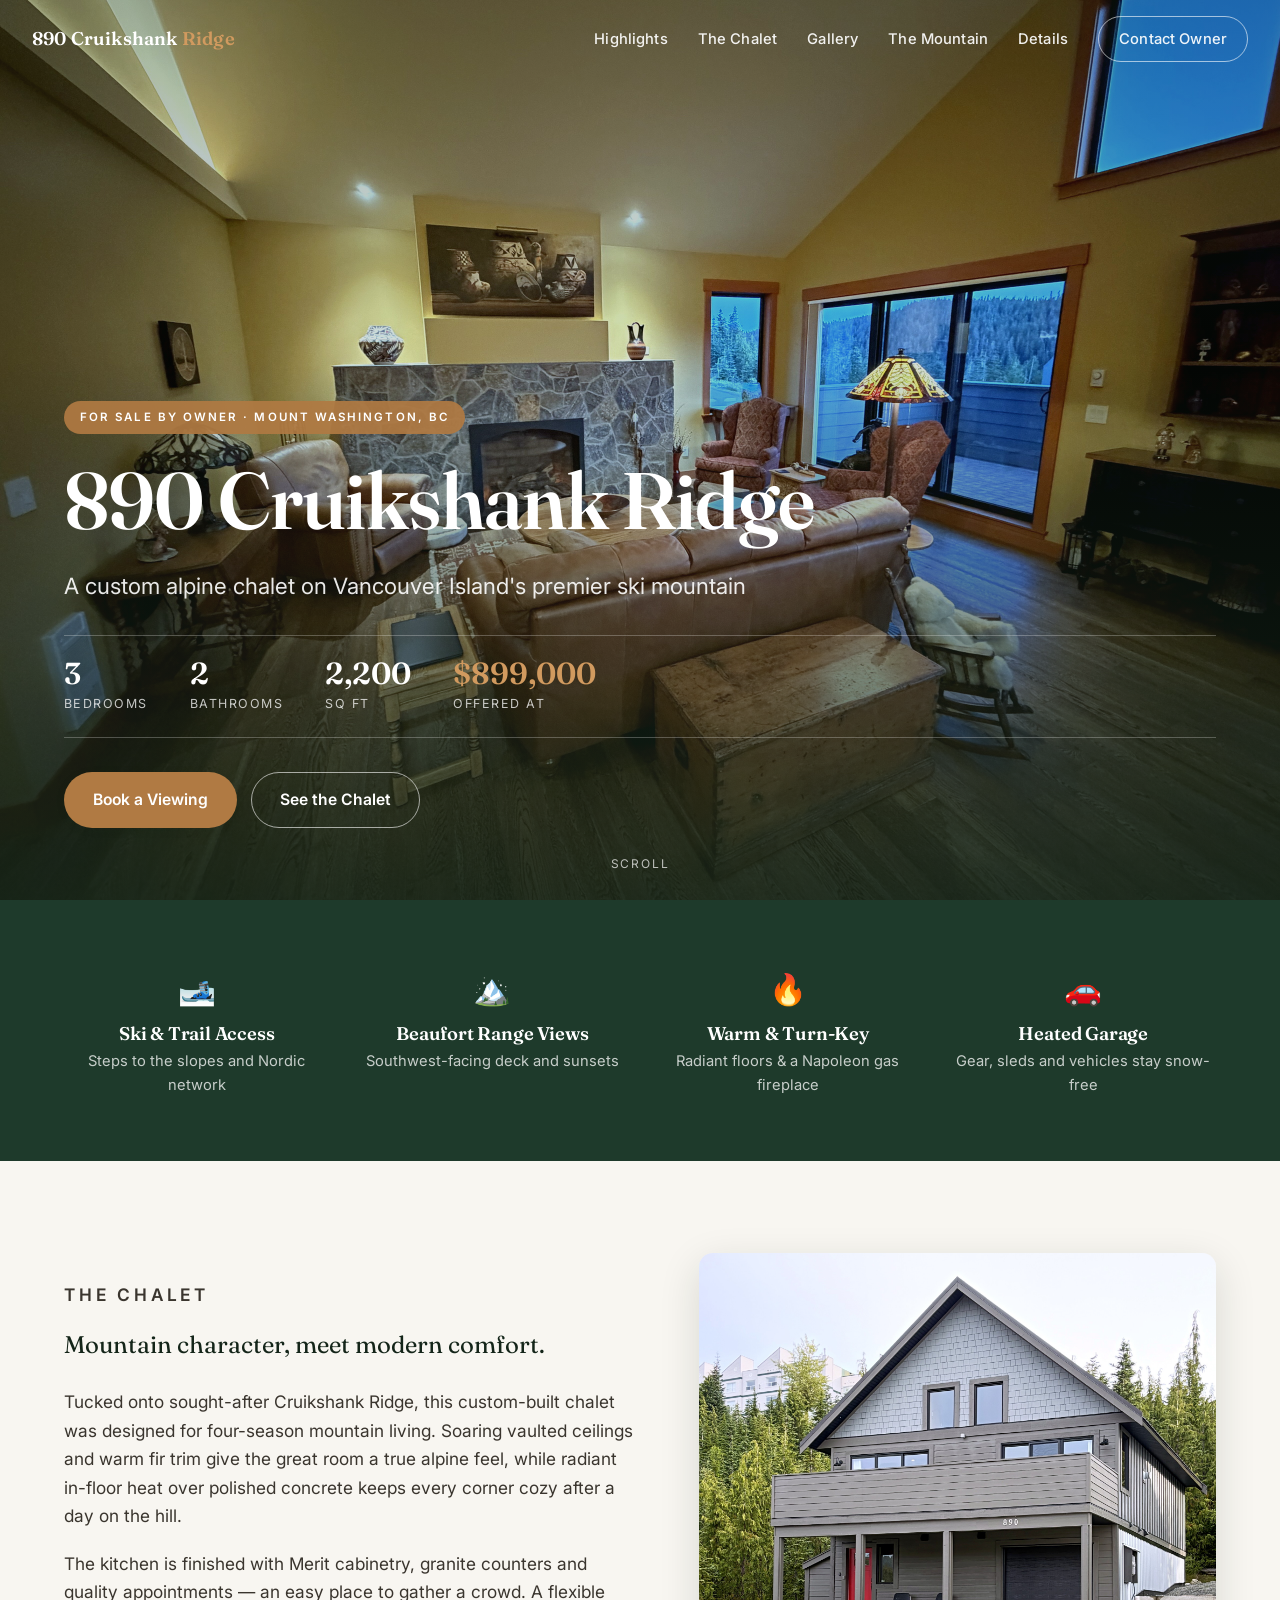
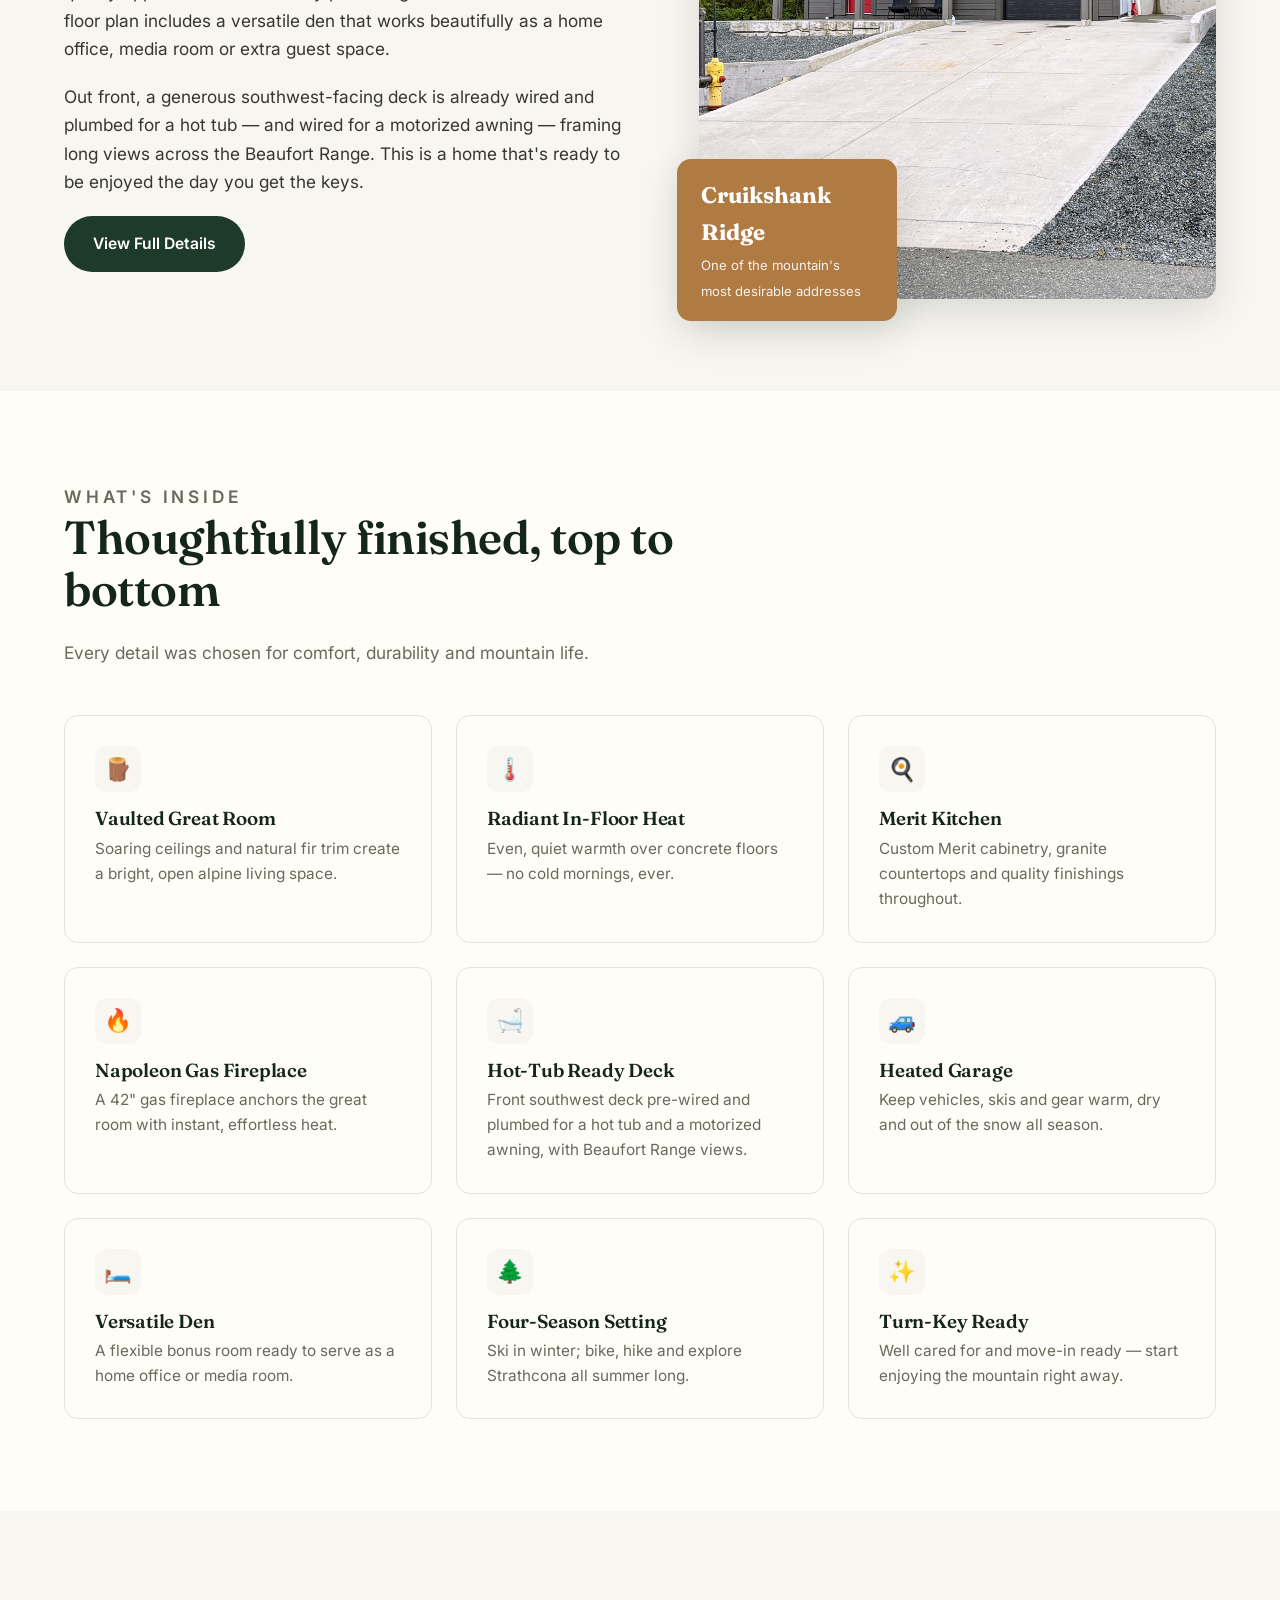
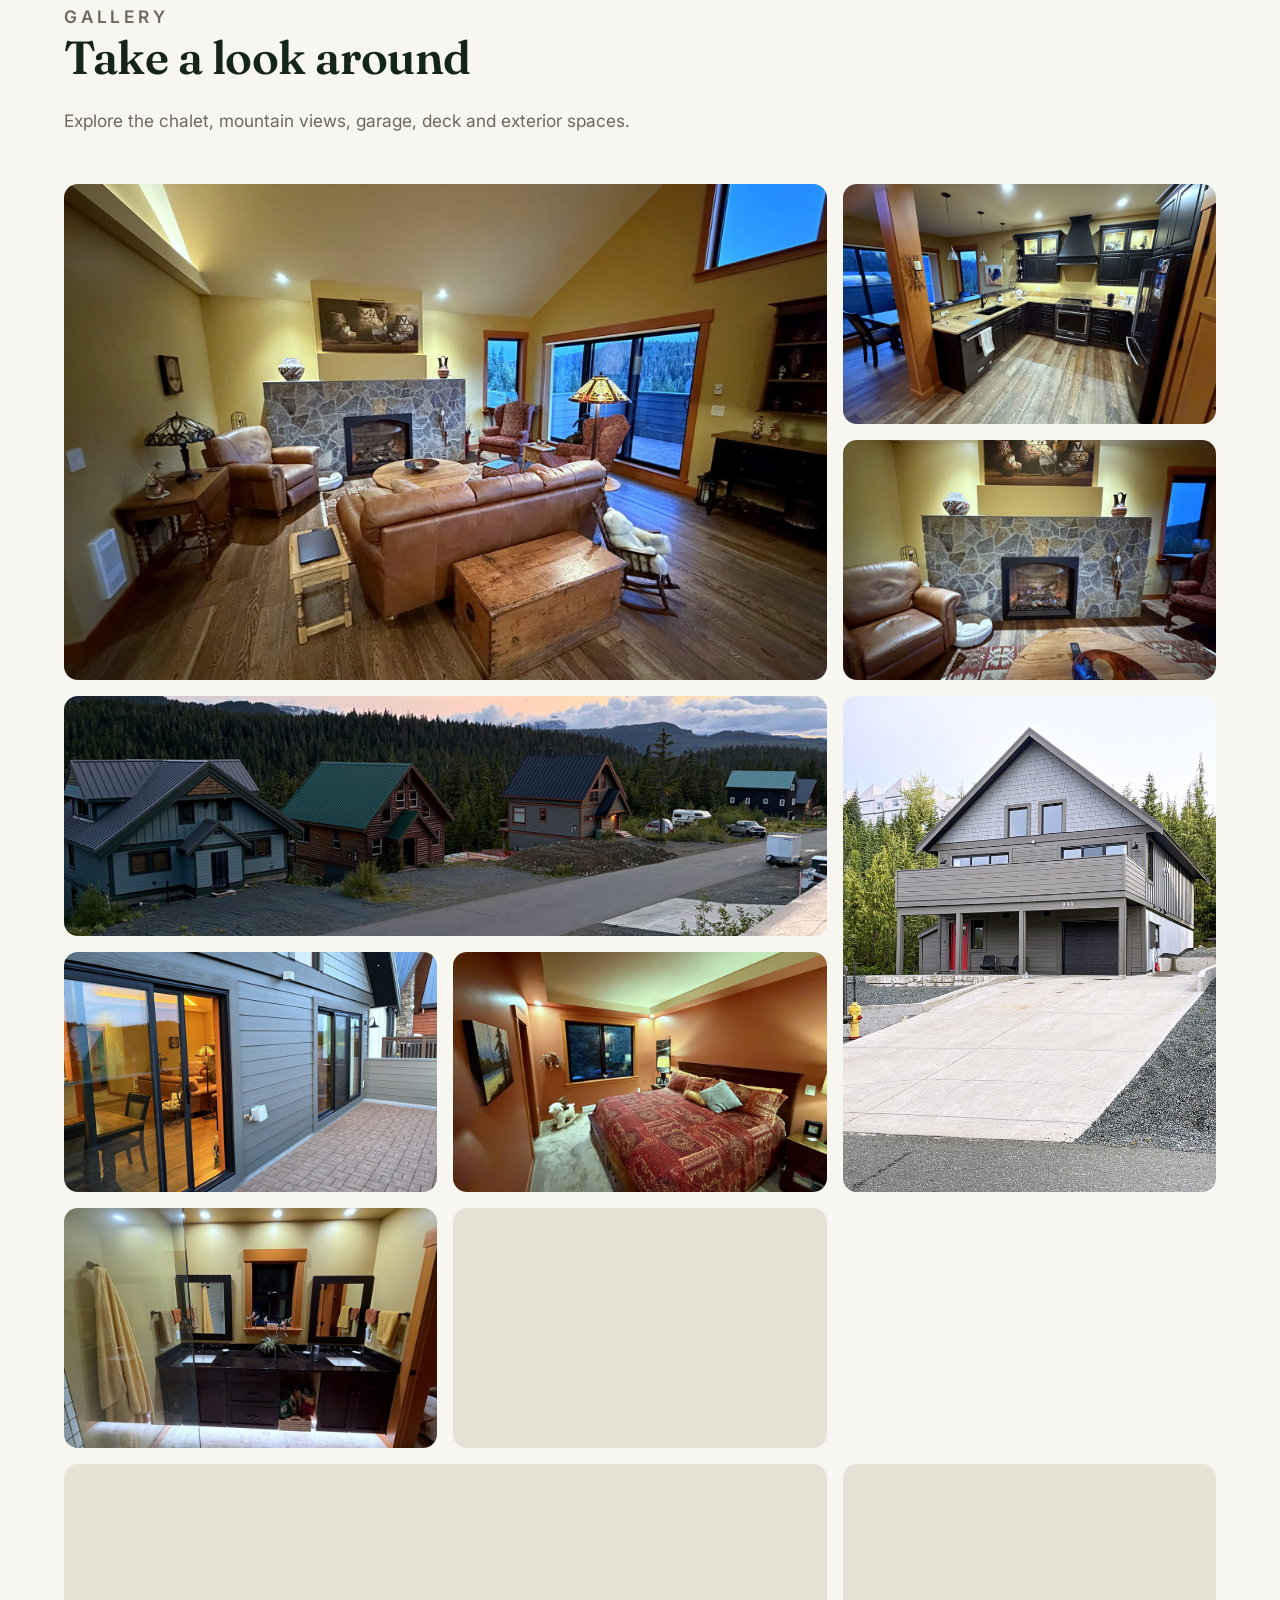
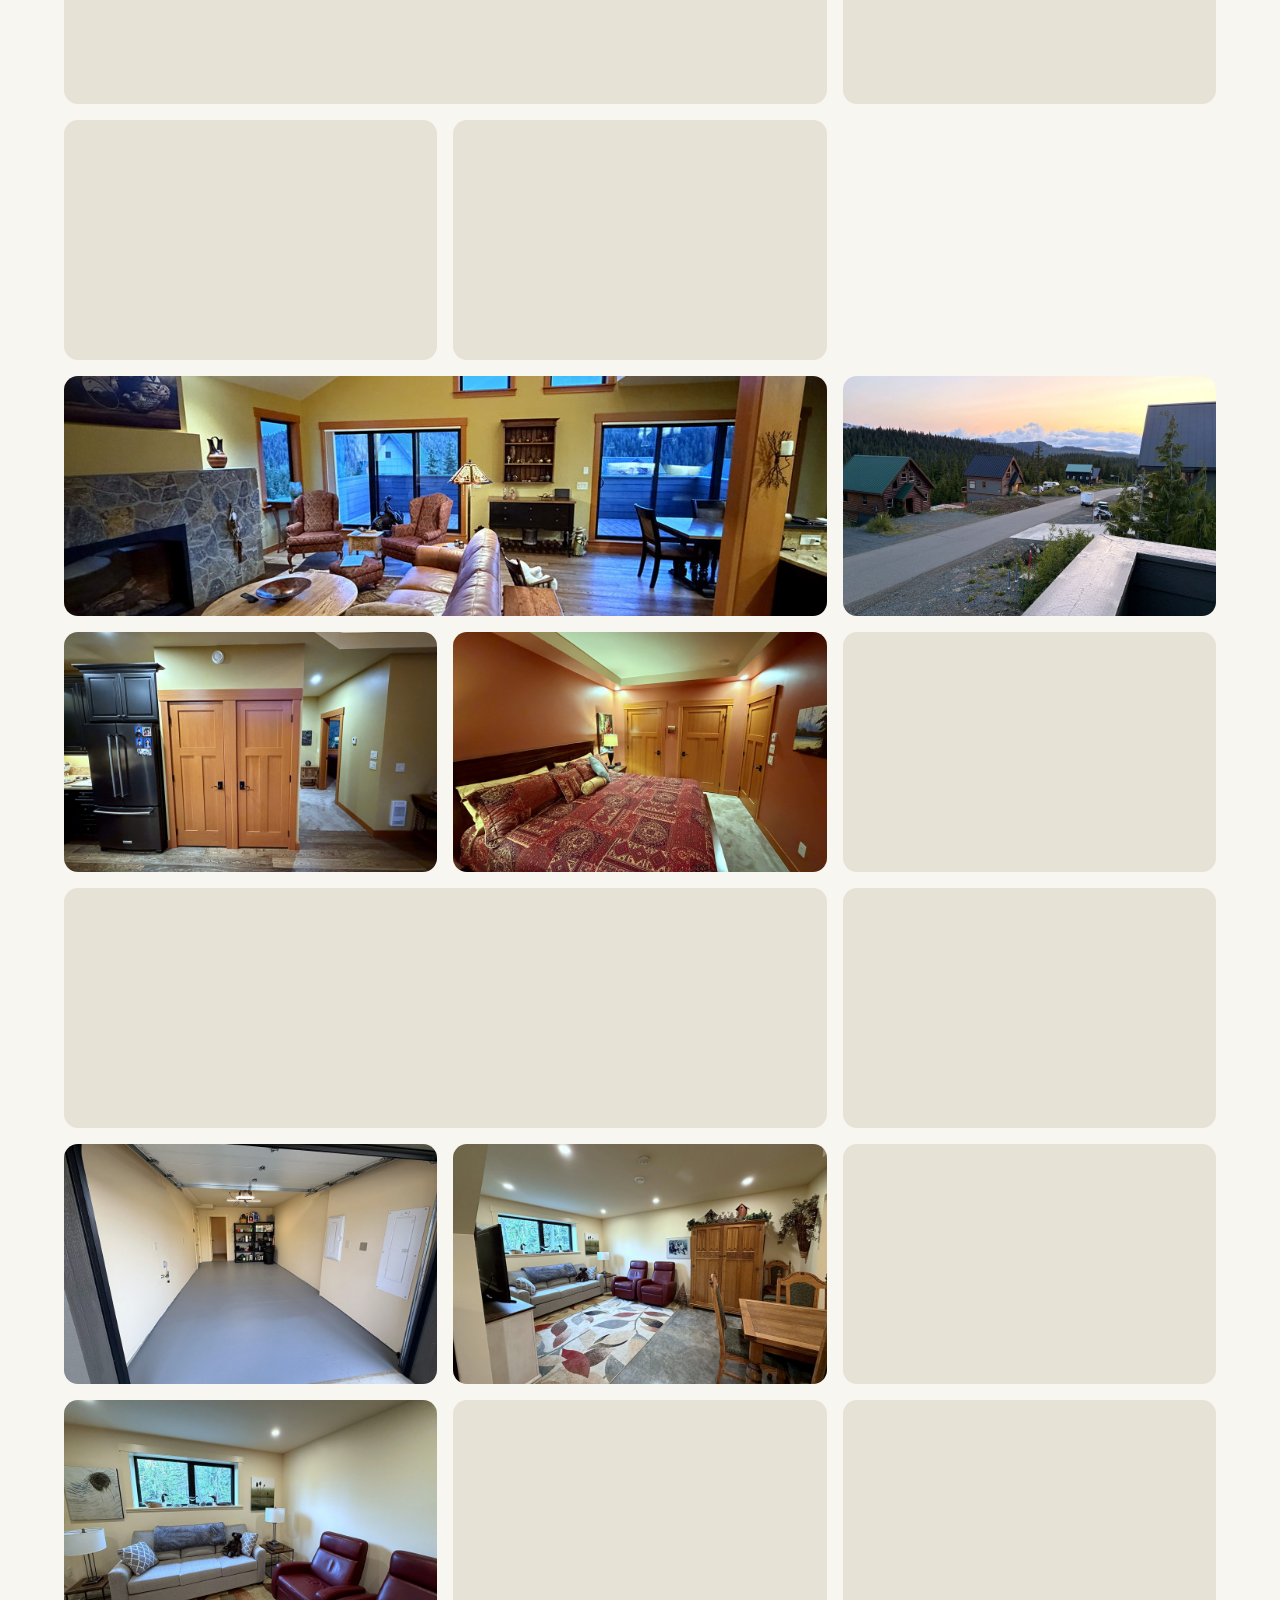
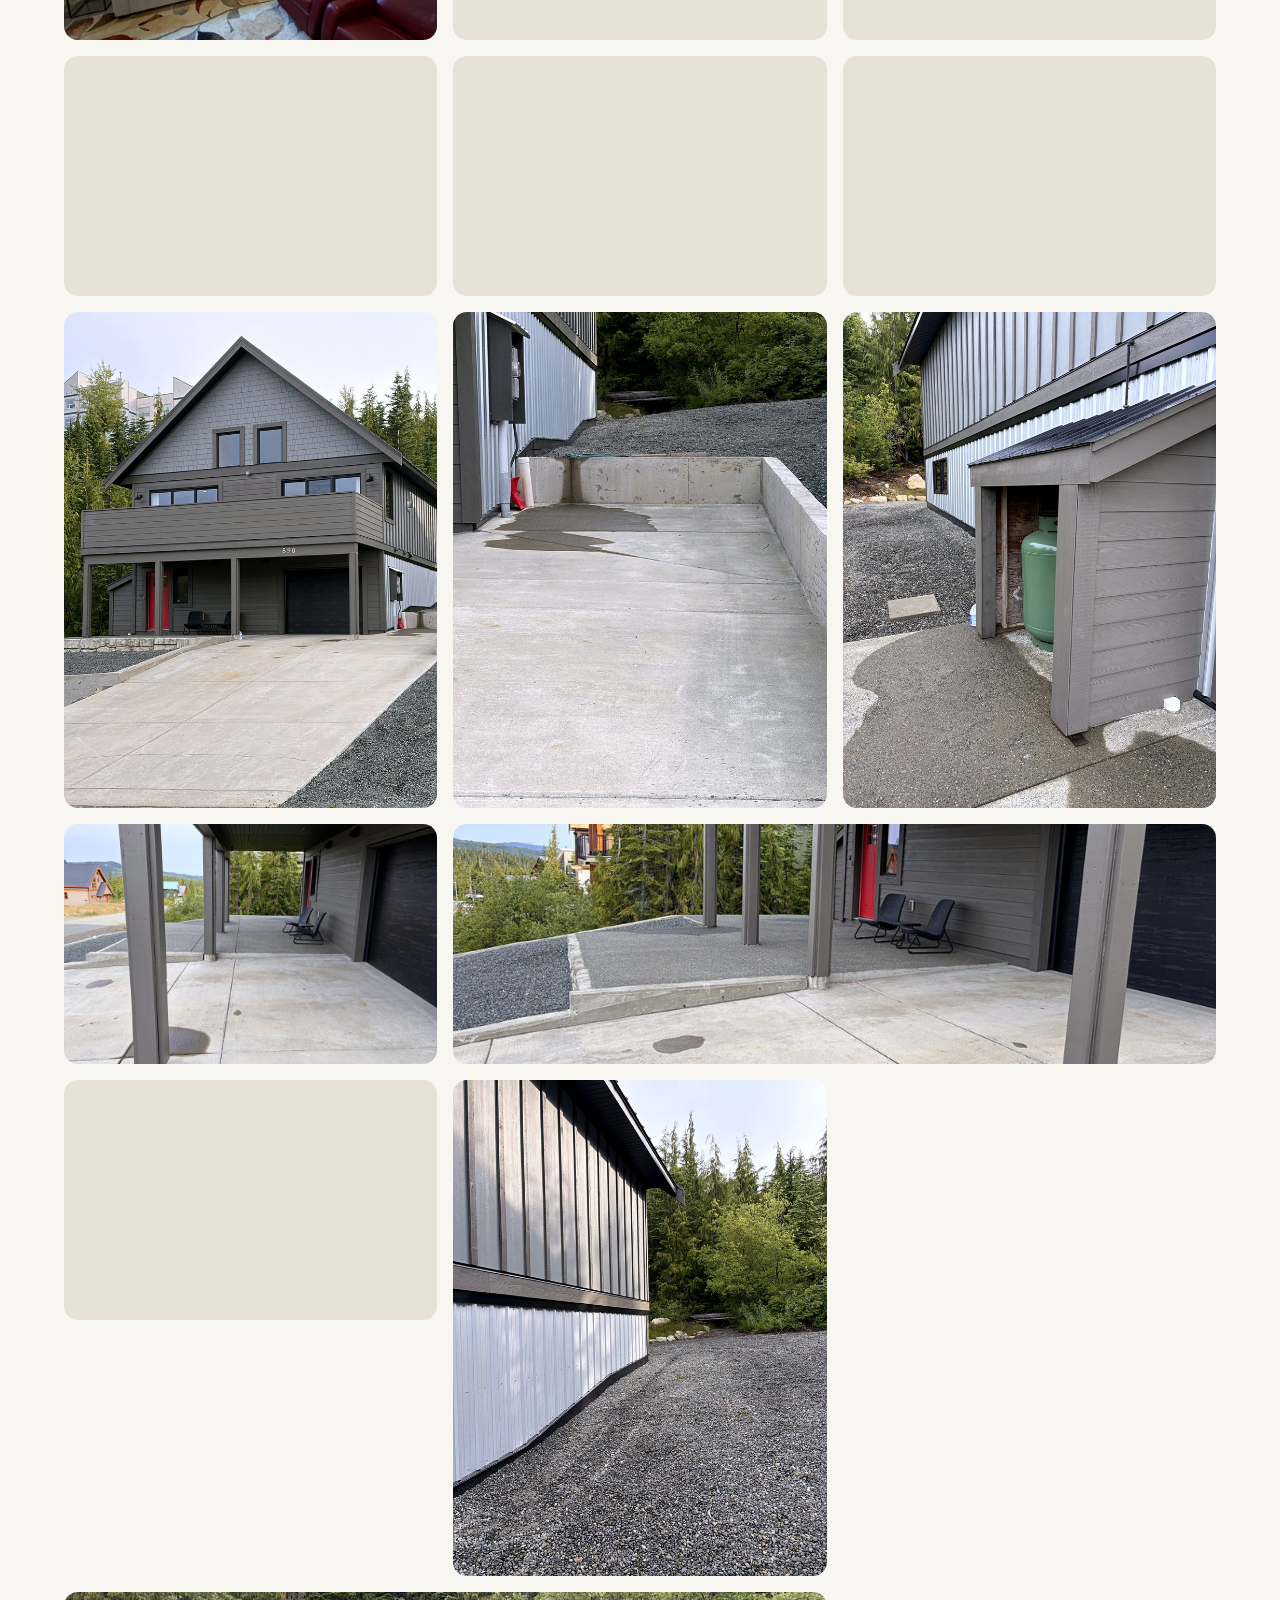
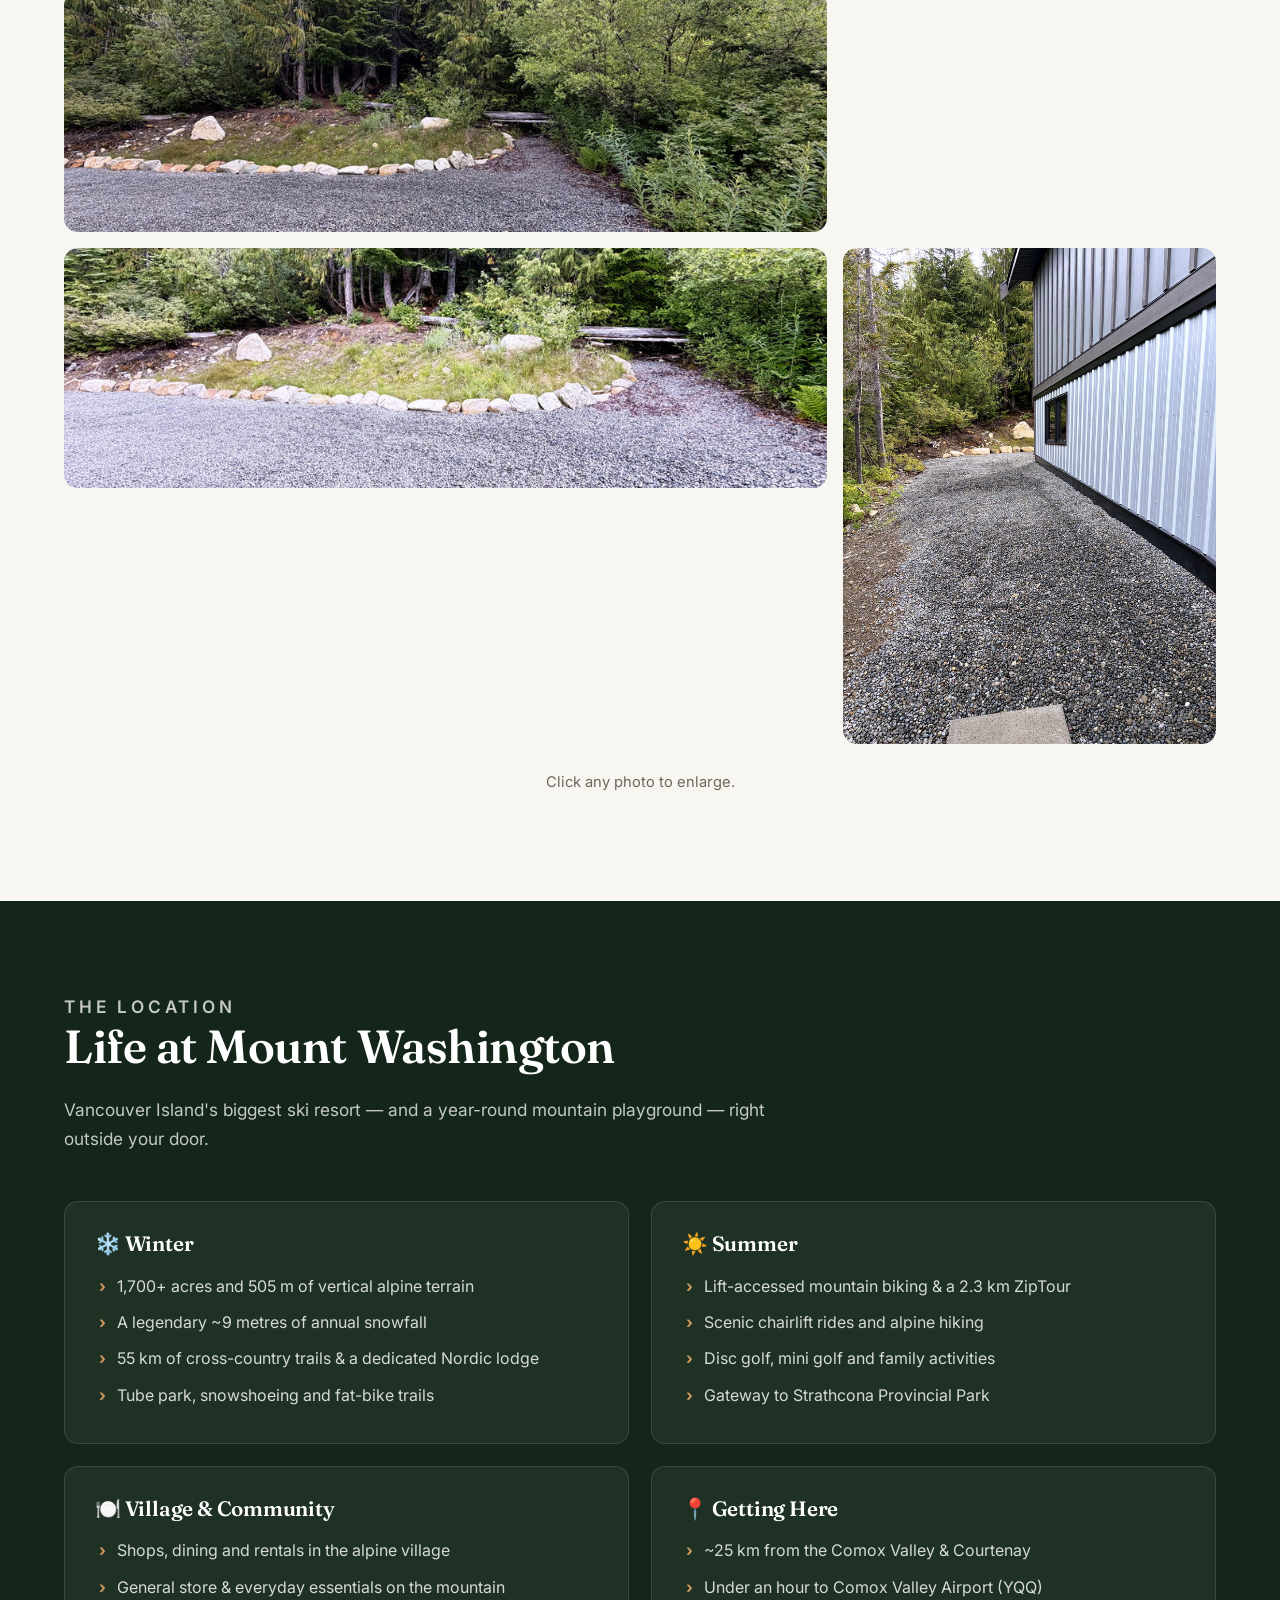
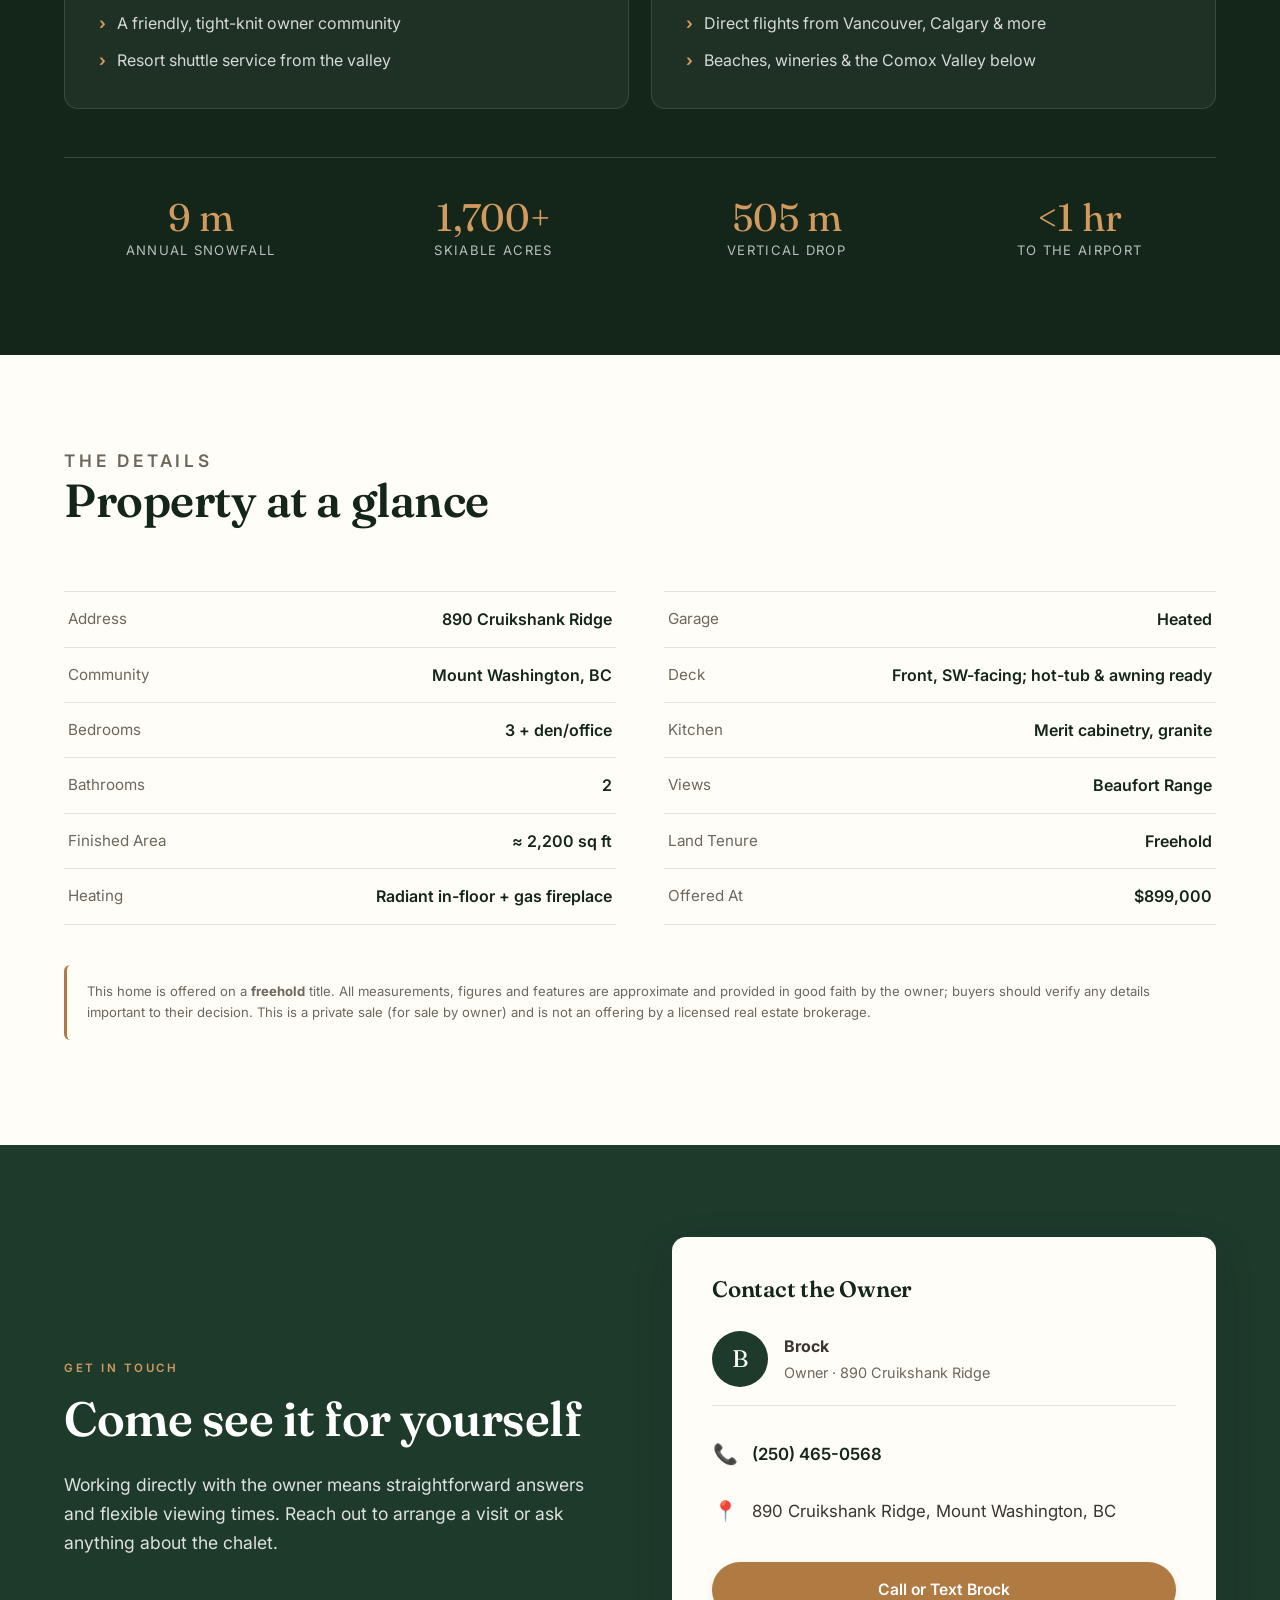
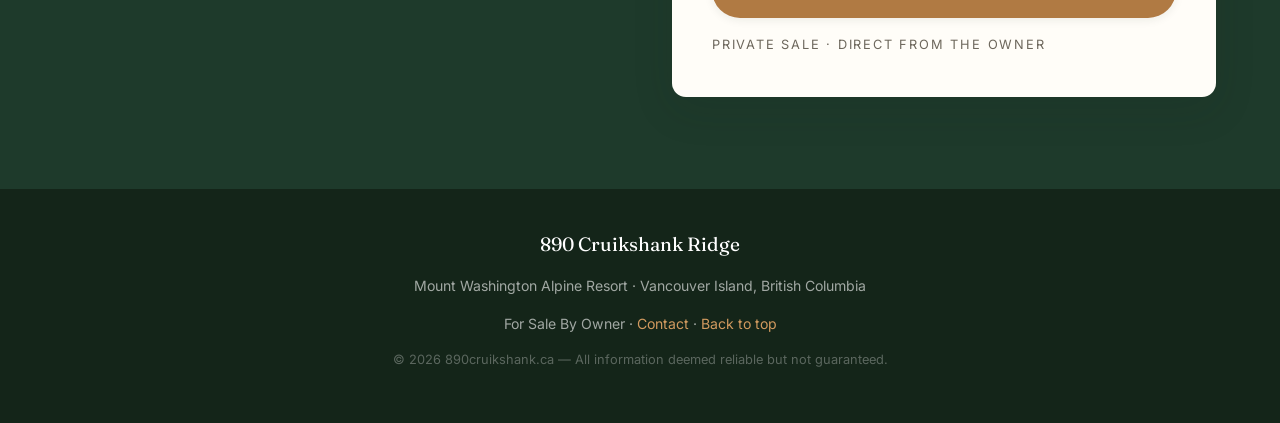
==== index.html @ c4fc0925 "fix: remove photo captions and alt text" ====
<!DOCTYPE html>
<html lang="en">
<head>
  <meta charset="UTF-8" />
  <meta name="viewport" content="width=device-width, initial-scale=1.0" />
  <title>890 Cruikshank Ridge — Ski-Access Chalet at Mount Washington | For Sale By Owner</title>
  <meta name="description" content="A custom 3-bedroom mountain chalet on sought-after Cruikshank Ridge at Mount Washington Alpine Resort, Vancouver Island. Vaulted ceilings, radiant floors, heated garage and southwest views of the Beaufort Range. Offered for sale by owner." />

  <!-- Open Graph / social sharing -->
  <meta property="og:type" content="website" />
  <meta property="og:title" content="890 Cruikshank Ridge — Mountain Chalet at Mount Washington" />
  <meta property="og:description" content="Custom 3-bedroom ski-access chalet on Cruikshank Ridge. Offered for sale by owner at Mount Washington Alpine Resort, BC." />
  <meta property="og:url" content="https://890cruikshank.ca/" />
  <meta property="og:image" content="https://890cruikshank.ca/images/img_5621-real-estate.jpg" />
  <meta name="theme-color" content="#1e3a2b" />

  <link rel="icon" href="images/favicon.svg" type="image/svg+xml" />
  <link rel="preconnect" href="https://fonts.googleapis.com" />
  <link rel="preconnect" href="https://fonts.gstatic.com" crossorigin />
  <link href="https://fonts.googleapis.com/css2?family=Fraunces:opsz,wght@9..144,500;9..144,600&family=Inter:wght@400;500;600&display=swap" rel="stylesheet" />
  <link rel="stylesheet" href="css/styles.css" />
</head>
<body>

  <!-- ================= NAV ================= -->
  <nav class="nav" id="nav">
    <div class="nav__brand">890 Cruikshank <span>Ridge</span></div>
    <button class="nav__toggle" id="navToggle" aria-label="Menu"><span></span><span></span><span></span></button>
    <div class="nav__links" id="navLinks">
      <a href="#highlights">Highlights</a>
      <a href="#story">The Chalet</a>
      <a href="#gallery">Gallery</a>
      <a href="#mountain">The Mountain</a>
      <a href="#details">Details</a>
      <a href="#contact" class="btn btn--ghost">Contact Owner</a>
    </div>
  </nav>

  <!-- ================= HERO ================= -->
  <header class="hero" id="top">
    <div class="hero__bg"></div>
    <div class="hero__inner">
      <span class="hero__badge">For Sale By Owner · Mount Washington, BC</span>
      <h1>890 Cruikshank Ridge</h1>
      <p class="hero__sub">A custom alpine chalet on Vancouver Island's premier ski mountain</p>

      <div class="hero__stats">
        <div class="hero__stat"><span class="num">3</span><span class="lbl">Bedrooms</span></div>
        <div class="hero__stat"><span class="num">2</span><span class="lbl">Bathrooms</span></div>
        <div class="hero__stat"><span class="num">2,200</span><span class="lbl">Sq Ft</span></div>
        <div class="hero__stat hero__price"><span class="num">$899,000</span><span class="lbl">Offered At</span></div>
      </div>

      <div class="hero__cta">
        <a href="#contact" class="btn btn--primary">Book a Viewing</a>
        <a href="#gallery" class="btn btn--ghost">See the Chalet</a>
      </div>
    </div>
    <div class="hero__scroll">Scroll</div>
  </header>

  <!-- ================= HIGHLIGHTS ================= -->
  <section class="highlights" id="highlights">
    <div class="wrap highlights__grid reveal">
      <div class="hl">
        <span class="hl__icon">🎿</span>
        <h3>Ski &amp; Trail Access</h3>
        <p>Steps to the slopes and Nordic network</p>
      </div>
      <div class="hl">
        <span class="hl__icon">🏔️</span>
        <h3>Beaufort Range Views</h3>
        <p>Southwest-facing deck and sunsets</p>
      </div>
      <div class="hl">
        <span class="hl__icon">🔥</span>
        <h3>Warm &amp; Turn-Key</h3>
        <p>Radiant floors &amp; a Napoleon gas fireplace</p>
      </div>
      <div class="hl">
        <span class="hl__icon">🚗</span>
        <h3>Heated Garage</h3>
        <p>Gear, sleds and vehicles stay snow-free</p>
      </div>
    </div>
  </section>

  <!-- ================= STORY ================= -->
  <section class="section" id="story">
    <div class="wrap story__grid">
      <div class="story__body reveal">
        <p class="eyebrow">The Chalet</p>
        <p class="lead">Mountain character, meet modern comfort.</p>
        <p>Tucked onto sought-after Cruikshank Ridge, this custom-built chalet was designed for four-season mountain living. Soaring vaulted ceilings and warm fir trim give the great room a true alpine feel, while radiant in-floor heat over polished concrete keeps every corner cozy after a day on the hill.</p>
        <p>The kitchen is finished with Merit cabinetry, granite counters and quality appointments — an easy place to gather a crowd. A flexible floor plan includes a versatile den that works beautifully as a home office, media room or extra guest space.</p>
        <p>Out front, a generous southwest-facing deck is already wired and plumbed for a hot tub — and wired for a motorized awning — framing long views across the Beaufort Range. This is a home that's ready to be enjoyed the day you get the keys.</p>
        <a href="#details" class="btn btn--dark">View Full Details</a>
      </div>
      <div class="story__media reveal">
        <img src="images/img_5655-real-estate.jpg" alt="" width="1920" height="2560" />
        <div class="story__tag">
          <strong>Cruikshank Ridge</strong>
          <span>One of the mountain's most desirable addresses</span>
        </div>
      </div>
    </div>
  </section>

  <!-- ================= FEATURES ================= -->
  <section class="section section--tint" id="features">
    <div class="wrap">
      <div class="section-head reveal">
        <p class="eyebrow">What's Inside</p>
        <h2>Thoughtfully finished, top to bottom</h2>
        <p>Every detail was chosen for comfort, durability and mountain life.</p>
      </div>
      <div class="features__grid">
        <div class="feature reveal"><div class="feature__icon">🪵</div><h3>Vaulted Great Room</h3><p>Soaring ceilings and natural fir trim create a bright, open alpine living space.</p></div>
        <div class="feature reveal"><div class="feature__icon">🌡️</div><h3>Radiant In-Floor Heat</h3><p>Even, quiet warmth over concrete floors — no cold mornings, ever.</p></div>
        <div class="feature reveal"><div class="feature__icon">🍳</div><h3>Merit Kitchen</h3><p>Custom Merit cabinetry, granite countertops and quality finishings throughout.</p></div>
        <div class="feature reveal"><div class="feature__icon">🔥</div><h3>Napoleon Gas Fireplace</h3><p>A 42" gas fireplace anchors the great room with instant, effortless heat.</p></div>
        <div class="feature reveal"><div class="feature__icon">🛁</div><h3>Hot-Tub Ready Deck</h3><p>Front southwest deck pre-wired and plumbed for a hot tub and a motorized awning, with Beaufort Range views.</p></div>
        <div class="feature reveal"><div class="feature__icon">🚙</div><h3>Heated Garage</h3><p>Keep vehicles, skis and gear warm, dry and out of the snow all season.</p></div>
        <div class="feature reveal"><div class="feature__icon">🛏️</div><h3>Versatile Den</h3><p>A flexible bonus room ready to serve as a home office or media room.</p></div>
        <div class="feature reveal"><div class="feature__icon">🌲</div><h3>Four-Season Setting</h3><p>Ski in winter; bike, hike and explore Strathcona all summer long.</p></div>
        <div class="feature reveal"><div class="feature__icon">✨</div><h3>Turn-Key Ready</h3><p>Well cared for and move-in ready — start enjoying the mountain right away.</p></div>
      </div>
    </div>
  </section>

  <!-- ================= GALLERY ================= -->
  <section class="section" id="gallery">
    <div class="wrap">
      <div class="section-head reveal">
        <p class="eyebrow">Gallery</p>
        <h2>Take a look around</h2>
        <p>Explore the chalet, mountain views, garage, deck and exterior spaces.</p>
      </div>
      <div class="gallery__grid" id="gallery-grid">
        <div class="gitem gitem--wide gitem--tall reveal"><img src="images/thumbs/img_5621-real-estate-thumb.jpg" data-full="images/img_5621-real-estate.jpg" alt="" width="960" height="720" /></div>
        <div class="gitem reveal"><img src="images/thumbs/img_5625-real-estate-thumb.jpg" data-full="images/img_5625-real-estate.jpg" alt="" width="960" height="720" loading="lazy" decoding="async" /></div>
        <div class="gitem reveal"><img src="images/thumbs/img_5641-real-estate-thumb.jpg" data-full="images/img_5641-real-estate.jpg" alt="" width="960" height="720" loading="lazy" decoding="async" /></div>
        <div class="gitem gitem--wide reveal"><img src="images/thumbs/img_5630-real-estate-thumb.jpg" data-full="images/img_5630-real-estate.jpg" alt="" width="960" height="720" loading="lazy" decoding="async" /></div>
        <div class="gitem gitem--tall reveal"><img src="images/thumbs/img_5655-real-estate-thumb.jpg" data-full="images/img_5655-real-estate.jpg" alt="" width="720" height="960" loading="lazy" decoding="async" /></div>
        <div class="gitem reveal"><img src="images/thumbs/img_5632-real-estate-thumb.jpg" data-full="images/img_5632-real-estate.jpg" alt="" width="960" height="720" loading="lazy" decoding="async" /></div>
        <div class="gitem reveal"><img src="images/thumbs/img_5635-real-estate-thumb.jpg" data-full="images/img_5635-real-estate.jpg" alt="" width="960" height="720" loading="lazy" decoding="async" /></div>
        <div class="gitem reveal"><img src="images/thumbs/img_5638-real-estate-thumb.jpg" data-full="images/img_5638-real-estate.jpg" alt="" width="960" height="720" loading="lazy" decoding="async" /></div>
        <div class="gitem reveal"><img src="images/thumbs/img_5622-real-estate-thumb.jpg" data-full="images/img_5622-real-estate.jpg" alt="" width="960" height="720" loading="lazy" decoding="async" /></div>
        <div class="gitem gitem--wide reveal"><img src="images/thumbs/img_5623-real-estate-thumb.jpg" data-full="images/img_5623-real-estate.jpg" alt="" width="960" height="720" loading="lazy" decoding="async" /></div>
        <div class="gitem reveal"><img src="images/thumbs/img_5624-real-estate-thumb.jpg" data-full="images/img_5624-real-estate.jpg" alt="" width="960" height="720" loading="lazy" decoding="async" /></div>
        <div class="gitem reveal"><img src="images/thumbs/img_5626-real-estate-thumb.jpg" data-full="images/img_5626-real-estate.jpg" alt="" width="960" height="720" loading="lazy" decoding="async" /></div>
        <div class="gitem reveal"><img src="images/thumbs/img_5627-real-estate-thumb.jpg" data-full="images/img_5627-real-estate.jpg" alt="" width="960" height="720" loading="lazy" decoding="async" /></div>
        <div class="gitem gitem--wide reveal"><img src="images/thumbs/img_5628-real-estate-thumb.jpg" data-full="images/img_5628-real-estate.jpg" alt="" width="960" height="720" loading="lazy" decoding="async" /></div>
        <div class="gitem reveal"><img src="images/thumbs/img_5631-real-estate-thumb.jpg" data-full="images/img_5631-real-estate.jpg" alt="" width="960" height="720" loading="lazy" decoding="async" /></div>
        <div class="gitem reveal"><img src="images/thumbs/img_5634-real-estate-thumb.jpg" data-full="images/img_5634-real-estate.jpg" alt="" width="960" height="720" loading="lazy" decoding="async" /></div>
        <div class="gitem reveal"><img src="images/thumbs/img_5636-real-estate-thumb.jpg" data-full="images/img_5636-real-estate.jpg" alt="" width="960" height="720" loading="lazy" decoding="async" /></div>
        <div class="gitem reveal"><img src="images/thumbs/img_5637-real-estate-thumb.jpg" data-full="images/img_5637-real-estate.jpg" alt="" width="960" height="720" loading="lazy" decoding="async" /></div>
        <div class="gitem gitem--wide reveal"><img src="images/thumbs/img_5640-real-estate-thumb.jpg" data-full="images/img_5640-real-estate.jpg" alt="" width="960" height="720" loading="lazy" decoding="async" /></div>
        <div class="gitem reveal"><img src="images/thumbs/img_5643-real-estate-thumb.jpg" data-full="images/img_5643-real-estate.jpg" alt="" width="960" height="720" loading="lazy" decoding="async" /></div>
        <div class="gitem reveal"><img src="images/thumbs/img_5644-real-estate-thumb.jpg" data-full="images/img_5644-real-estate.jpg" alt="" width="960" height="720" loading="lazy" decoding="async" /></div>
        <div class="gitem reveal"><img src="images/thumbs/img_5645-real-estate-thumb.jpg" data-full="images/img_5645-real-estate.jpg" alt="" width="960" height="720" loading="lazy" decoding="async" /></div>
        <div class="gitem reveal"><img src="images/thumbs/img_5646-real-estate-thumb.jpg" data-full="images/img_5646-real-estate.jpg" alt="" width="960" height="720" loading="lazy" decoding="async" /></div>
        <div class="gitem reveal"><img src="images/thumbs/img_5648-real-estate-thumb.jpg" data-full="images/img_5648-real-estate.jpg" alt="" width="960" height="720" loading="lazy" decoding="async" /></div>
        <div class="gitem reveal"><img src="images/thumbs/img_5649-real-estate-thumb.jpg" data-full="images/img_5649-real-estate.jpg" alt="" width="960" height="720" loading="lazy" decoding="async" /></div>
        <div class="gitem reveal"><img src="images/thumbs/img_5650-real-estate-thumb.jpg" data-full="images/img_5650-real-estate.jpg" alt="" width="960" height="720" loading="lazy" decoding="async" /></div>
        <div class="gitem reveal"><img src="images/thumbs/img_5651-real-estate-thumb.jpg" data-full="images/img_5651-real-estate.jpg" alt="" width="960" height="720" loading="lazy" decoding="async" /></div>
        <div class="gitem reveal"><img src="images/thumbs/img_5652-real-estate-thumb.jpg" data-full="images/img_5652-real-estate.jpg" alt="" width="960" height="720" loading="lazy" decoding="async" /></div>
        <div class="gitem reveal"><img src="images/thumbs/img_5653-real-estate-thumb.jpg" data-full="images/img_5653-real-estate.jpg" alt="" width="960" height="720" loading="lazy" decoding="async" /></div>
        <div class="gitem gitem--tall reveal"><img src="images/thumbs/img_5656-real-estate-thumb.jpg" data-full="images/img_5656-real-estate.jpg" alt="" width="720" height="960" loading="lazy" decoding="async" /></div>
        <div class="gitem gitem--tall reveal"><img src="images/thumbs/img_5657-real-estate-thumb.jpg" data-full="images/img_5657-real-estate.jpg" alt="" width="720" height="960" loading="lazy" decoding="async" /></div>
        <div class="gitem gitem--tall reveal"><img src="images/thumbs/img_5658-real-estate-thumb.jpg" data-full="images/img_5658-real-estate.jpg" alt="" width="720" height="960" loading="lazy" decoding="async" /></div>
        <div class="gitem reveal"><img src="images/thumbs/img_5659-real-estate-thumb.jpg" data-full="images/img_5659-real-estate.jpg" alt="" width="960" height="720" loading="lazy" decoding="async" /></div>
        <div class="gitem gitem--wide reveal"><img src="images/thumbs/img_5660-real-estate-thumb.jpg" data-full="images/img_5660-real-estate.jpg" alt="" width="960" height="720" loading="lazy" decoding="async" /></div>
        <div class="gitem reveal"><img src="images/thumbs/img_5661-real-estate-thumb.jpg" data-full="images/img_5661-real-estate.jpg" alt="" width="960" height="720" loading="lazy" decoding="async" /></div>
        <div class="gitem gitem--tall reveal"><img src="images/thumbs/img_5662-real-estate-thumb.jpg" data-full="images/img_5662-real-estate.jpg" alt="" width="720" height="960" loading="lazy" decoding="async" /></div>
        <div class="gitem gitem--wide reveal"><img src="images/thumbs/img_5663-real-estate-thumb.jpg" data-full="images/img_5663-real-estate.jpg" alt="" width="960" height="720" loading="lazy" decoding="async" /></div>
        <div class="gitem gitem--wide reveal"><img src="images/thumbs/img_5664-real-estate-thumb.jpg" data-full="images/img_5664-real-estate.jpg" alt="" width="960" height="720" loading="lazy" decoding="async" /></div>
        <div class="gitem gitem--tall reveal"><img src="images/thumbs/img_5665-real-estate-thumb.jpg" data-full="images/img_5665-real-estate.jpg" alt="" width="720" height="960" loading="lazy" decoding="async" /></div>
      </div>
      <p class="gallery__note">Click any photo to enlarge.</p>
    </div>
  </section>

  <!-- ================= THE MOUNTAIN ================= -->
  <section class="section mountain" id="mountain">
    <div class="wrap">
      <div class="section-head reveal">
        <p class="eyebrow">The Location</p>
        <h2>Life at Mount Washington</h2>
        <p>Vancouver Island's biggest ski resort — and a year-round mountain playground — right outside your door.</p>
      </div>

      <div class="mtn__grid">
        <div class="mtn__card reveal">
          <h3>❄️ Winter</h3>
          <ul>
            <li>1,700+ acres and 505 m of vertical alpine terrain</li>
            <li>A legendary ~9 metres of annual snowfall</li>
            <li>55 km of cross-country trails &amp; a dedicated Nordic lodge</li>
            <li>Tube park, snowshoeing and fat-bike trails</li>
          </ul>
        </div>
        <div class="mtn__card reveal">
          <h3>☀️ Summer</h3>
          <ul>
            <li>Lift-accessed mountain biking &amp; a 2.3 km ZipTour</li>
            <li>Scenic chairlift rides and alpine hiking</li>
            <li>Disc golf, mini golf and family activities</li>
            <li>Gateway to Strathcona Provincial Park</li>
          </ul>
        </div>
        <div class="mtn__card reveal">
          <h3>🍽️ Village &amp; Community</h3>
          <ul>
            <li>Shops, dining and rentals in the alpine village</li>
            <li>General store &amp; everyday essentials on the mountain</li>
            <li>A friendly, tight-knit owner community</li>
            <li>Resort shuttle service from the valley</li>
          </ul>
        </div>
        <div class="mtn__card reveal">
          <h3>📍 Getting Here</h3>
          <ul>
            <li>~25 km from the Comox Valley &amp; Courtenay</li>
            <li>Under an hour to Comox Valley Airport (YQQ)</li>
            <li>Direct flights from Vancouver, Calgary &amp; more</li>
            <li>Beaches, wineries &amp; the Comox Valley below</li>
          </ul>
        </div>
      </div>

      <div class="mtn__stats reveal">
        <div class="mtn__stat"><span class="num">9 m</span><span class="lbl">Annual Snowfall</span></div>
        <div class="mtn__stat"><span class="num">1,700+</span><span class="lbl">Skiable Acres</span></div>
        <div class="mtn__stat"><span class="num">505 m</span><span class="lbl">Vertical Drop</span></div>
        <div class="mtn__stat"><span class="num">&lt;1 hr</span><span class="lbl">To the Airport</span></div>
      </div>
    </div>
  </section>

  <!-- ================= DETAILS ================= -->
  <section class="section section--tint" id="details">
    <div class="wrap">
      <div class="section-head reveal">
        <p class="eyebrow">The Details</p>
        <h2>Property at a glance</h2>
      </div>
      <div class="details__grid">
        <dl class="spec reveal">
          <div class="spec__row"><dt>Address</dt><dd>890 Cruikshank Ridge</dd></div>
          <div class="spec__row"><dt>Community</dt><dd>Mount Washington, BC</dd></div>
          <div class="spec__row"><dt>Bedrooms</dt><dd>3 + den/office</dd></div>
          <div class="spec__row"><dt>Bathrooms</dt><dd>2</dd></div>
          <div class="spec__row"><dt>Finished Area</dt><dd>≈ 2,200 sq ft</dd></div>
          <div class="spec__row"><dt>Heating</dt><dd>Radiant in-floor + gas fireplace</dd></div>
        </dl>
        <dl class="spec reveal">
          <div class="spec__row"><dt>Garage</dt><dd>Heated</dd></div>
          <div class="spec__row"><dt>Deck</dt><dd>Front, SW-facing; hot-tub &amp; awning ready</dd></div>
          <div class="spec__row"><dt>Kitchen</dt><dd>Merit cabinetry, granite</dd></div>
          <div class="spec__row"><dt>Views</dt><dd>Beaufort Range</dd></div>
          <div class="spec__row"><dt>Land Tenure</dt><dd>Freehold</dd></div>
          <div class="spec__row"><dt>Offered At</dt><dd>$899,000</dd></div>
        </dl>
      </div>
      <p class="disclaimer">
        This home is offered on a <strong>freehold</strong> title.
        All measurements, figures and features are approximate and provided in good faith by the owner; buyers should verify any details important to their decision. This is a private sale (for sale by owner) and is not an offering by a licensed real estate brokerage.
      </p>
    </div>
  </section>

  <!-- ================= CONTACT ================= -->
  <section class="section contact" id="contact">
    <div class="wrap contact__grid">
      <div class="reveal">
        <p class="eyebrow">Get In Touch</p>
        <h2>Come see it for yourself</h2>
        <p class="lead">Working directly with the owner means straightforward answers and flexible viewing times. Reach out to arrange a visit or ask anything about the chalet.</p>
      </div>
      <div class="contact__card reveal">
        <h3>Contact the Owner</h3>
        <div class="contact__person">
          <div class="contact__avatar">B</div>
          <div>
            <strong>Brock</strong><br />
            <span style="color:var(--muted); font-size:0.9rem;">Owner · 890 Cruikshank Ridge</span>
          </div>
        </div>
        <div class="contact__method"><span class="ic">📞</span><a href="tel:+12504650568">(250) 465-0568</a></div>
        <div class="contact__method"><span class="ic">📍</span><span>890 Cruikshank Ridge, Mount Washington, BC</span></div>
        <a href="tel:+12504650568" class="btn btn--primary">Call or Text Brock</a>
        <span class="contact__fsbo">Private Sale · Direct From the Owner</span>
      </div>
    </div>
  </section>

  <!-- ================= FOOTER ================= -->
  <footer class="footer">
    <div class="wrap">
      <div class="footer__brand">890 Cruikshank Ridge</div>
      <p>Mount Washington Alpine Resort · Vancouver Island, British Columbia</p>
      <p>For Sale By Owner · <a href="#contact">Contact</a> · <a href="#top">Back to top</a></p>
      <p style="margin-top:14px; opacity:0.5; font-size:0.8rem;">© <span id="year"></span> 890cruikshank.ca — All information deemed reliable but not guaranteed.</p>
    </div>
  </footer>

  <!-- ================= LIGHTBOX ================= -->
  <div class="lightbox" id="lightbox">
    <button class="lightbox__close" id="lbClose" aria-label="Close">&times;</button>
    <button class="lightbox__nav lightbox__nav--prev" id="lbPrev" aria-label="Previous">&#8249;</button>
    <img src="" alt="" id="lbImg" />
    <button class="lightbox__nav lightbox__nav--next" id="lbNext" aria-label="Next">&#8250;</button>
  </div>

  <script src="js/main.js"></script>
</body>
</html>
---- css/styles.css ----
/* ============================================================
   890 Cruikshank Ridge — For Sale By Owner
   Mount Washington, BC
   ============================================================ */

:root {
  --forest:        #1e3a2b;
  --forest-deep:   #142519;
  --forest-soft:   #2f5540;
  --moss:          #6f8f6a;
  --wood:          #b07a43;
  --wood-light:    #d19a5f;
  --snow:          #f8f6f1;
  --paper:         #fffdf8;
  --stone:         #e7e2d6;
  --charcoal:      #241f1a;
  --ink:           #3a352e;
  --muted:         #6d675c;

  --maxw: 1200px;
  --radius: 14px;
  --shadow-sm: 0 2px 10px rgba(20, 37, 25, 0.08);
  --shadow-md: 0 12px 40px rgba(20, 37, 25, 0.14);

  --serif: "Fraunces", Georgia, "Times New Roman", serif;
  --sans: "Inter", -apple-system, BlinkMacSystemFont, "Segoe UI", Roboto, sans-serif;
}

* { box-sizing: border-box; }

html { scroll-behavior: smooth; }

body {
  margin: 0;
  font-family: var(--sans);
  color: var(--ink);
  background: var(--snow);
  line-height: 1.65;
  -webkit-font-smoothing: antialiased;
}

img { max-width: 100%; height: auto; display: block; }

h1, h2, h3 {
  font-family: var(--serif);
  font-weight: 600;
  color: var(--forest-deep);
  line-height: 1.12;
  letter-spacing: -0.01em;
  margin: 0 0 0.5em;
}

a { color: var(--forest-soft); text-decoration: none; }
a:hover { color: var(--wood); }

.wrap { max-width: var(--maxw); margin: 0 auto; padding: 0 24px; }

.eyebrow {
  text-transform: uppercase;
  letter-spacing: 0.22em;
  font-size: 0.72rem;
  font-weight: 600;
  color: var(--wood);
  margin: 0 0 0.9rem;
}

.section { padding: 92px 0; }
.section--tint { background: var(--paper); }
.section-head { max-width: 720px; margin-bottom: 48px; }
.section-head h2 { font-size: clamp(1.9rem, 4vw, 2.9rem); }
.section-head p { font-size: 1.08rem; color: var(--muted); margin: 0; }

/* ---------- Buttons ---------- */
.btn {
  display: inline-flex;
  align-items: center;
  gap: 0.5em;
  padding: 14px 28px;
  border-radius: 999px;
  font-weight: 600;
  font-size: 0.98rem;
  cursor: pointer;
  border: 1.5px solid transparent;
  transition: transform 0.15s ease, box-shadow 0.2s ease, background 0.2s ease;
}
.btn--primary { background: var(--wood); color: #fff; box-shadow: var(--shadow-sm); }
.btn--primary:hover { background: var(--wood-light); color: #fff; transform: translateY(-2px); box-shadow: var(--shadow-md); }
.btn--ghost { border-color: rgba(255,255,255,0.6); color: #fff; }
.btn--ghost:hover { background: rgba(255,255,255,0.12); color: #fff; }
.btn--dark { background: var(--forest); color: #fff; }
.btn--dark:hover { background: var(--forest-soft); color: #fff; transform: translateY(-2px); }

/* ============================================================
   Navigation
   ============================================================ */
.nav {
  position: fixed;
  top: 0; left: 0; right: 0;
  z-index: 50;
  display: flex;
  align-items: center;
  justify-content: space-between;
  padding: 16px 32px;
  transition: background 0.3s ease, box-shadow 0.3s ease, padding 0.3s ease;
}
.nav.scrolled {
  background: rgba(248, 246, 241, 0.94);
  backdrop-filter: blur(10px);
  box-shadow: var(--shadow-sm);
  padding: 12px 32px;
}
.nav__brand {
  font-family: var(--serif);
  font-weight: 600;
  font-size: 1.15rem;
  color: #fff;
  letter-spacing: 0.01em;
}
.nav.scrolled .nav__brand { color: var(--forest-deep); }
.nav__brand span { color: var(--wood-light); }
.nav.scrolled .nav__brand span { color: var(--wood); }

.nav__links { display: flex; align-items: center; gap: 30px; }
.nav__links a {
  color: rgba(255,255,255,0.92);
  font-size: 0.92rem;
  font-weight: 500;
  letter-spacing: 0.01em;
}
.nav.scrolled .nav__links a { color: var(--ink); }
.nav__links a:hover { color: var(--wood-light); }
.nav.scrolled .nav__links a:hover { color: var(--wood); }
.nav__links .btn { padding: 10px 20px; }
.nav.scrolled .nav__links .btn--ghost { border-color: var(--forest); color: var(--forest); }
.nav.scrolled .nav__links .btn--ghost:hover { background: var(--forest); color: #fff; }

.nav__toggle { display: none; background: none; border: 0; cursor: pointer; padding: 8px; }
.nav__toggle span { display: block; width: 24px; height: 2px; background: #fff; margin: 5px 0; transition: 0.3s; }
.nav.scrolled .nav__toggle span { background: var(--forest-deep); }

/* ============================================================
   Hero
   ============================================================ */
.hero {
  position: relative;
  min-height: 100vh;
  display: flex;
  align-items: flex-end;
  color: #fff;
  overflow: hidden;
}
.hero__bg {
  position: absolute; inset: 0;
  background: var(--forest-deep) center/cover no-repeat;
  background-image:
    linear-gradient(180deg, rgba(20,37,25,0.35) 0%, rgba(20,37,25,0.15) 40%, rgba(20,37,25,0.85) 100%),
    url("../images/img_5621-real-estate.jpg");
}
.hero__inner {
  position: relative;
  z-index: 2;
  width: 100%;
  max-width: var(--maxw);
  margin: 0 auto;
  padding: 0 24px 72px;
}
.hero__badge {
  display: inline-block;
  background: rgba(176, 122, 67, 0.92);
  color: #fff;
  font-size: 0.72rem;
  letter-spacing: 0.18em;
  text-transform: uppercase;
  font-weight: 600;
  padding: 7px 16px;
  border-radius: 999px;
  margin-bottom: 22px;
}
.hero h1 {
  color: #fff;
  font-size: clamp(2.6rem, 6.5vw, 5rem);
  margin-bottom: 0.15em;
}
.hero__sub {
  font-size: clamp(1.05rem, 2.2vw, 1.4rem);
  color: rgba(255,255,255,0.9);
  font-weight: 400;
  margin-bottom: 30px;
}
.hero__stats {
  display: flex;
  flex-wrap: wrap;
  gap: 14px 42px;
  align-items: center;
  margin-bottom: 34px;
  padding: 22px 0;
  border-top: 1px solid rgba(255,255,255,0.25);
  border-bottom: 1px solid rgba(255,255,255,0.25);
}
.hero__stat .num {
  font-family: var(--serif);
  font-size: 1.9rem;
  font-weight: 600;
  color: #fff;
  display: block;
  line-height: 1;
}
.hero__stat .lbl {
  font-size: 0.78rem;
  text-transform: uppercase;
  letter-spacing: 0.12em;
  color: rgba(255,255,255,0.75);
}
.hero__price .num { color: var(--wood-light); }
.hero__cta { display: flex; flex-wrap: wrap; gap: 14px; }
.hero__scroll {
  position: absolute;
  bottom: 26px; left: 50%;
  transform: translateX(-50%);
  z-index: 2;
  color: rgba(255,255,255,0.7);
  font-size: 0.75rem;
  letter-spacing: 0.15em;
  text-transform: uppercase;
  animation: bob 2.4s ease-in-out infinite;
}
@keyframes bob { 0%,100%{transform:translate(-50%,0);} 50%{transform:translate(-50%,8px);} }

/* ============================================================
   Highlights
   ============================================================ */
.highlights { background: var(--forest); color: #fff; padding: 64px 0; }
.highlights__grid {
  display: grid;
  grid-template-columns: repeat(4, 1fr);
  gap: 30px;
}
.hl { text-align: center; }
.hl__icon { font-size: 1.9rem; margin-bottom: 10px; display: block; }
.hl h3 { color: #fff; font-size: 1.15rem; margin-bottom: 4px; }
.hl p { color: rgba(255,255,255,0.75); font-size: 0.92rem; margin: 0; }

/* ============================================================
   Story / About
   ============================================================ */
.story__grid {
  display: grid;
  grid-template-columns: 1.05fr 0.95fr;
  gap: 64px;
  align-items: center;
}
.story__body p { font-size: 1.08rem; color: var(--ink); margin: 0 0 1.1em; }
.story__body p.lead {
  font-family: var(--serif);
  font-size: 1.5rem;
  line-height: 1.4;
  color: var(--forest-deep);
}
.story__media { position: relative; }
.story__media img {
  width: 100%;
  aspect-ratio: 4 / 5;
  object-fit: cover;
  object-position: center;
  border-radius: var(--radius);
  box-shadow: var(--shadow-md);
}
.story__tag {
  position: absolute;
  bottom: -22px; left: -22px;
  background: var(--wood);
  color: #fff;
  padding: 18px 24px;
  border-radius: var(--radius);
  box-shadow: var(--shadow-md);
  max-width: 220px;
}
.story__tag strong { font-family: var(--serif); font-size: 1.4rem; display: block; }
.story__tag span { font-size: 0.82rem; opacity: 0.9; }

/* ============================================================
   Features grid
   ============================================================ */
.features__grid {
  display: grid;
  grid-template-columns: repeat(3, 1fr);
  gap: 24px;
}
.feature {
  background: var(--paper);
  border: 1px solid var(--stone);
  border-radius: var(--radius);
  padding: 30px;
  transition: transform 0.2s ease, box-shadow 0.2s ease, border-color 0.2s ease;
}
.feature:hover { transform: translateY(-4px); box-shadow: var(--shadow-md); border-color: var(--wood-light); }
.feature__icon {
  width: 46px; height: 46px;
  display: grid; place-items: center;
  background: var(--snow);
  border-radius: 12px;
  font-size: 1.4rem;
  margin-bottom: 16px;
}
.feature h3 { font-size: 1.18rem; margin-bottom: 6px; }
.feature p { margin: 0; color: var(--muted); font-size: 0.96rem; }

/* ============================================================
   Gallery
   ============================================================ */
.gallery__grid {
  display: grid;
  grid-template-columns: repeat(3, 1fr);
  grid-auto-rows: 240px;
  gap: 16px;
}
.gitem {
  position: relative;
  overflow: hidden;
  border-radius: var(--radius);
  cursor: pointer;
  background: var(--stone);
}
.gitem img { width: 100%; height: 100%; object-fit: cover; transition: transform 0.5s ease; }
.gitem:hover img { transform: scale(1.06); }
.gitem--wide { grid-column: span 2; }
.gitem--tall { grid-row: span 2; }
.gallery__note {
  text-align: center;
  margin-top: 26px;
  color: var(--muted);
  font-size: 0.92rem;
}

/* Lightbox */
.lightbox {
  position: fixed; inset: 0; z-index: 100;
  background: rgba(15, 25, 18, 0.94);
  display: none;
  align-items: center;
  justify-content: center;
  padding: 32px;
}
.lightbox.open { display: flex; }
.lightbox img { max-width: 92vw; max-height: 86vh; border-radius: 8px; box-shadow: var(--shadow-md); }
.lightbox__close {
  position: absolute; top: 24px; right: 30px;
  background: none; border: 0; color: #fff; font-size: 2.4rem;
  cursor: pointer; line-height: 1;
}
.lightbox__nav {
  position: absolute; top: 50%; transform: translateY(-50%);
  background: rgba(255,255,255,0.12); border: 0; color: #fff;
  font-size: 2rem; width: 54px; height: 54px; border-radius: 50%;
  cursor: pointer; transition: background 0.2s;
}
.lightbox__nav:hover { background: rgba(255,255,255,0.25); }
.lightbox__nav--prev { left: 24px; }
.lightbox__nav--next { right: 24px; }

/* ============================================================
   The Mountain / Location
   ============================================================ */
.mountain { background: var(--forest-deep); color: #fff; position: relative; overflow: hidden; }
.mountain .section-head h2 { color: #fff; }
.mountain .section-head p { color: rgba(255,255,255,0.75); }
.mountain .eyebrow { color: var(--wood-light); }
.mtn__grid {
  display: grid;
  grid-template-columns: repeat(2, 1fr);
  gap: 22px;
  margin-bottom: 48px;
}
.mtn__card {
  background: rgba(255,255,255,0.05);
  border: 1px solid rgba(255,255,255,0.12);
  border-radius: var(--radius);
  padding: 30px;
}
.mtn__card h3 { color: #fff; font-size: 1.3rem; display: flex; align-items: center; gap: 10px; }
.mtn__card ul { margin: 12px 0 0; padding-left: 0; list-style: none; }
.mtn__card li { color: rgba(255,255,255,0.82); padding: 5px 0 5px 22px; position: relative; }
.mtn__card li::before { content: "›"; position: absolute; left: 4px; color: var(--wood-light); font-weight: 700; }
.mtn__stats {
  display: grid;
  grid-template-columns: repeat(4, 1fr);
  gap: 20px;
  text-align: center;
  padding-top: 40px;
  border-top: 1px solid rgba(255,255,255,0.15);
}
.mtn__stat .num { font-family: var(--serif); font-size: 2.4rem; color: var(--wood-light); display: block; line-height: 1; }
.mtn__stat .lbl { font-size: 0.82rem; color: rgba(255,255,255,0.7); text-transform: uppercase; letter-spacing: 0.1em; }

/* ============================================================
   Details / spec table
   ============================================================ */
.details__grid { display: grid; grid-template-columns: 1fr 1fr; gap: 48px; }
.spec { border-top: 1px solid var(--stone); }
.spec__row {
  display: flex;
  justify-content: space-between;
  gap: 20px;
  padding: 14px 4px;
  border-bottom: 1px solid var(--stone);
}
.spec__row dt { color: var(--muted); font-size: 0.95rem; }
.spec__row dd { margin: 0; font-weight: 600; color: var(--forest-deep); text-align: right; }
.disclaimer {
  font-size: 0.82rem;
  color: var(--muted);
  margin-top: 24px;
  padding: 16px 20px;
  background: var(--paper);
  border-left: 3px solid var(--wood);
  border-radius: 6px;
}

/* ============================================================
   Contact / CTA
   ============================================================ */
.contact { background: var(--forest); color: #fff; }
.contact__grid { display: grid; grid-template-columns: 1fr 1fr; gap: 64px; align-items: center; }
.contact .eyebrow { color: var(--wood-light); }
.contact h2 { color: #fff; font-size: clamp(2rem, 4vw, 3rem); }
.contact p.lead { color: rgba(255,255,255,0.85); font-size: 1.1rem; }
.contact__card {
  background: var(--paper);
  color: var(--ink);
  border-radius: var(--radius);
  padding: 40px;
  box-shadow: var(--shadow-md);
}
.contact__card h3 { font-size: 1.4rem; }
.contact__person {
  display: flex; align-items: center; gap: 16px;
  padding: 18px 0;
  border-bottom: 1px solid var(--stone);
  margin-bottom: 20px;
}
.contact__avatar {
  width: 56px; height: 56px; border-radius: 50%;
  background: var(--forest); color: #fff;
  display: grid; place-items: center;
  font-family: var(--serif); font-size: 1.5rem;
}
.contact__method {
  display: flex; align-items: center; gap: 14px;
  padding: 12px 0;
  font-size: 1.05rem;
}
.contact__method .ic { font-size: 1.25rem; width: 26px; text-align: center; }
.contact__method a { color: var(--forest-deep); font-weight: 600; }
.contact__card .btn { width: 100%; justify-content: center; margin-top: 22px; }
.contact__fsbo {
  display: inline-block;
  margin-top: 16px;
  font-size: 0.8rem;
  letter-spacing: 0.14em;
  text-transform: uppercase;
  color: var(--muted);
}

/* ============================================================
   Footer
   ============================================================ */
.footer { background: var(--forest-deep); color: rgba(255,255,255,0.6); padding: 40px 0; text-align: center; font-size: 0.88rem; }
.footer__brand { font-family: var(--serif); color: #fff; font-size: 1.2rem; margin-bottom: 8px; }
.footer a { color: var(--wood-light); }

/* ============================================================
   Reveal on scroll
   ============================================================ */
.reveal { opacity: 0; transform: translateY(26px); transition: opacity 0.7s ease, transform 0.7s ease; }
.reveal.in { opacity: 1; transform: none; }

/* ============================================================
   Responsive
   ============================================================ */
@media (max-width: 960px) {
  .highlights__grid { grid-template-columns: repeat(2, 1fr); gap: 28px; }
  .story__grid, .details__grid, .contact__grid { grid-template-columns: 1fr; gap: 40px; }
  .features__grid { grid-template-columns: repeat(2, 1fr); }
  .mtn__grid { grid-template-columns: 1fr; }
  .story__tag { position: static; margin-top: 18px; max-width: none; }
}

@media (max-width: 680px) {
  .section { padding: 64px 0; }
  .nav__links { display: none; }
  .nav__toggle { display: block; }
  .nav__links.open {
    display: flex; flex-direction: column;
    position: absolute; top: 100%; right: 16px; left: 16px;
    background: var(--paper); padding: 20px; border-radius: var(--radius);
    box-shadow: var(--shadow-md); gap: 16px;
  }
  .nav__links.open a { color: var(--ink); }
  .features__grid { grid-template-columns: 1fr; }
  .gallery__grid { grid-template-columns: repeat(2, 1fr); grid-auto-rows: 180px; }
  .gitem--wide { grid-column: span 2; }
  .gitem--tall { grid-row: span 1; }
  .mtn__stats { grid-template-columns: repeat(2, 1fr); gap: 28px; }
  .hero__inner { padding-bottom: 54px; }
  .hero__stats { gap: 12px 28px; }
}
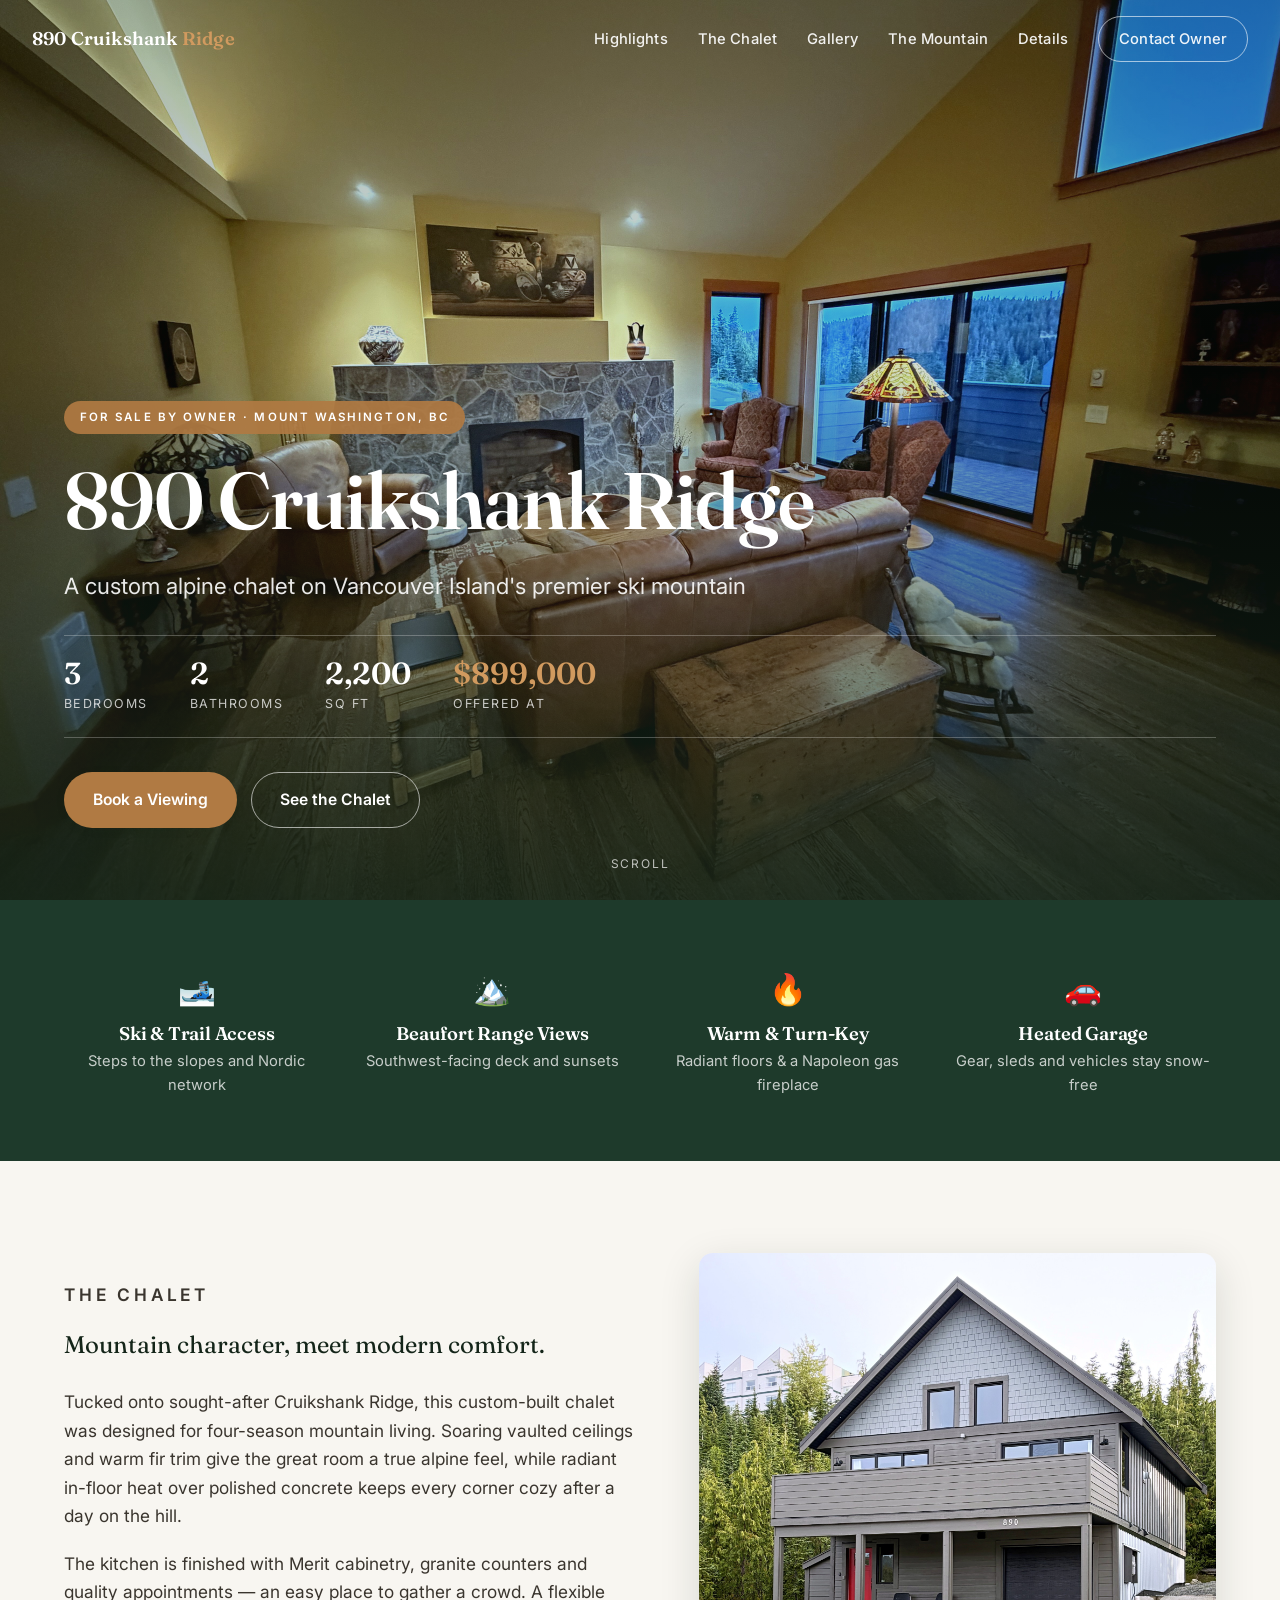
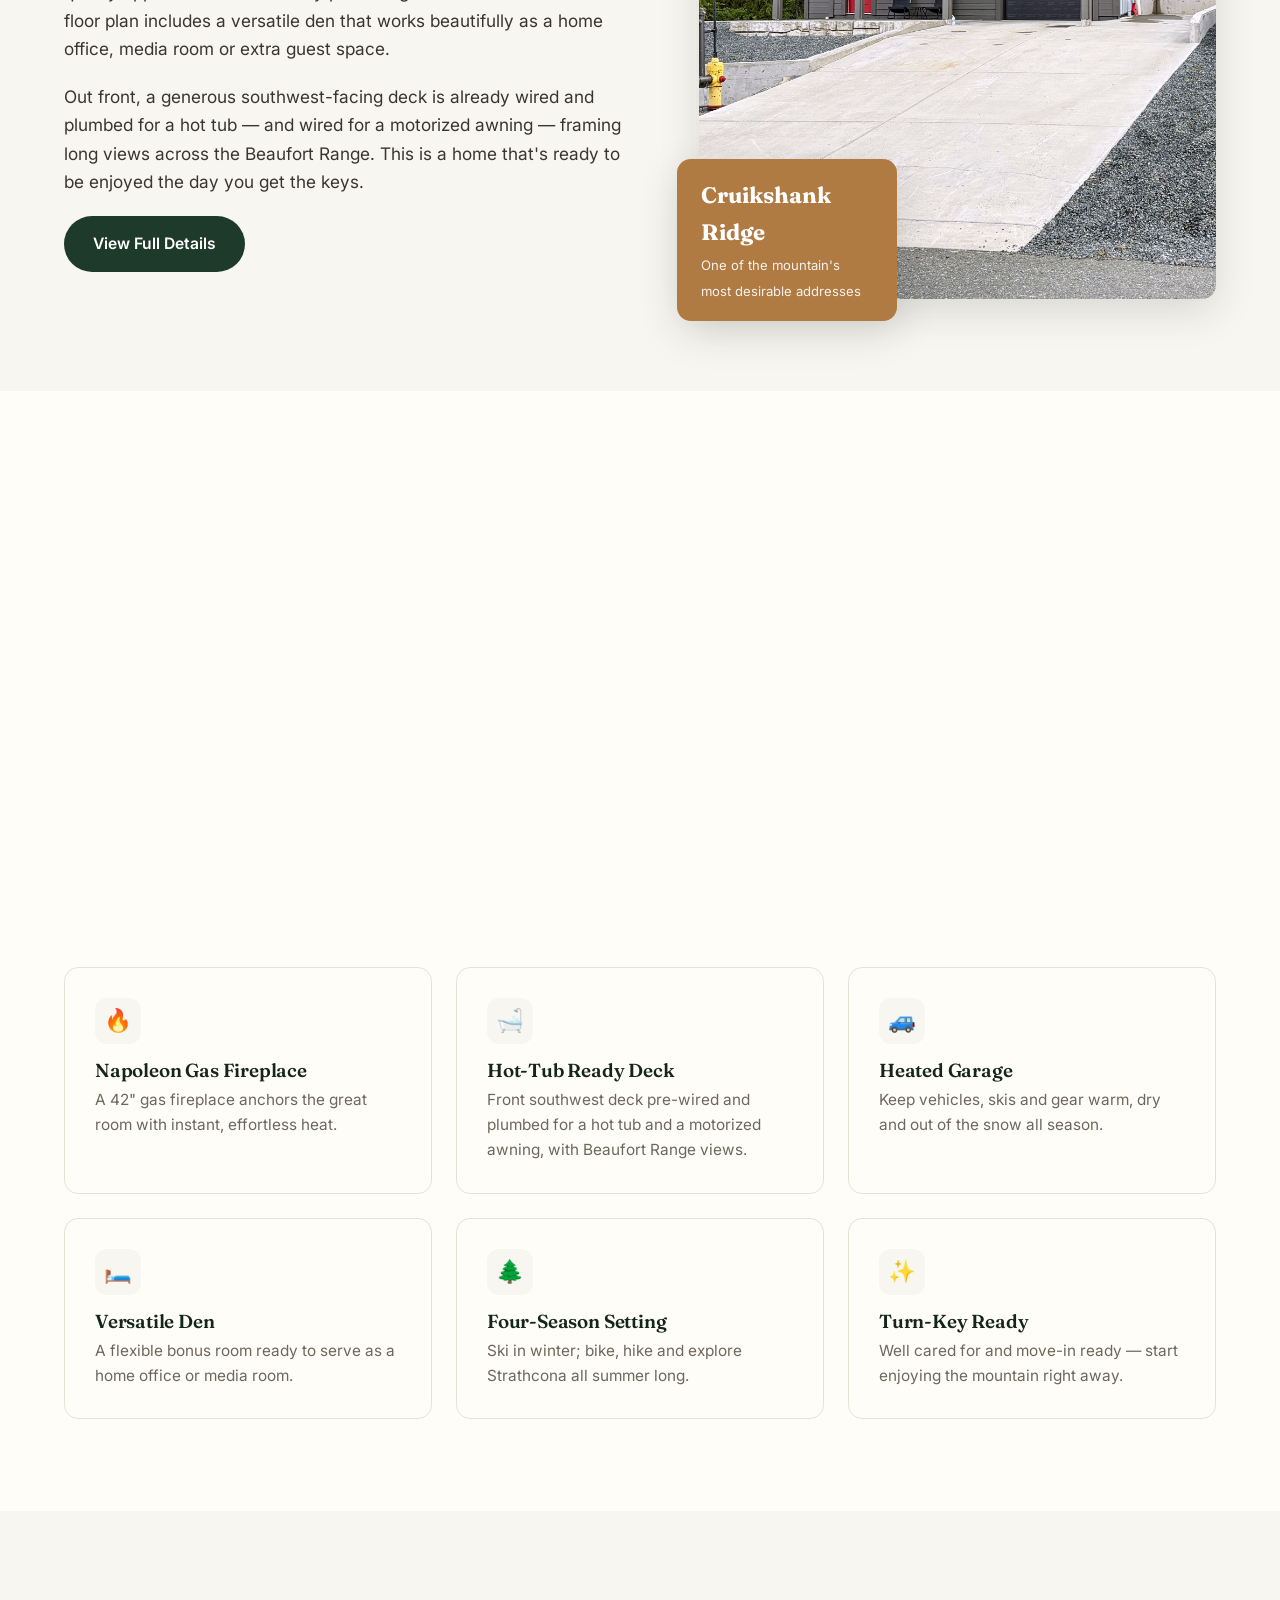
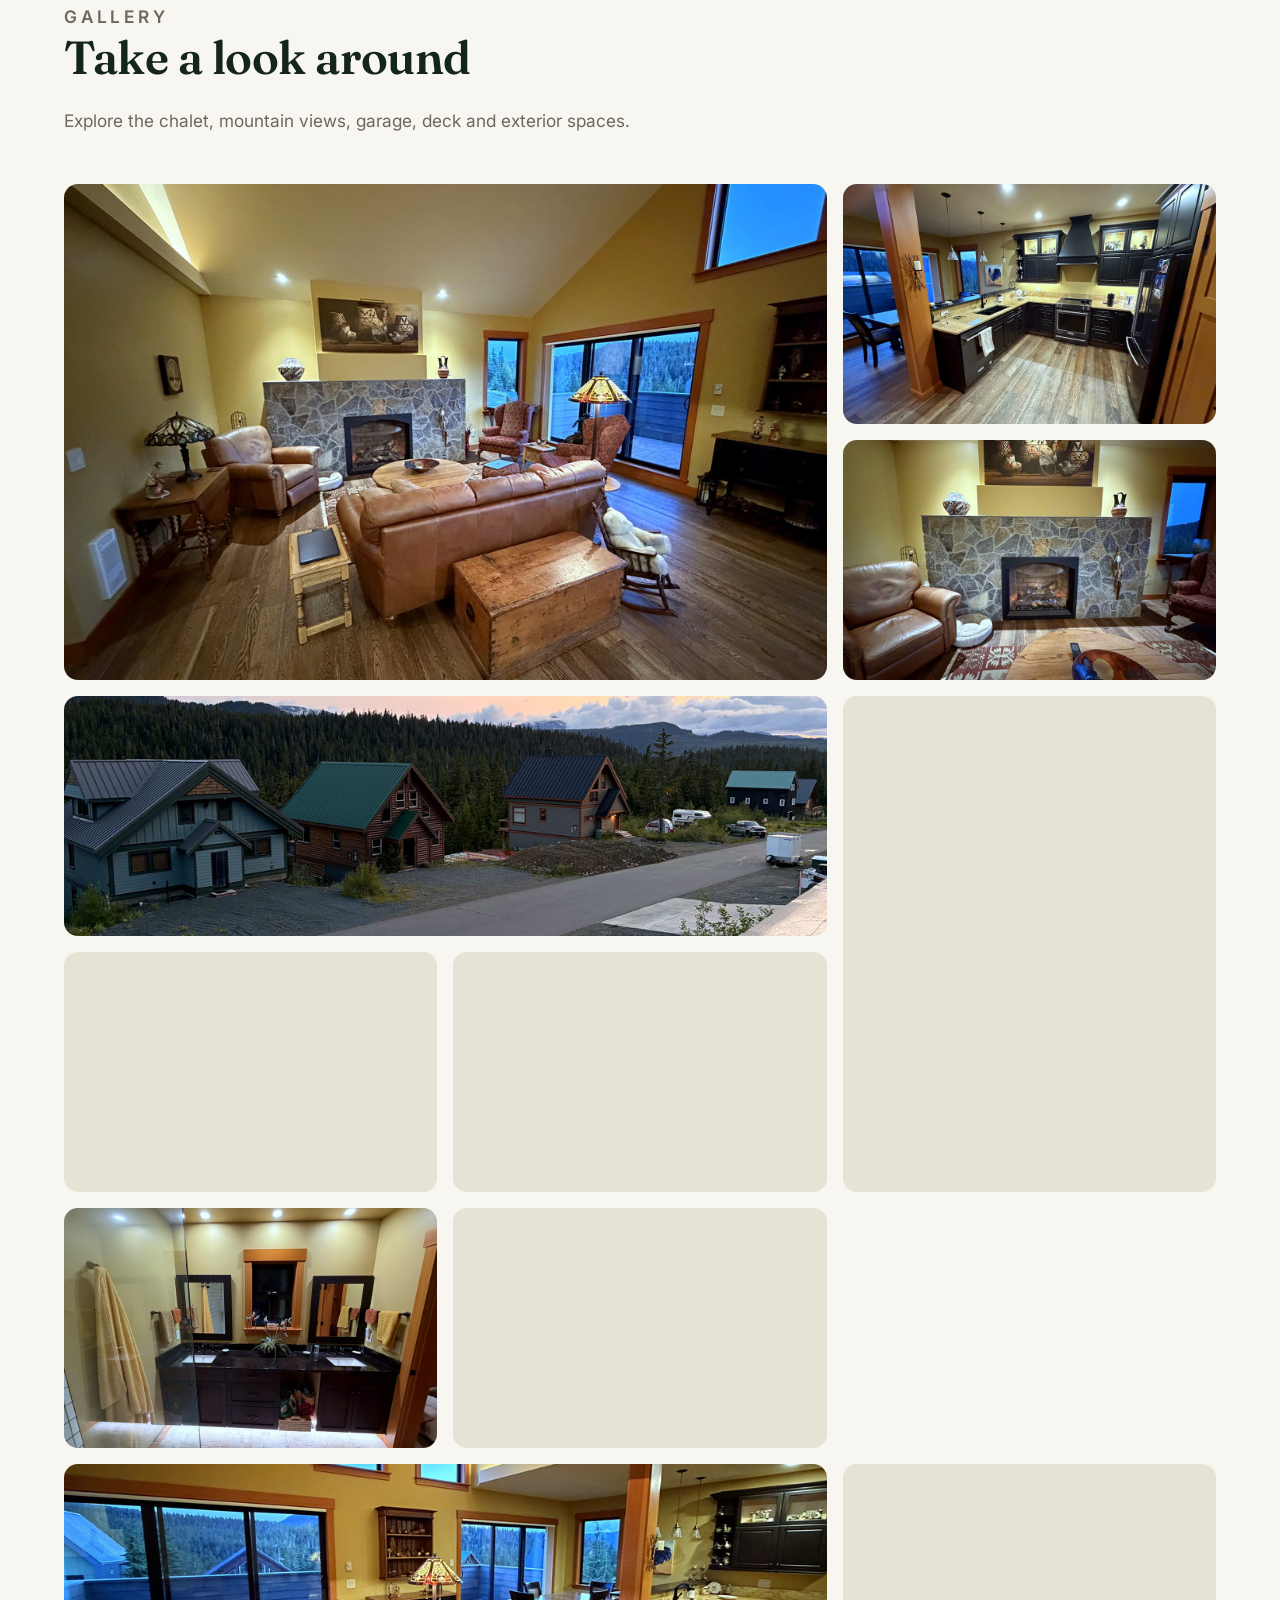
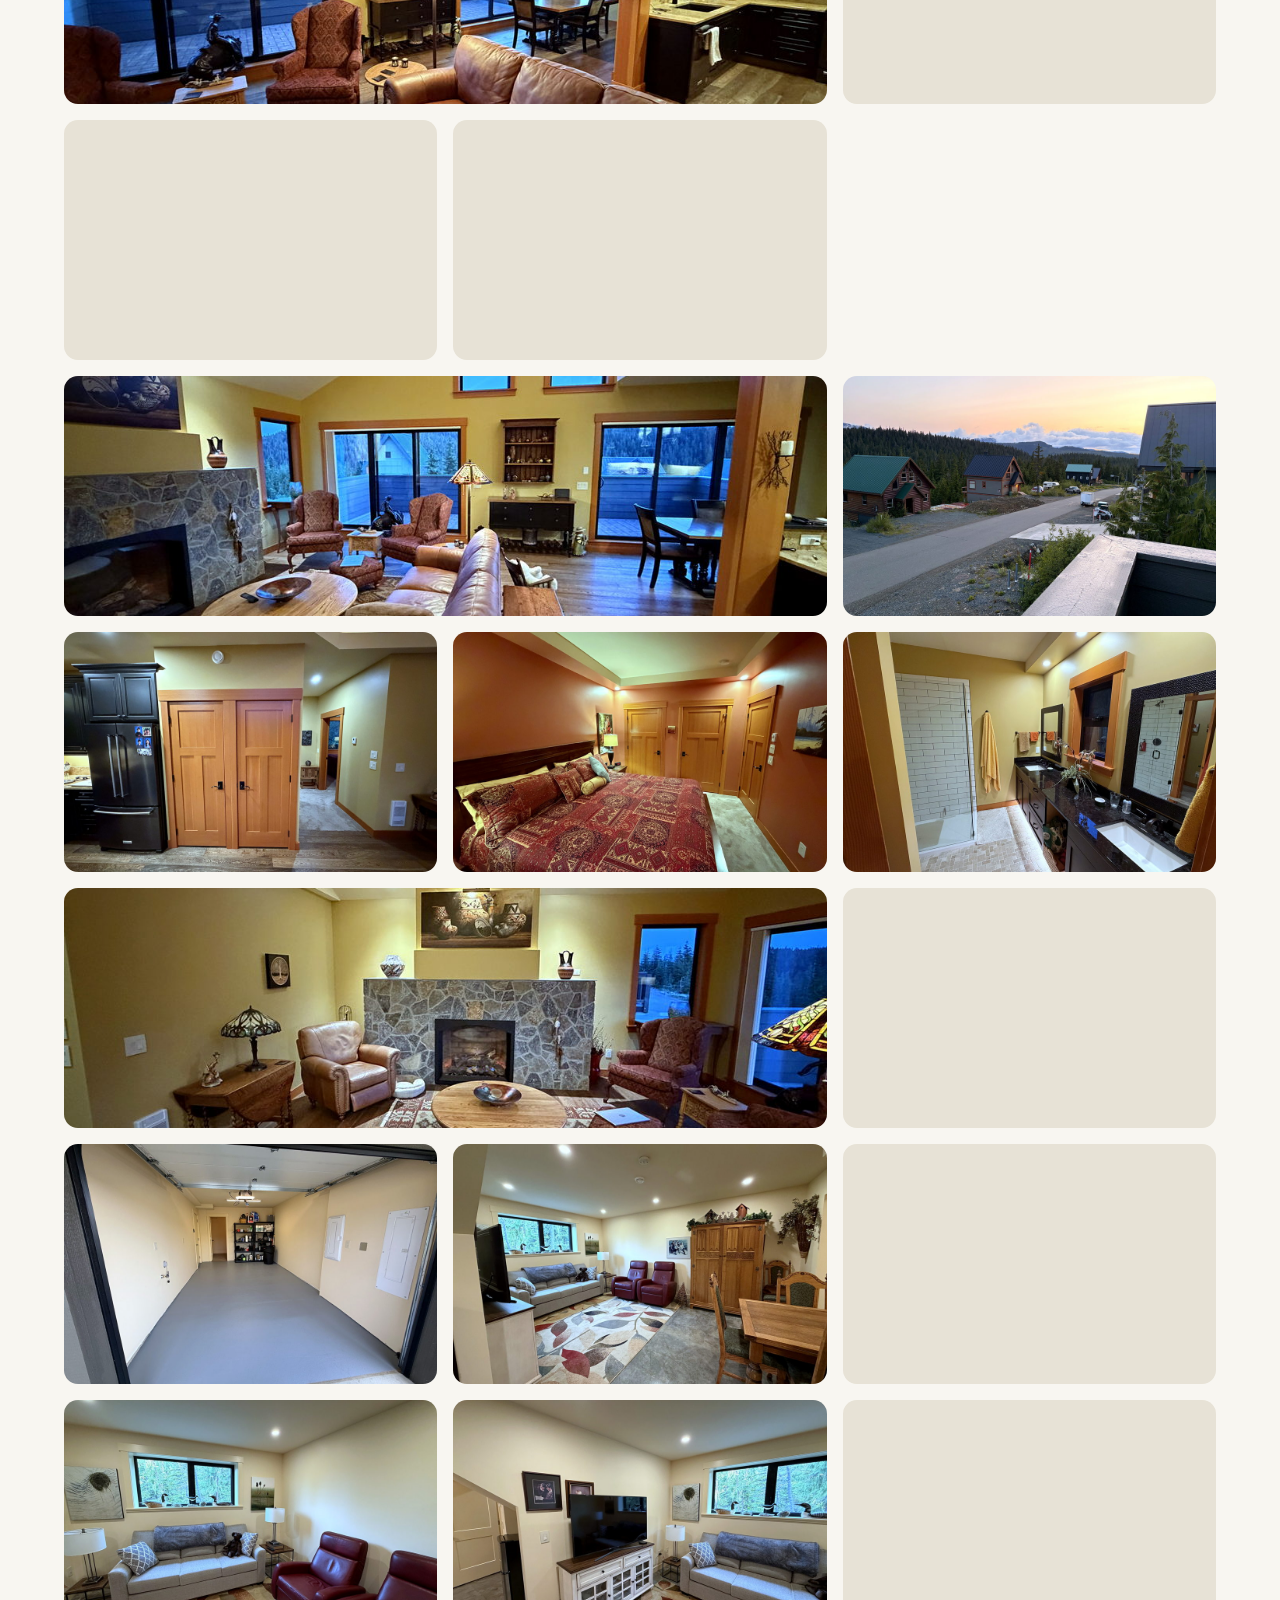
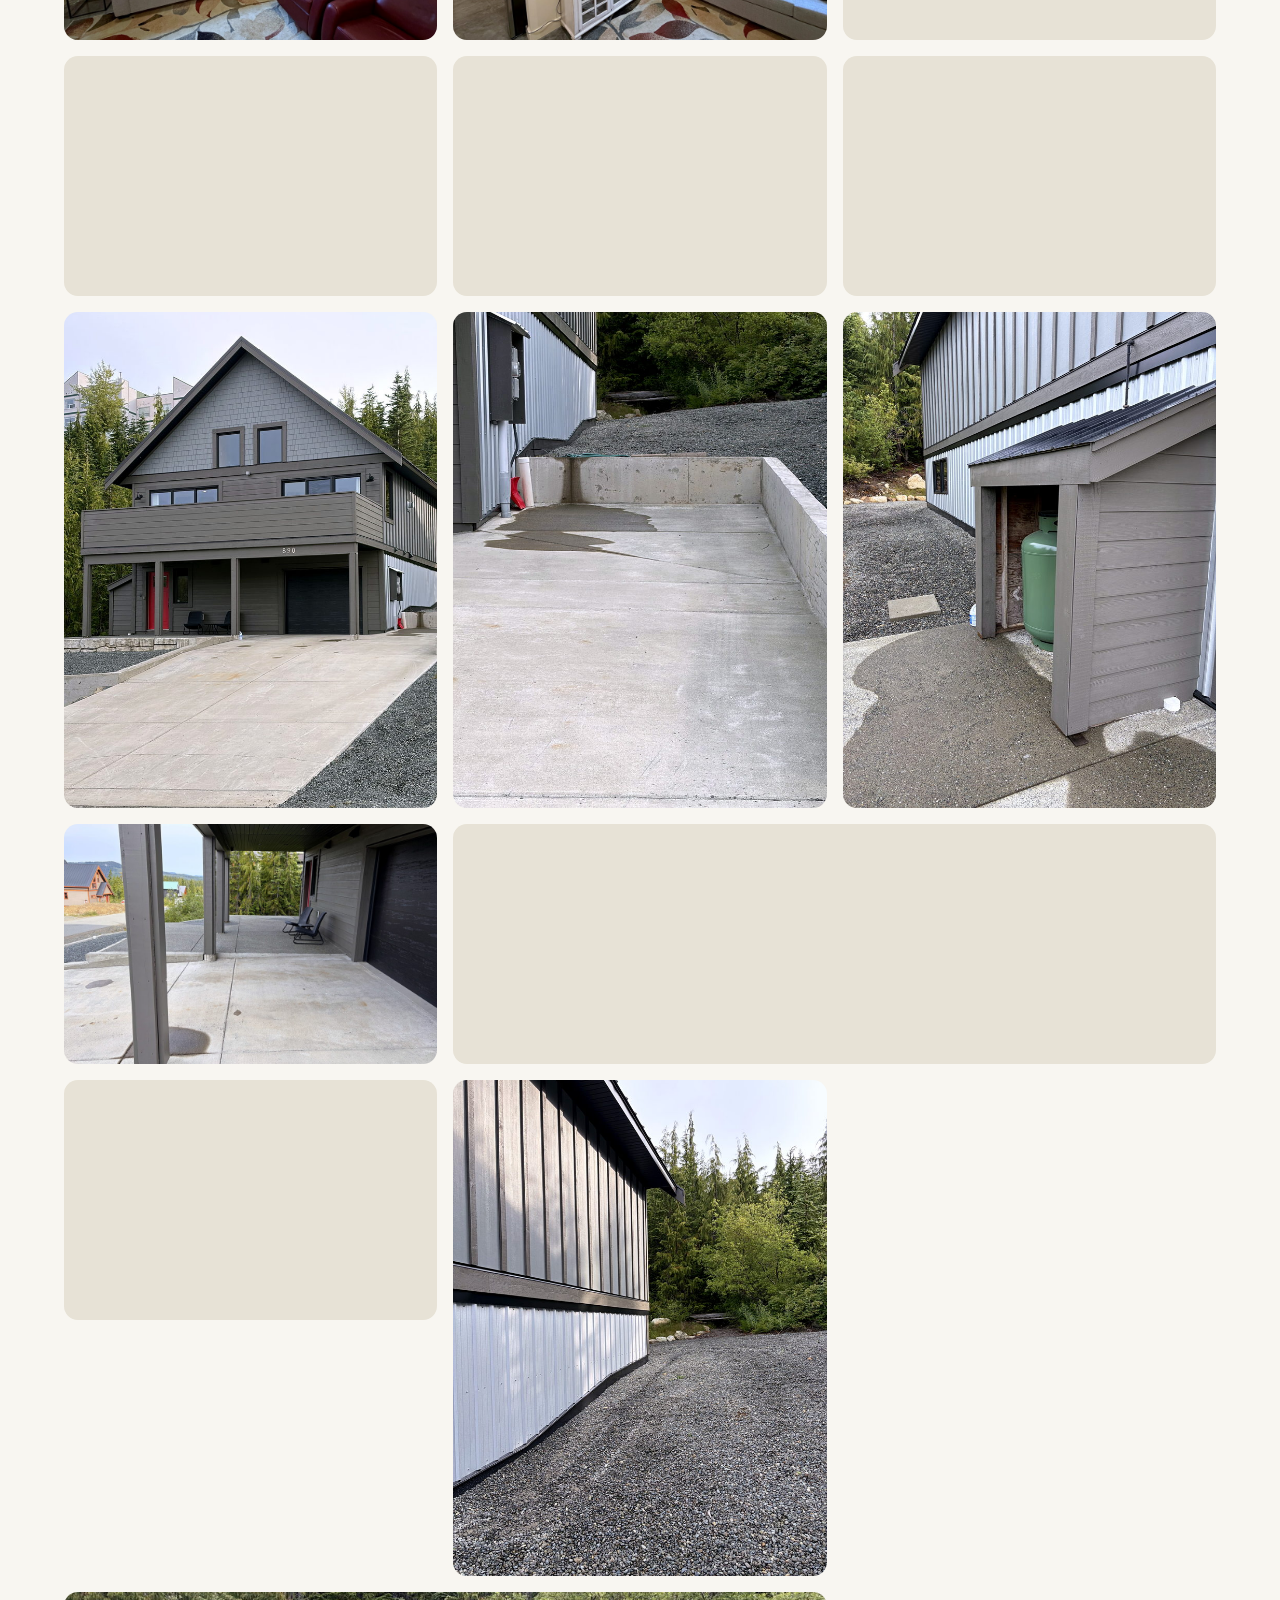
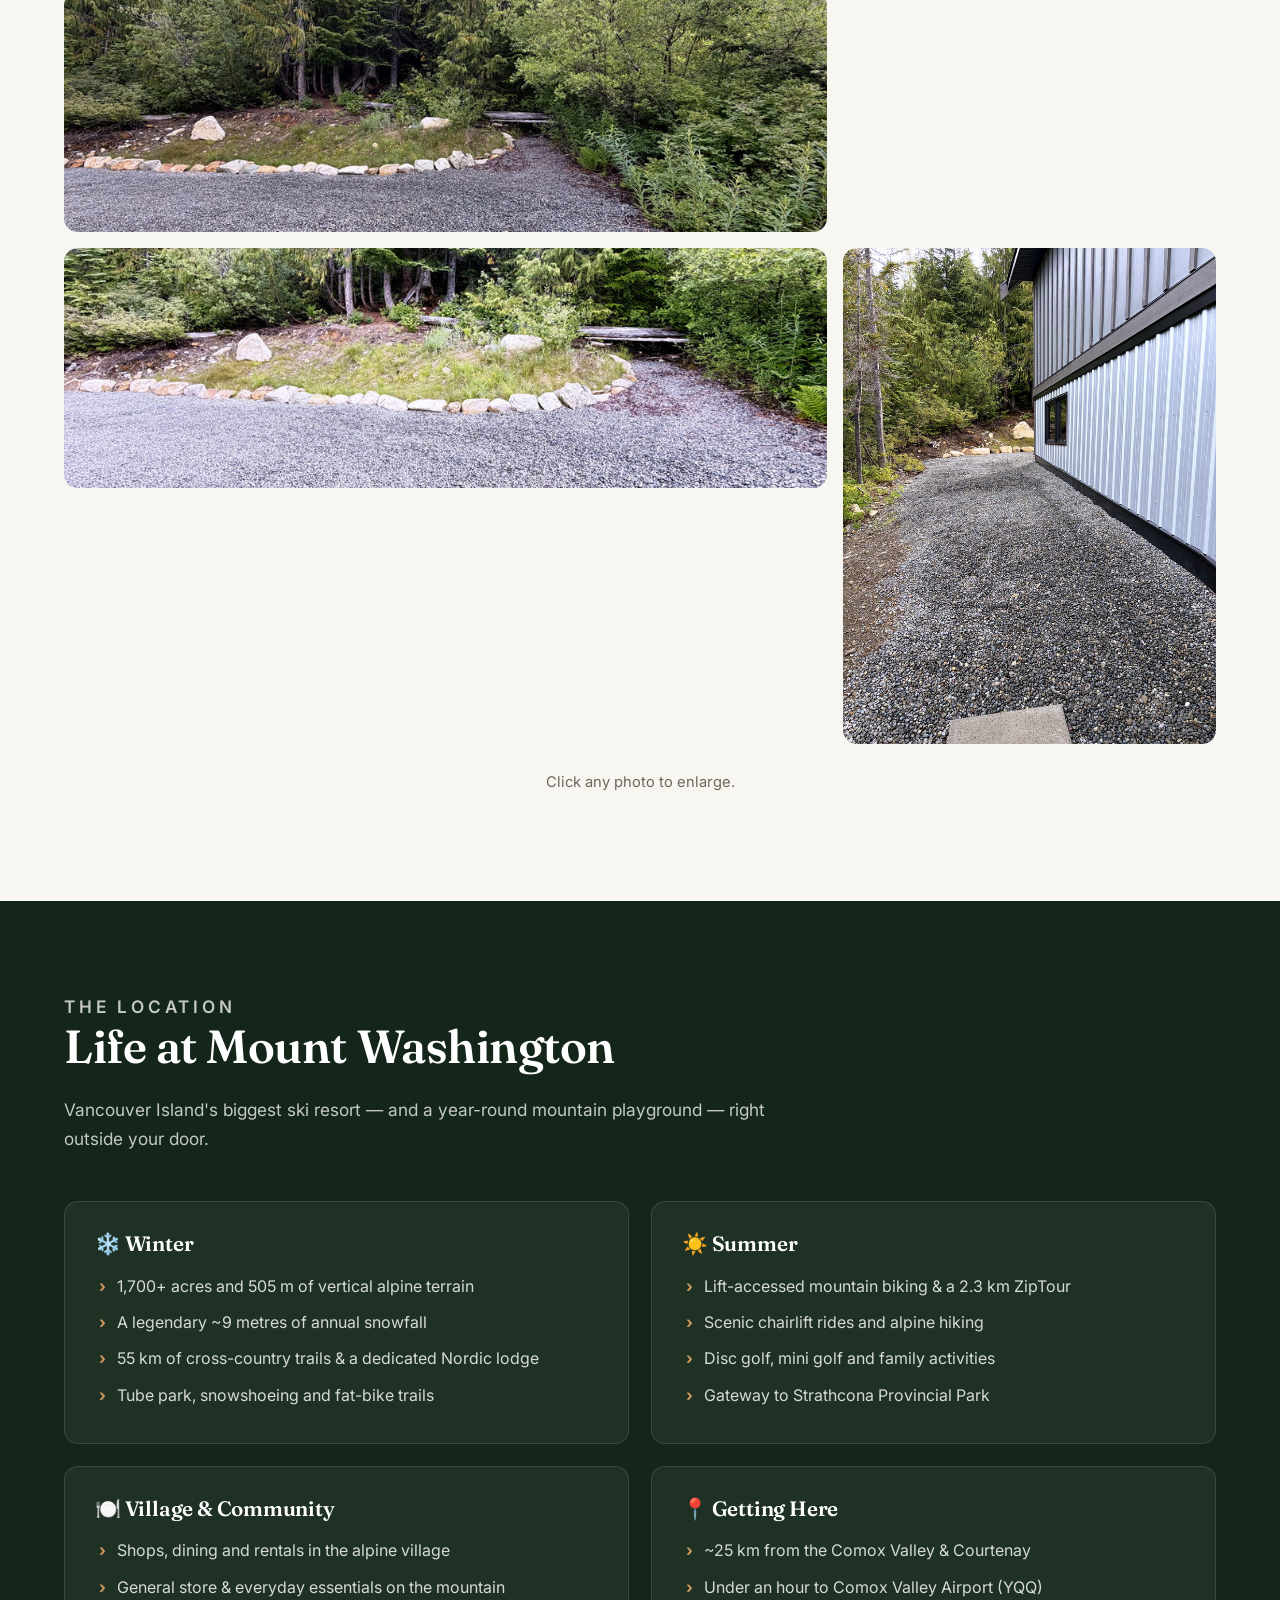
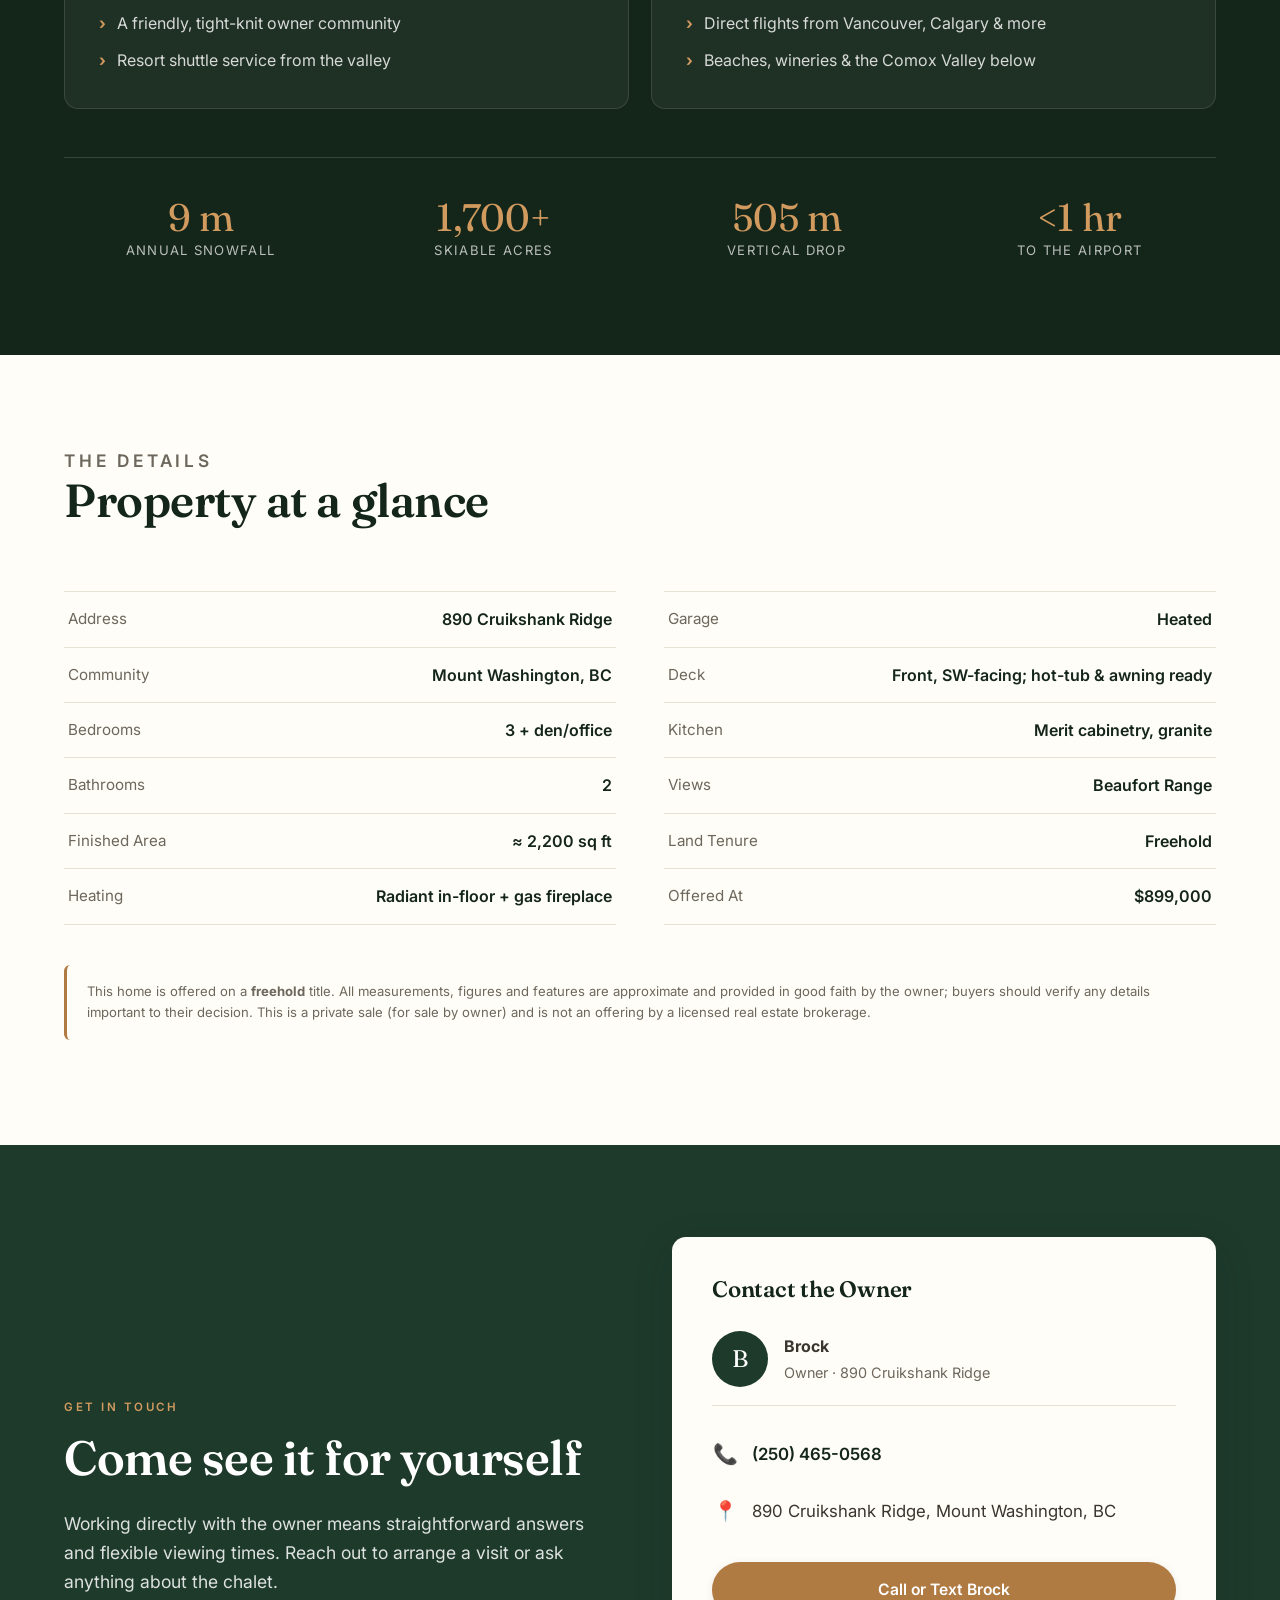
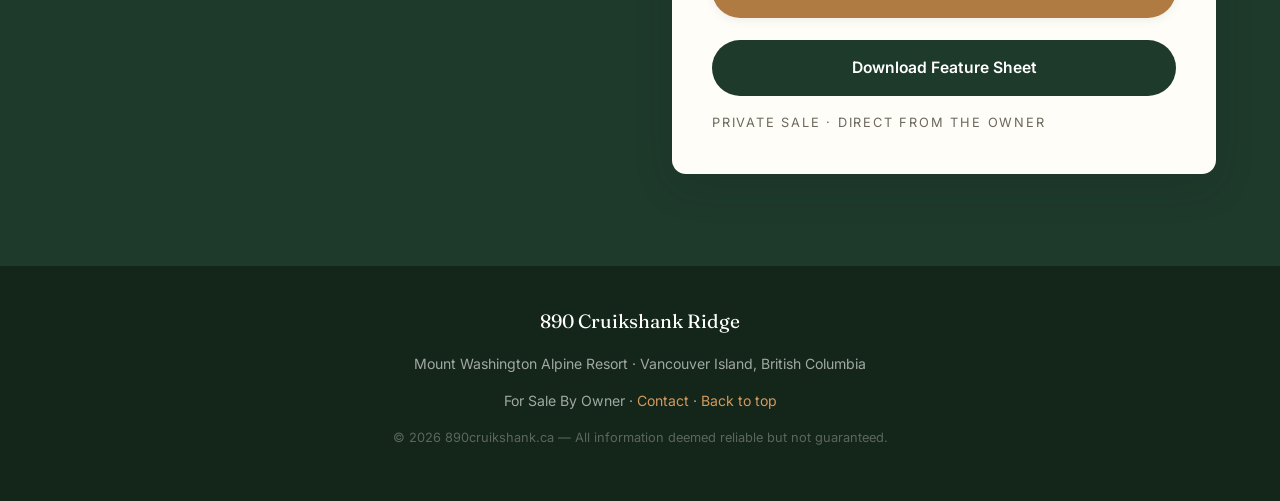
==== commit d172544d: "feat: add downloadable feature sheet" ====
--- a/index.html
+++ b/index.html
@@ -290,6 +290,7 @@
         <div class="contact__method"><span class="ic">📞</span><a href="tel:+12504650568">(250) 465-0568</a></div>
         <div class="contact__method"><span class="ic">📍</span><span>890 Cruikshank Ridge, Mount Washington, BC</span></div>
         <a href="tel:+12504650568" class="btn btn--primary">Call or Text Brock</a>
+        <a href="output/pdf/890-cruikshank-feature-sheet.pdf" class="btn btn--dark" download>Download Feature Sheet</a>
         <span class="contact__fsbo">Private Sale · Direct From the Owner</span>
       </div>
     </div>
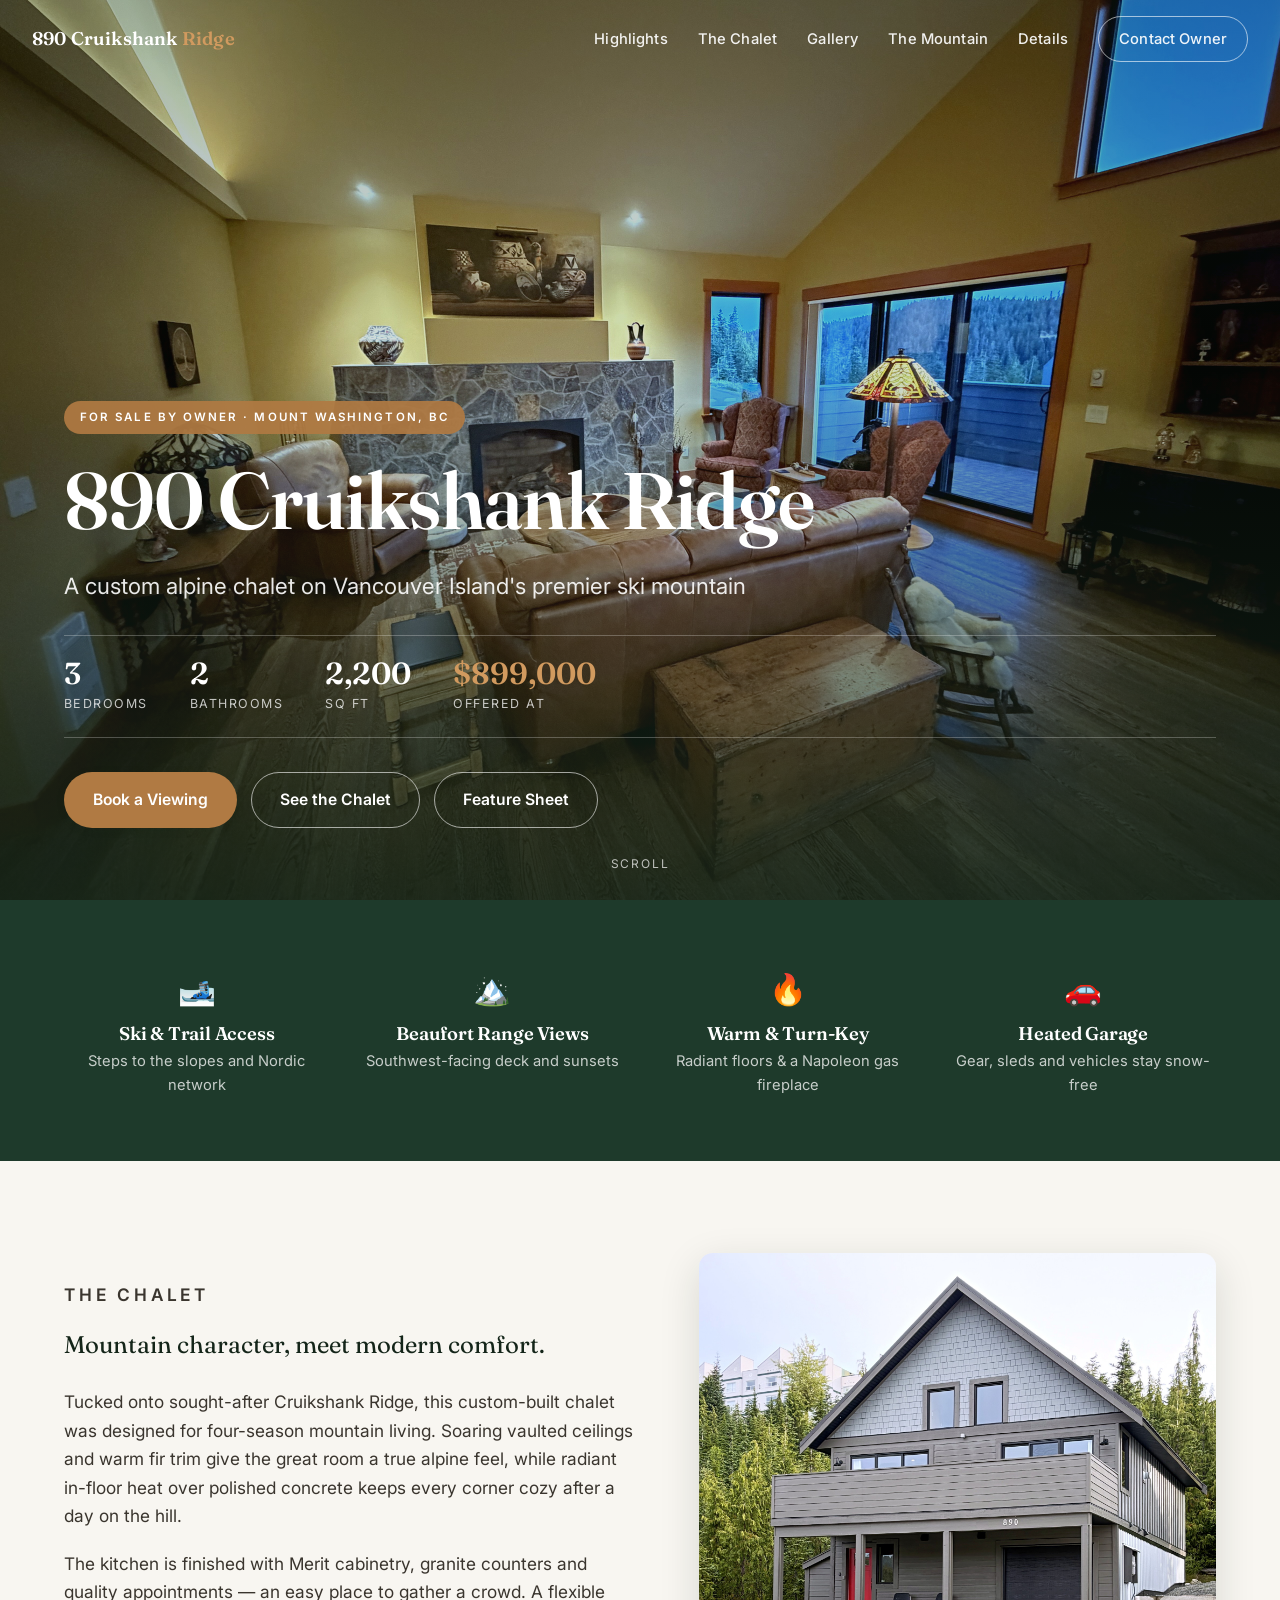
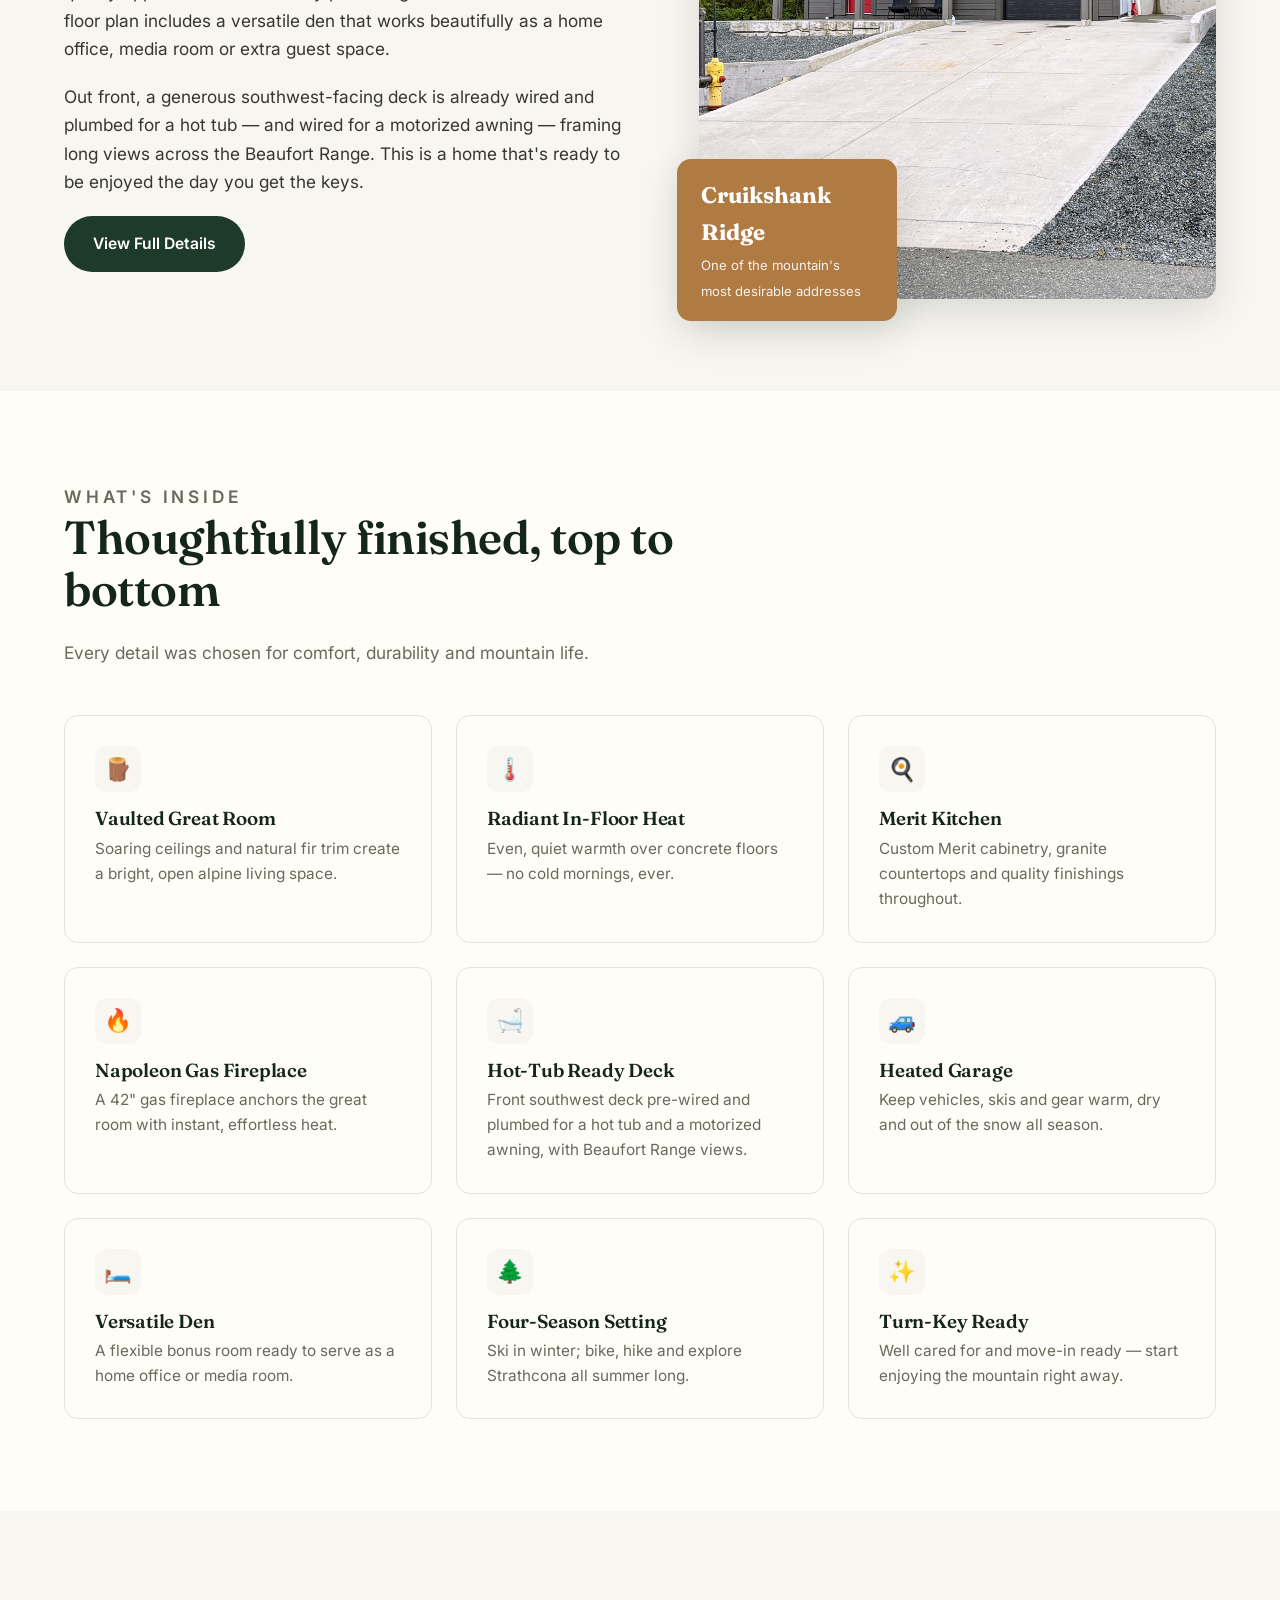
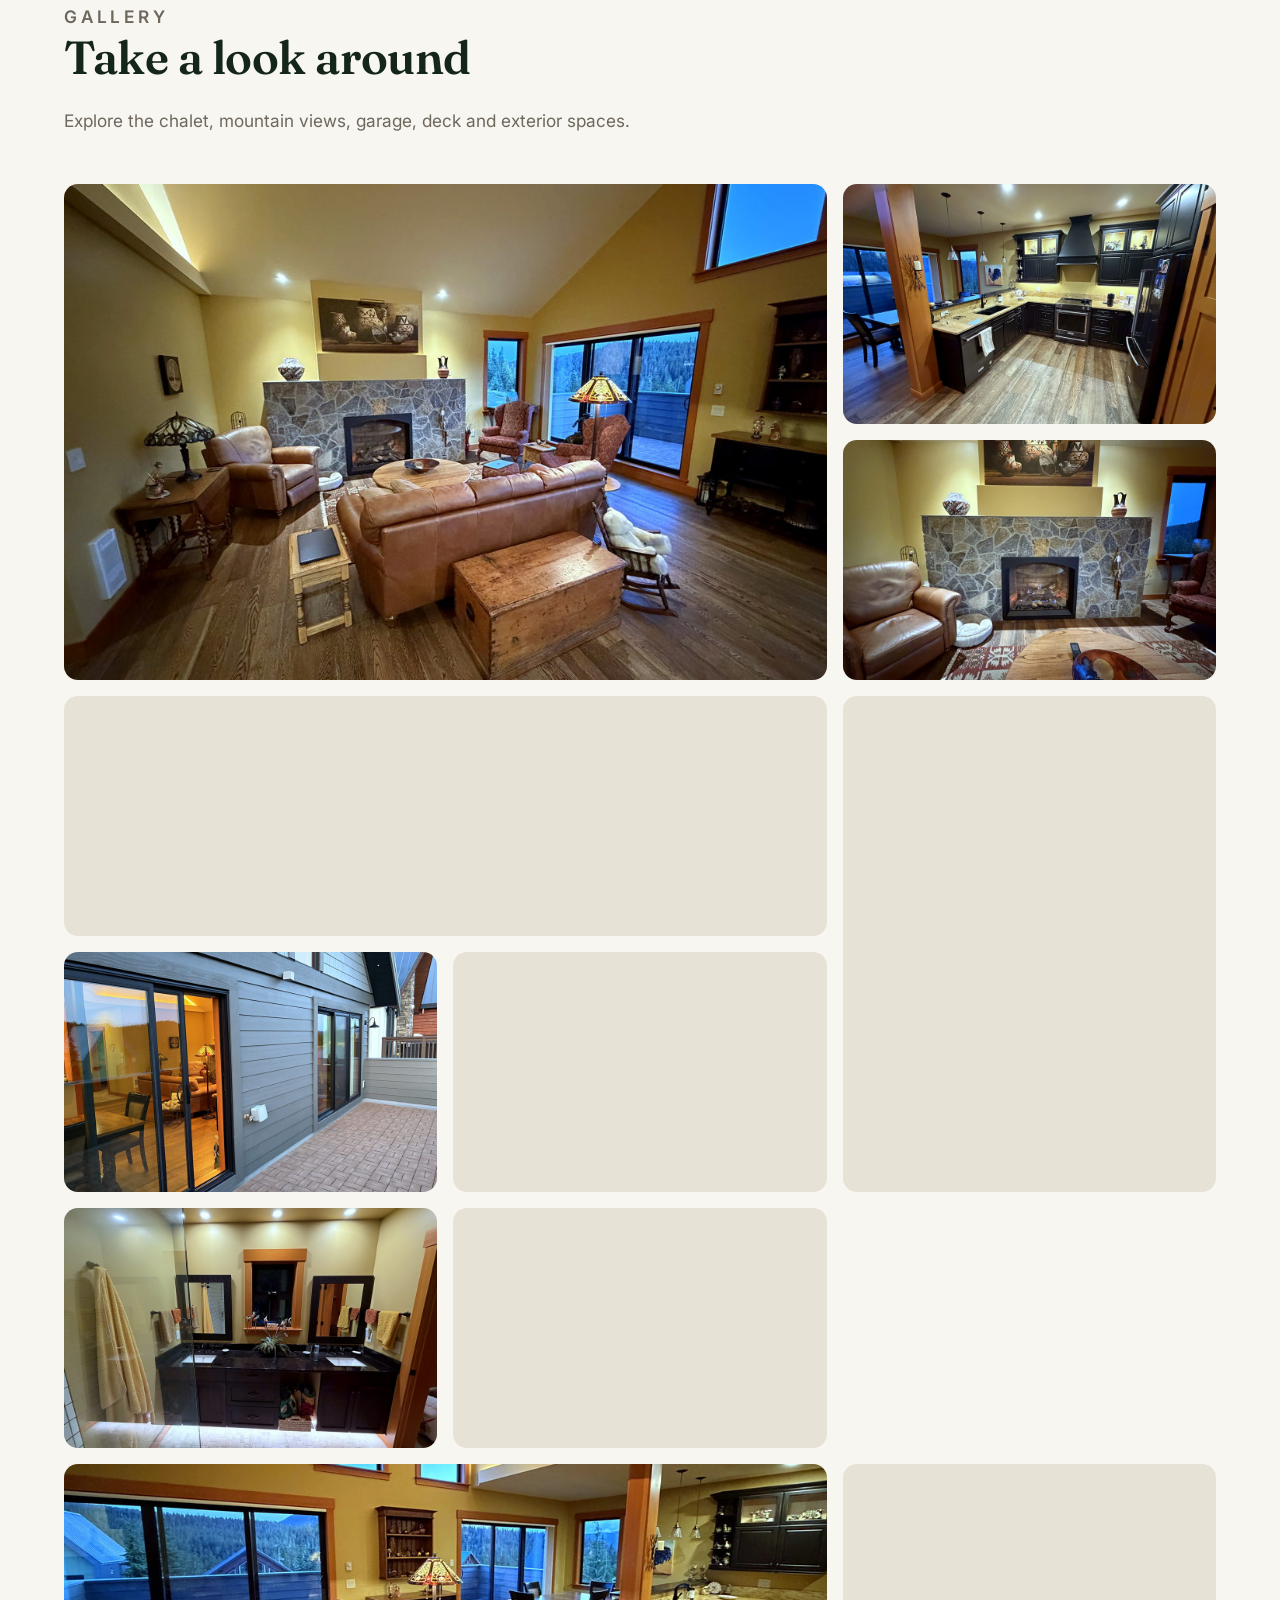
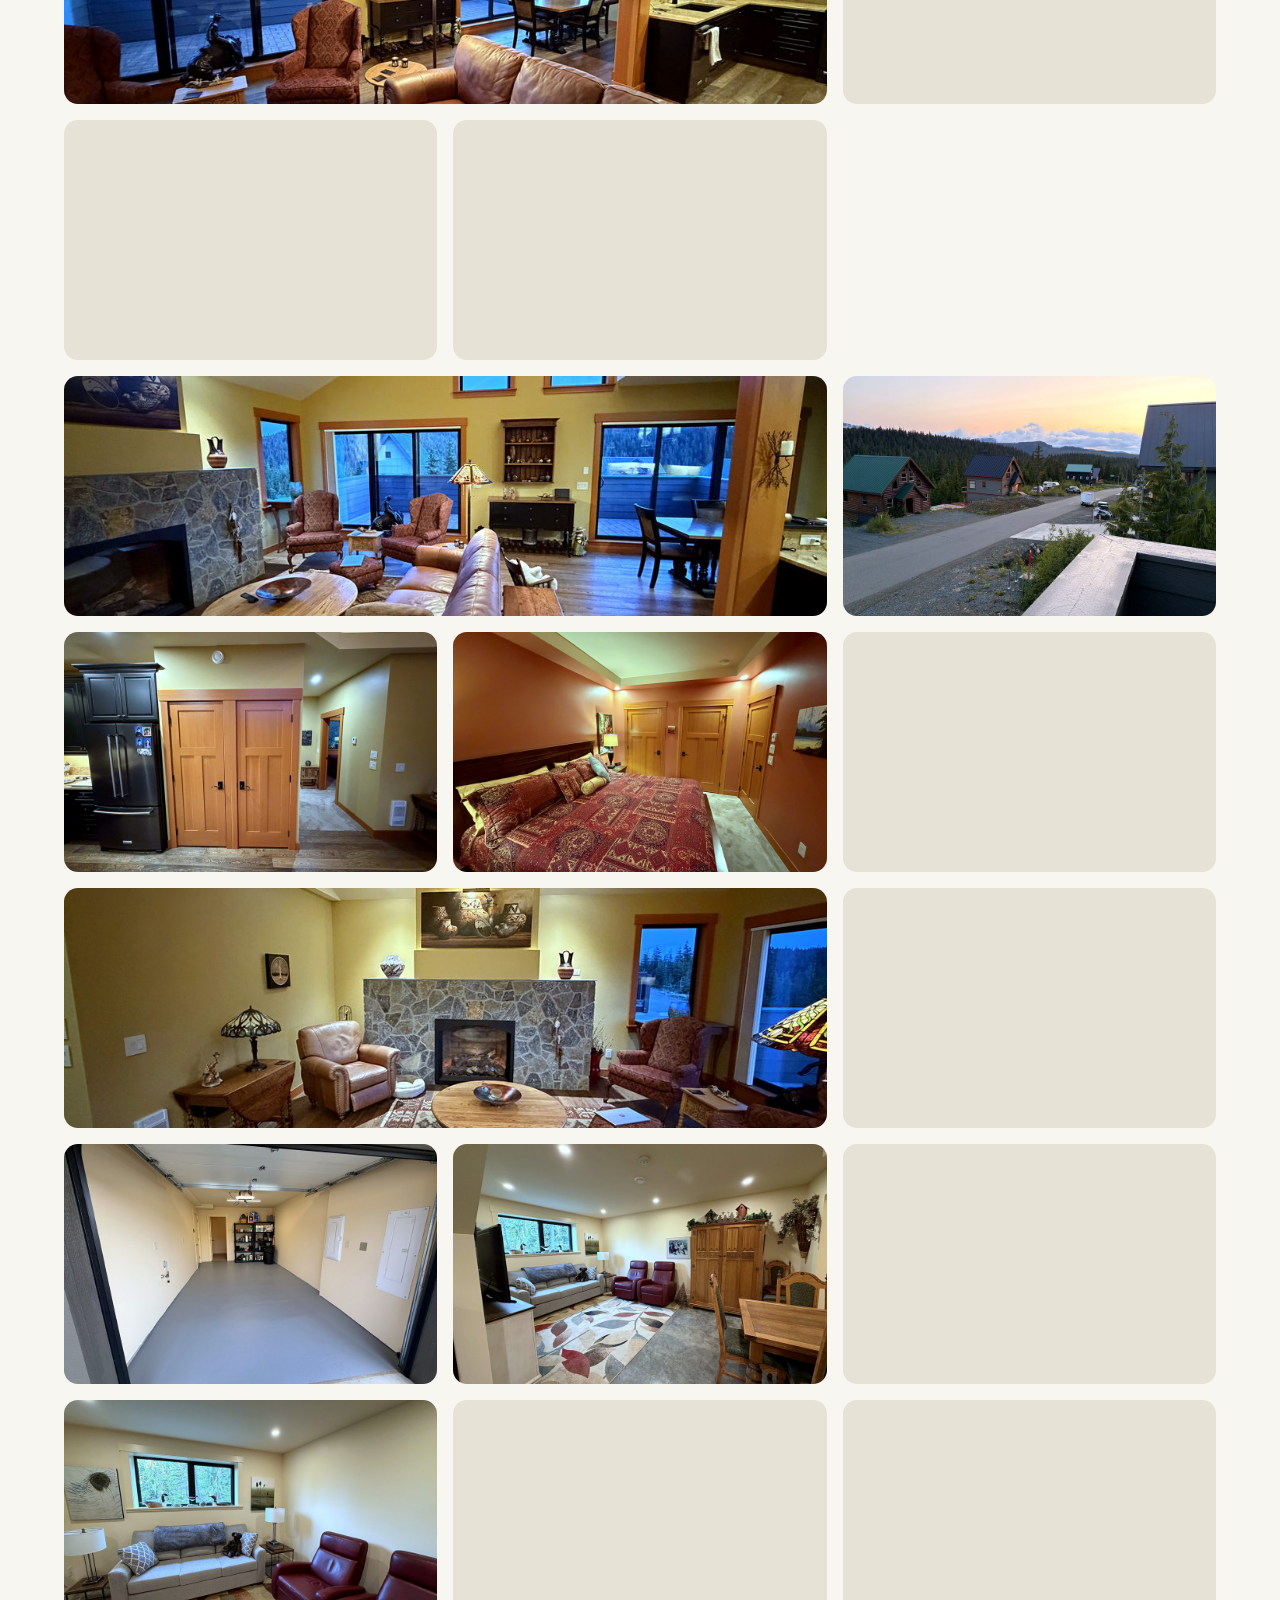
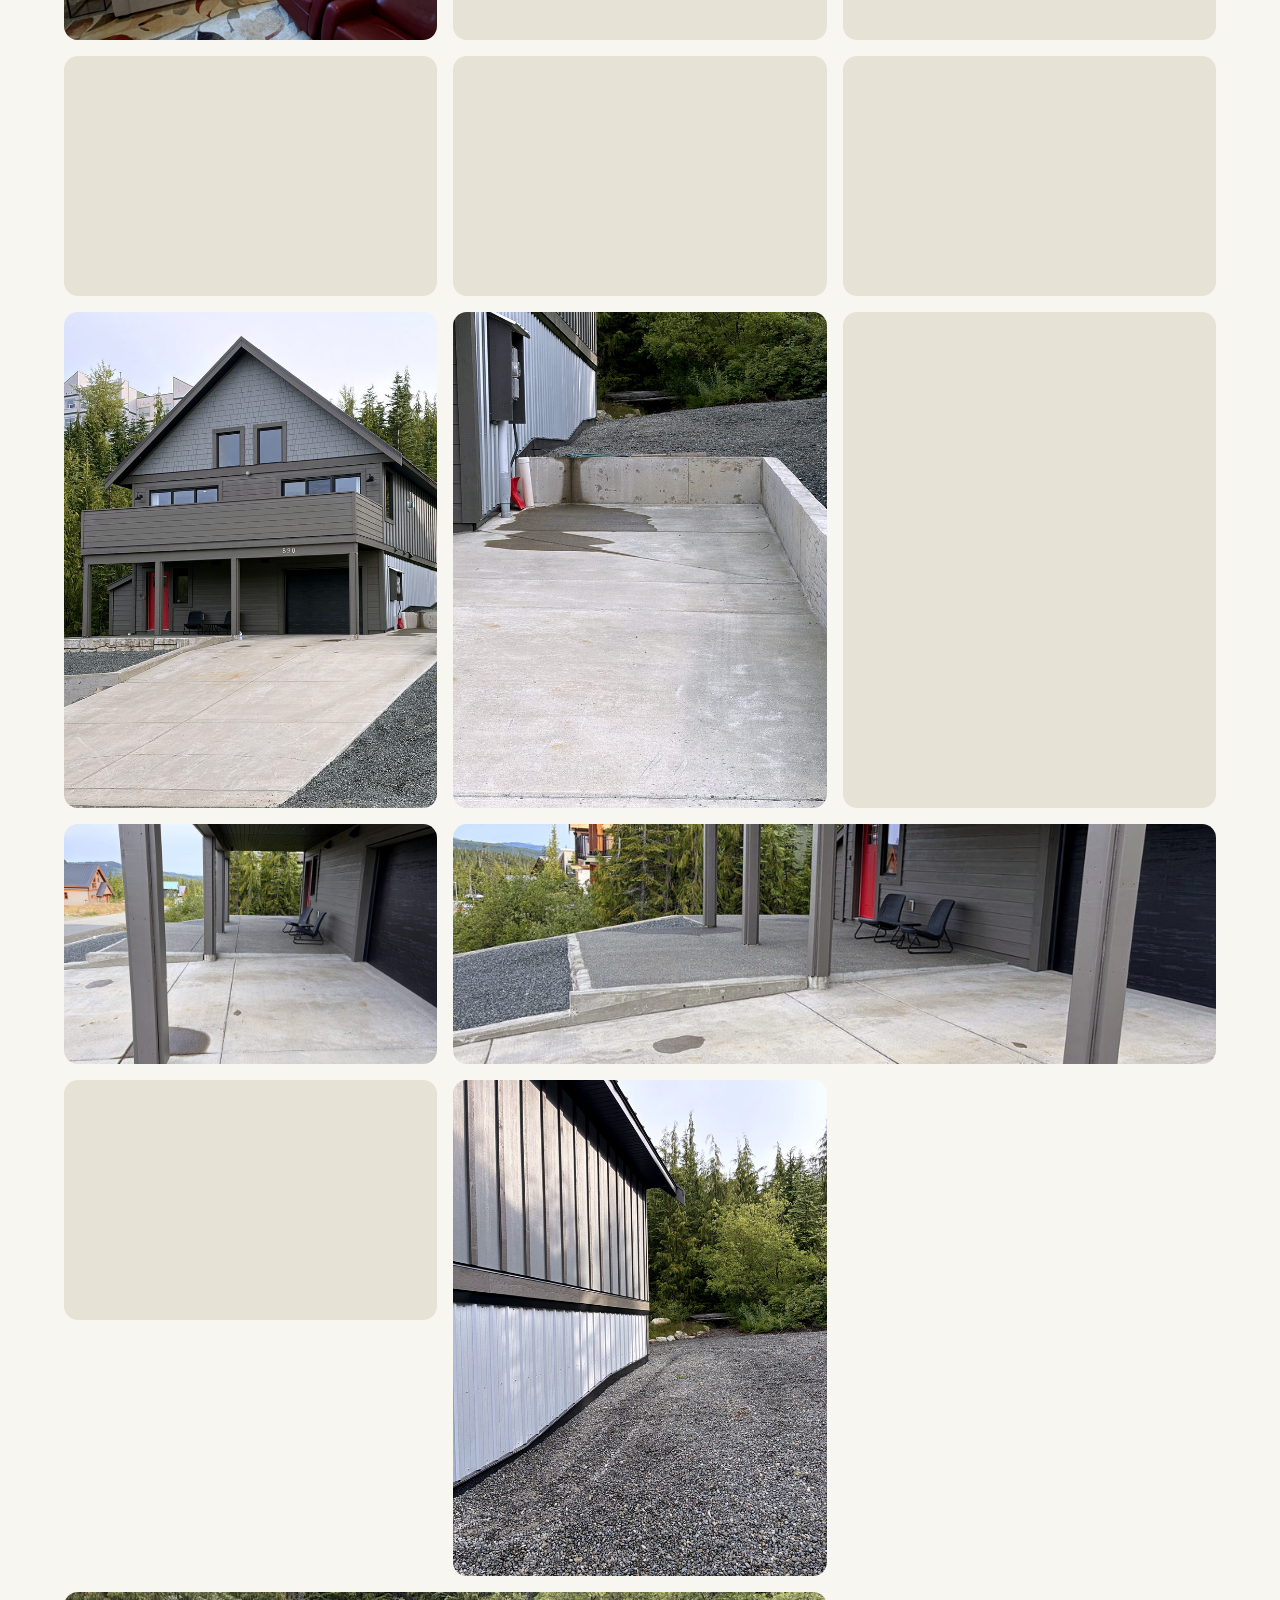
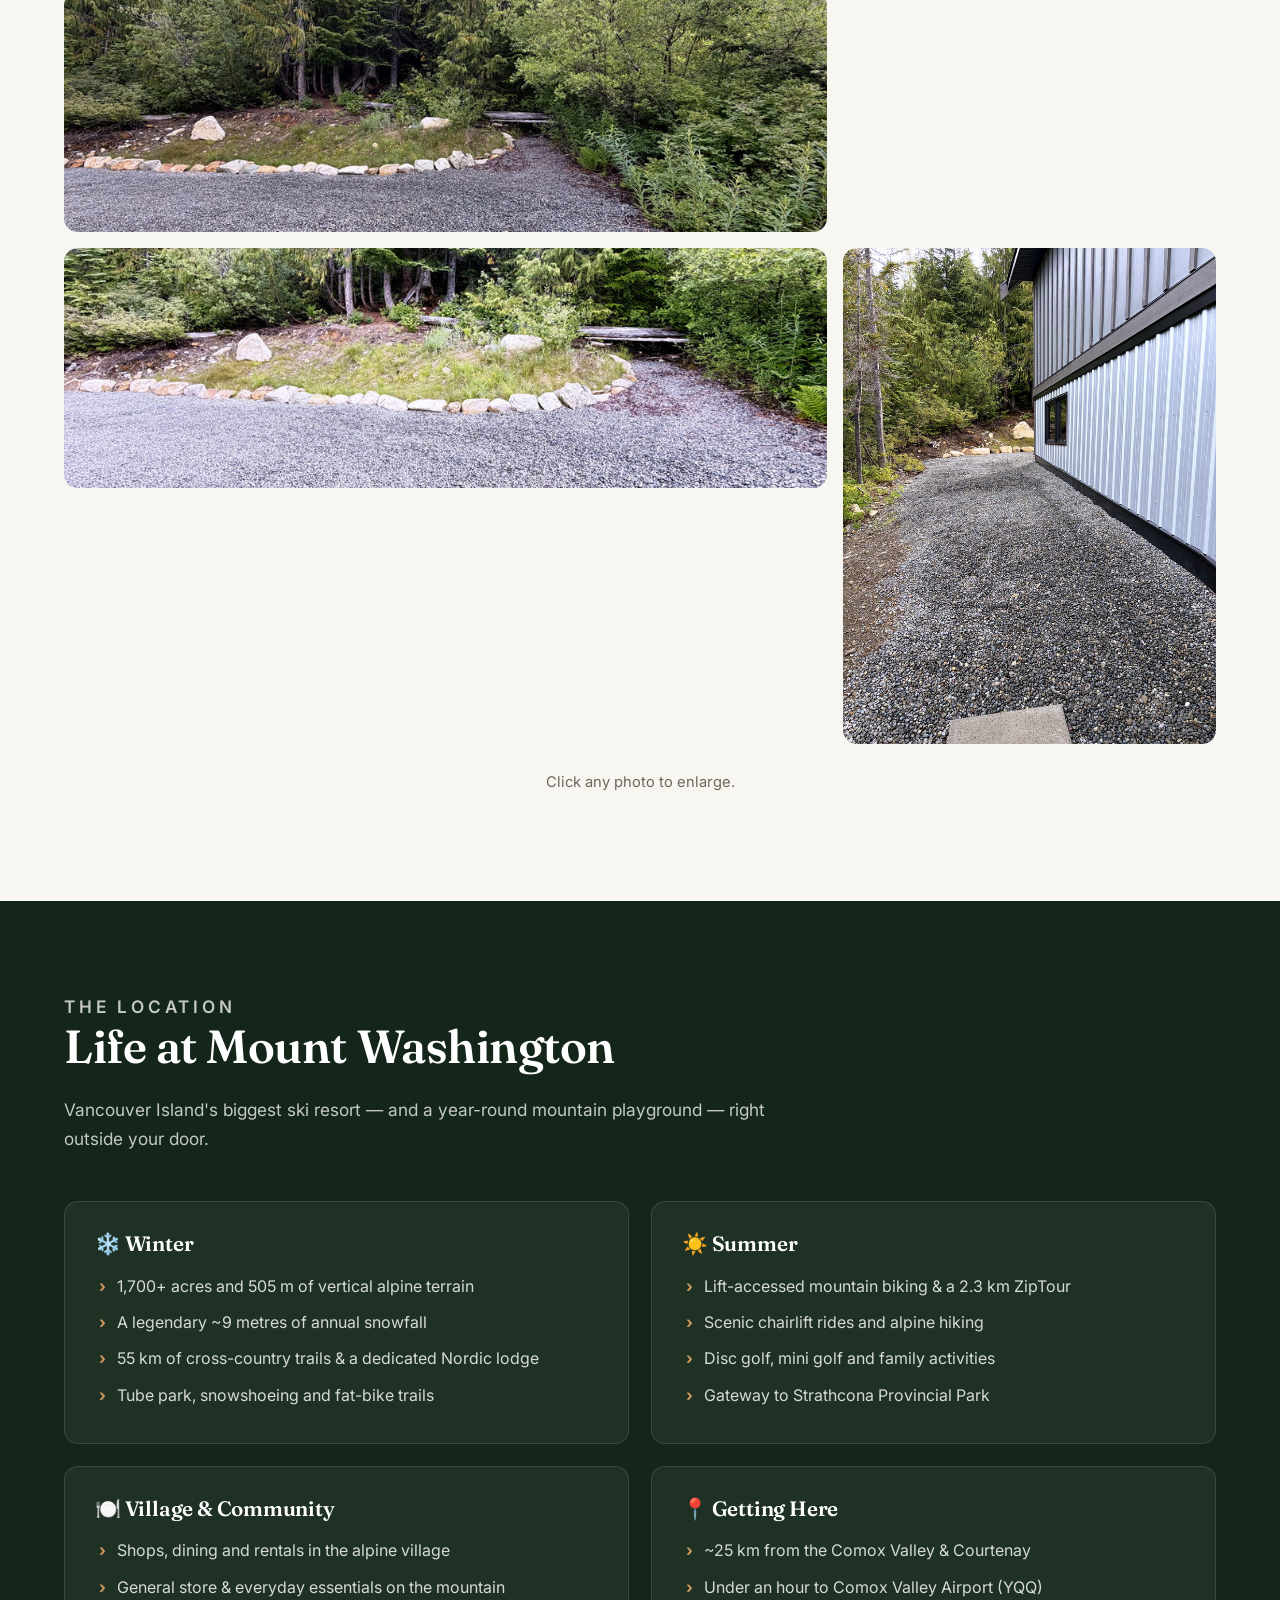
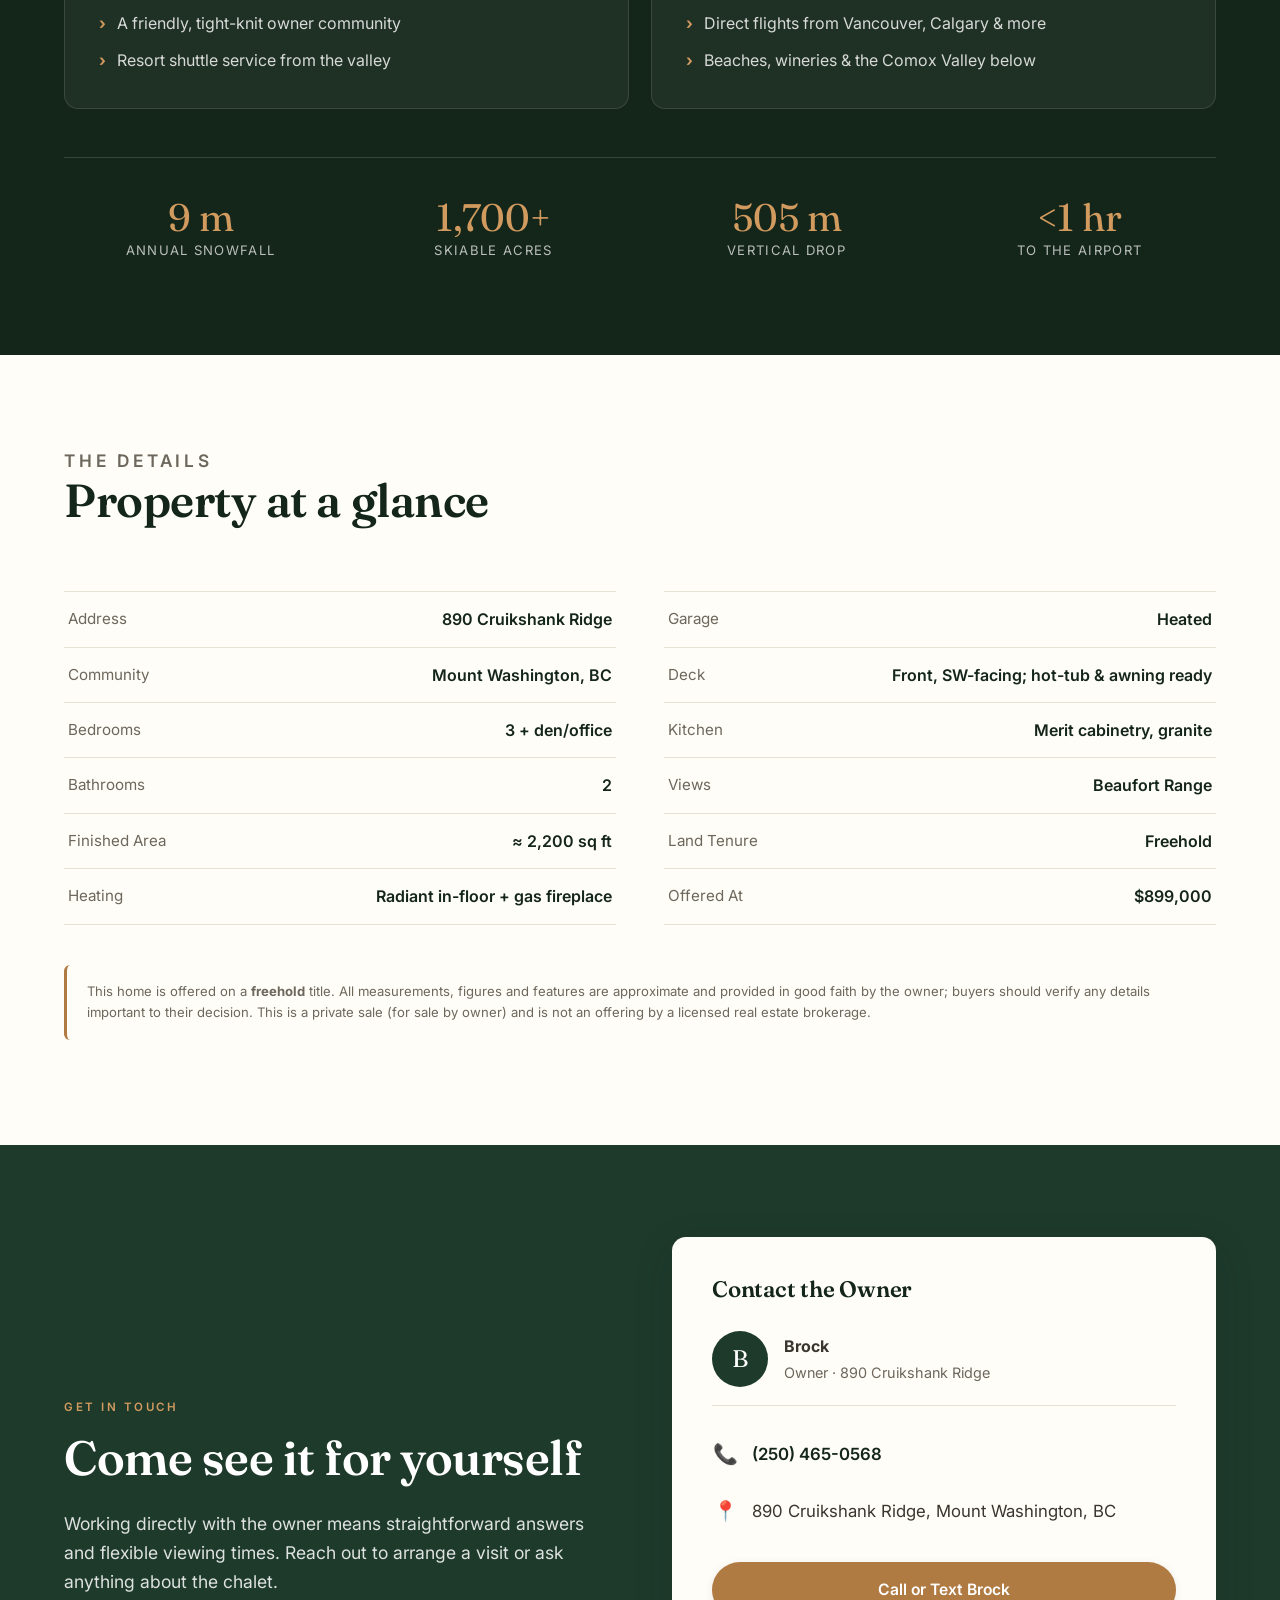
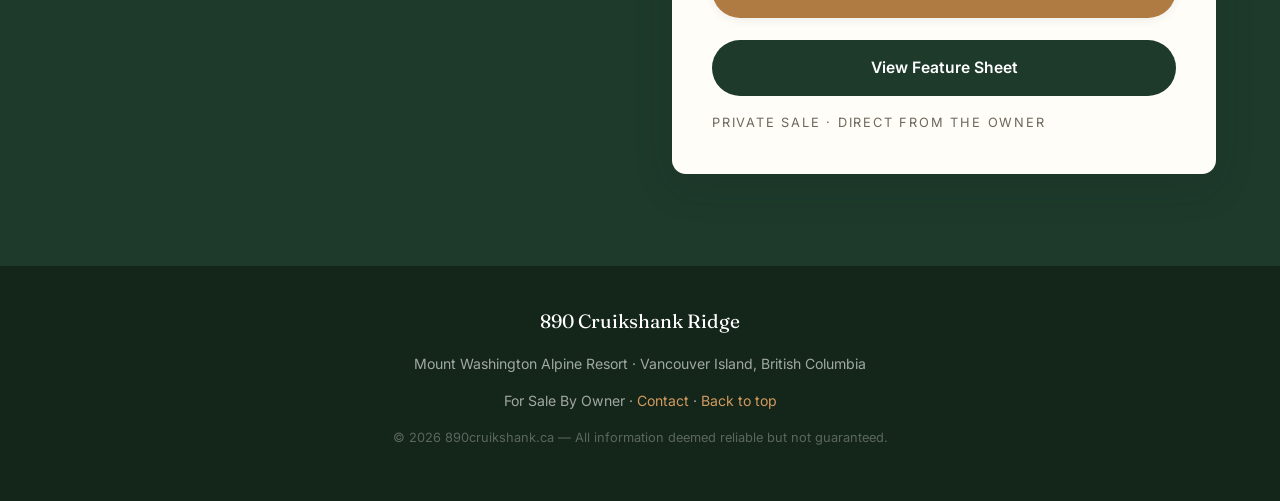
==== commit 801dec33: "feat: refine feature sheet links and crops" ====
--- a/index.html
+++ b/index.html
@@ -54,6 +54,7 @@
       <div class="hero__cta">
         <a href="#contact" class="btn btn--primary">Book a Viewing</a>
         <a href="#gallery" class="btn btn--ghost">See the Chalet</a>
+        <a href="output/pdf/890-cruikshank-feature-sheet.pdf" class="btn btn--ghost">Feature Sheet</a>
       </div>
     </div>
     <div class="hero__scroll">Scroll</div>
@@ -290,7 +291,7 @@
         <div class="contact__method"><span class="ic">📞</span><a href="tel:+12504650568">(250) 465-0568</a></div>
         <div class="contact__method"><span class="ic">📍</span><span>890 Cruikshank Ridge, Mount Washington, BC</span></div>
         <a href="tel:+12504650568" class="btn btn--primary">Call or Text Brock</a>
-        <a href="output/pdf/890-cruikshank-feature-sheet.pdf" class="btn btn--dark" download>Download Feature Sheet</a>
+        <a href="output/pdf/890-cruikshank-feature-sheet.pdf" class="btn btn--dark">View Feature Sheet</a>
         <span class="contact__fsbo">Private Sale · Direct From the Owner</span>
       </div>
     </div>
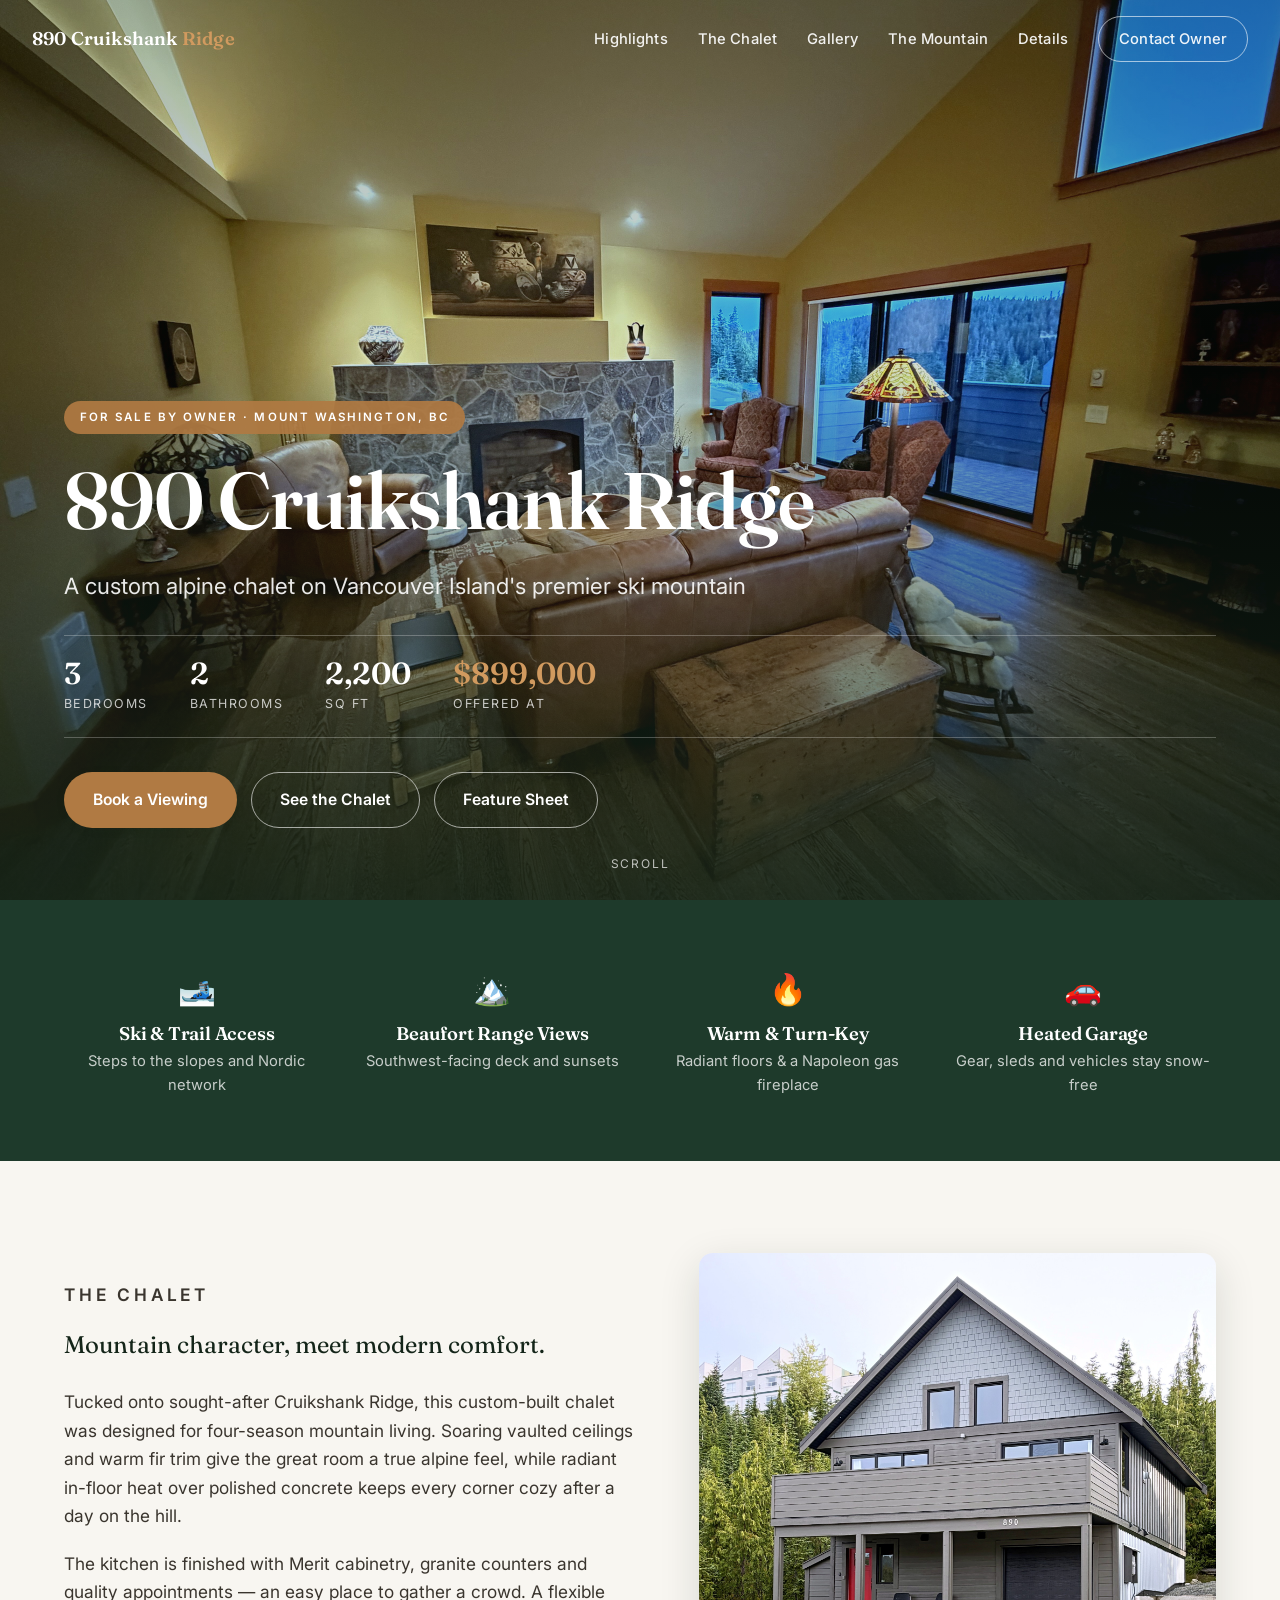
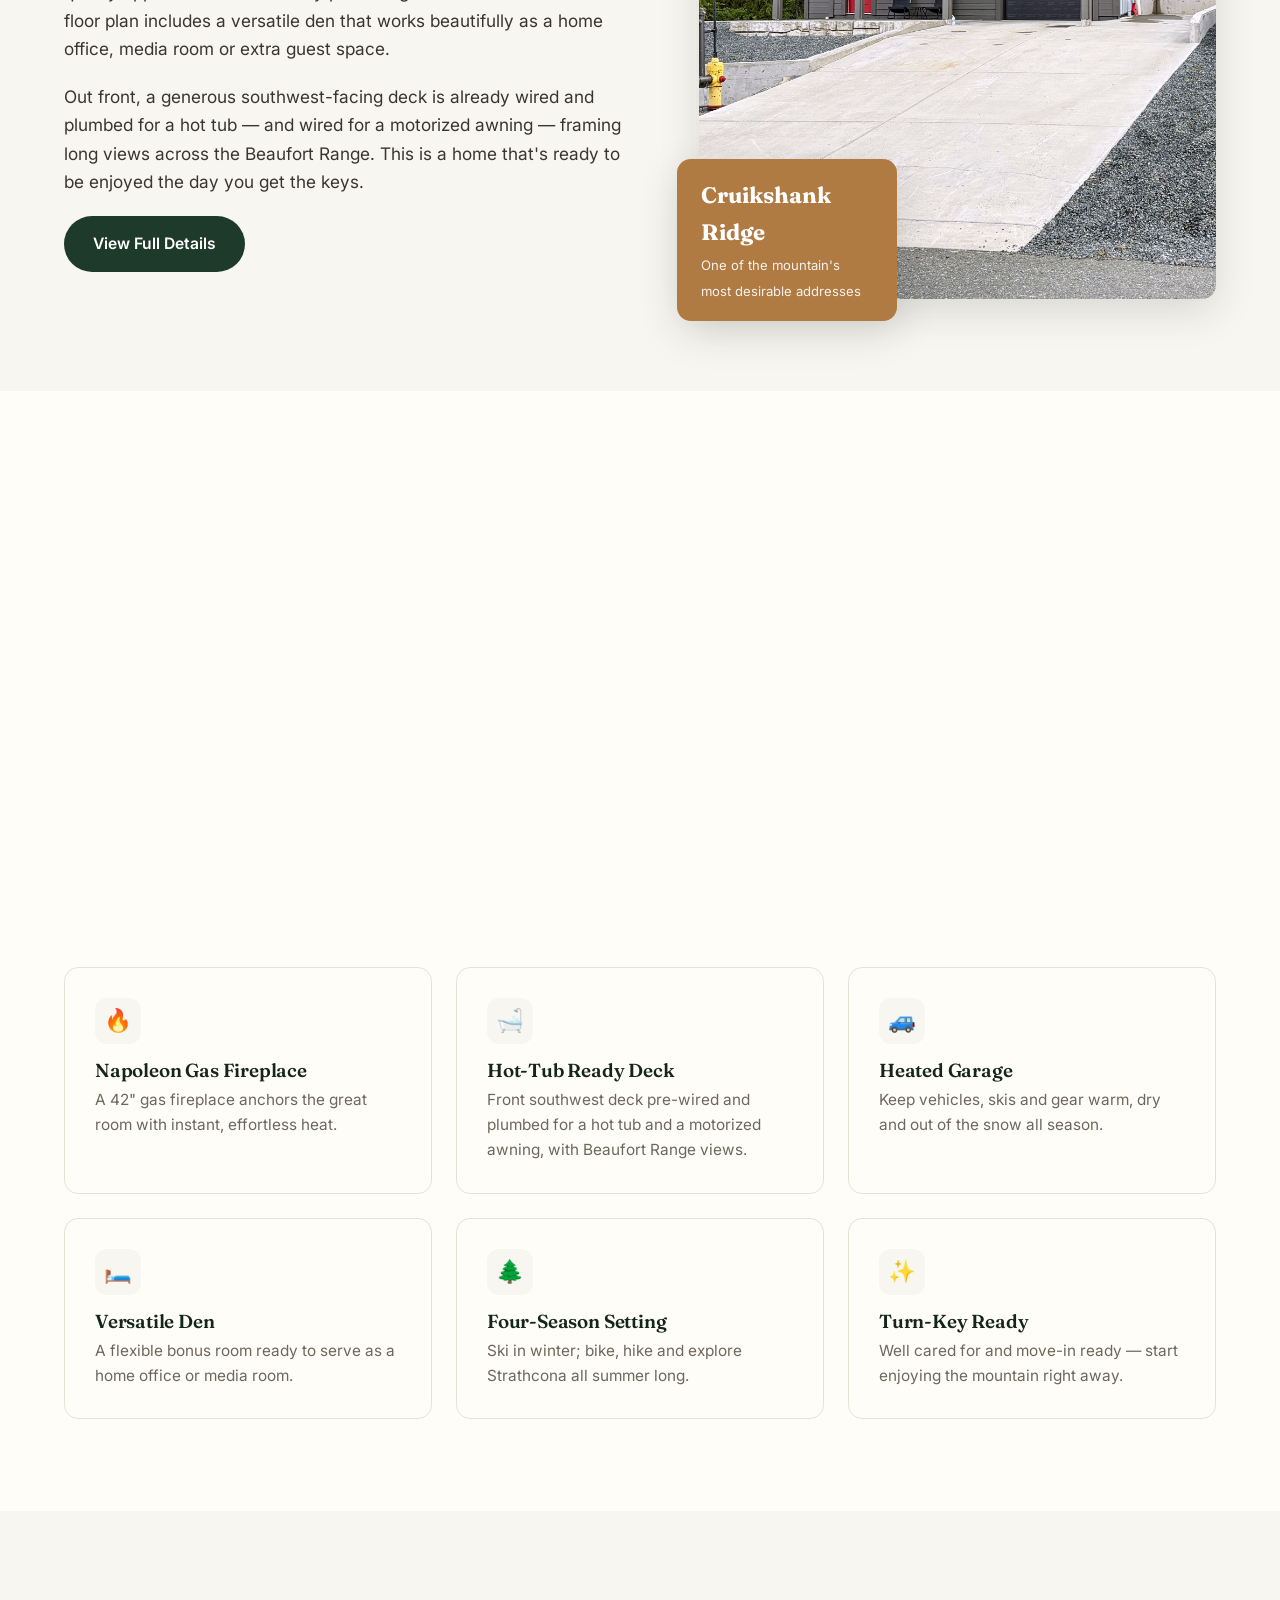
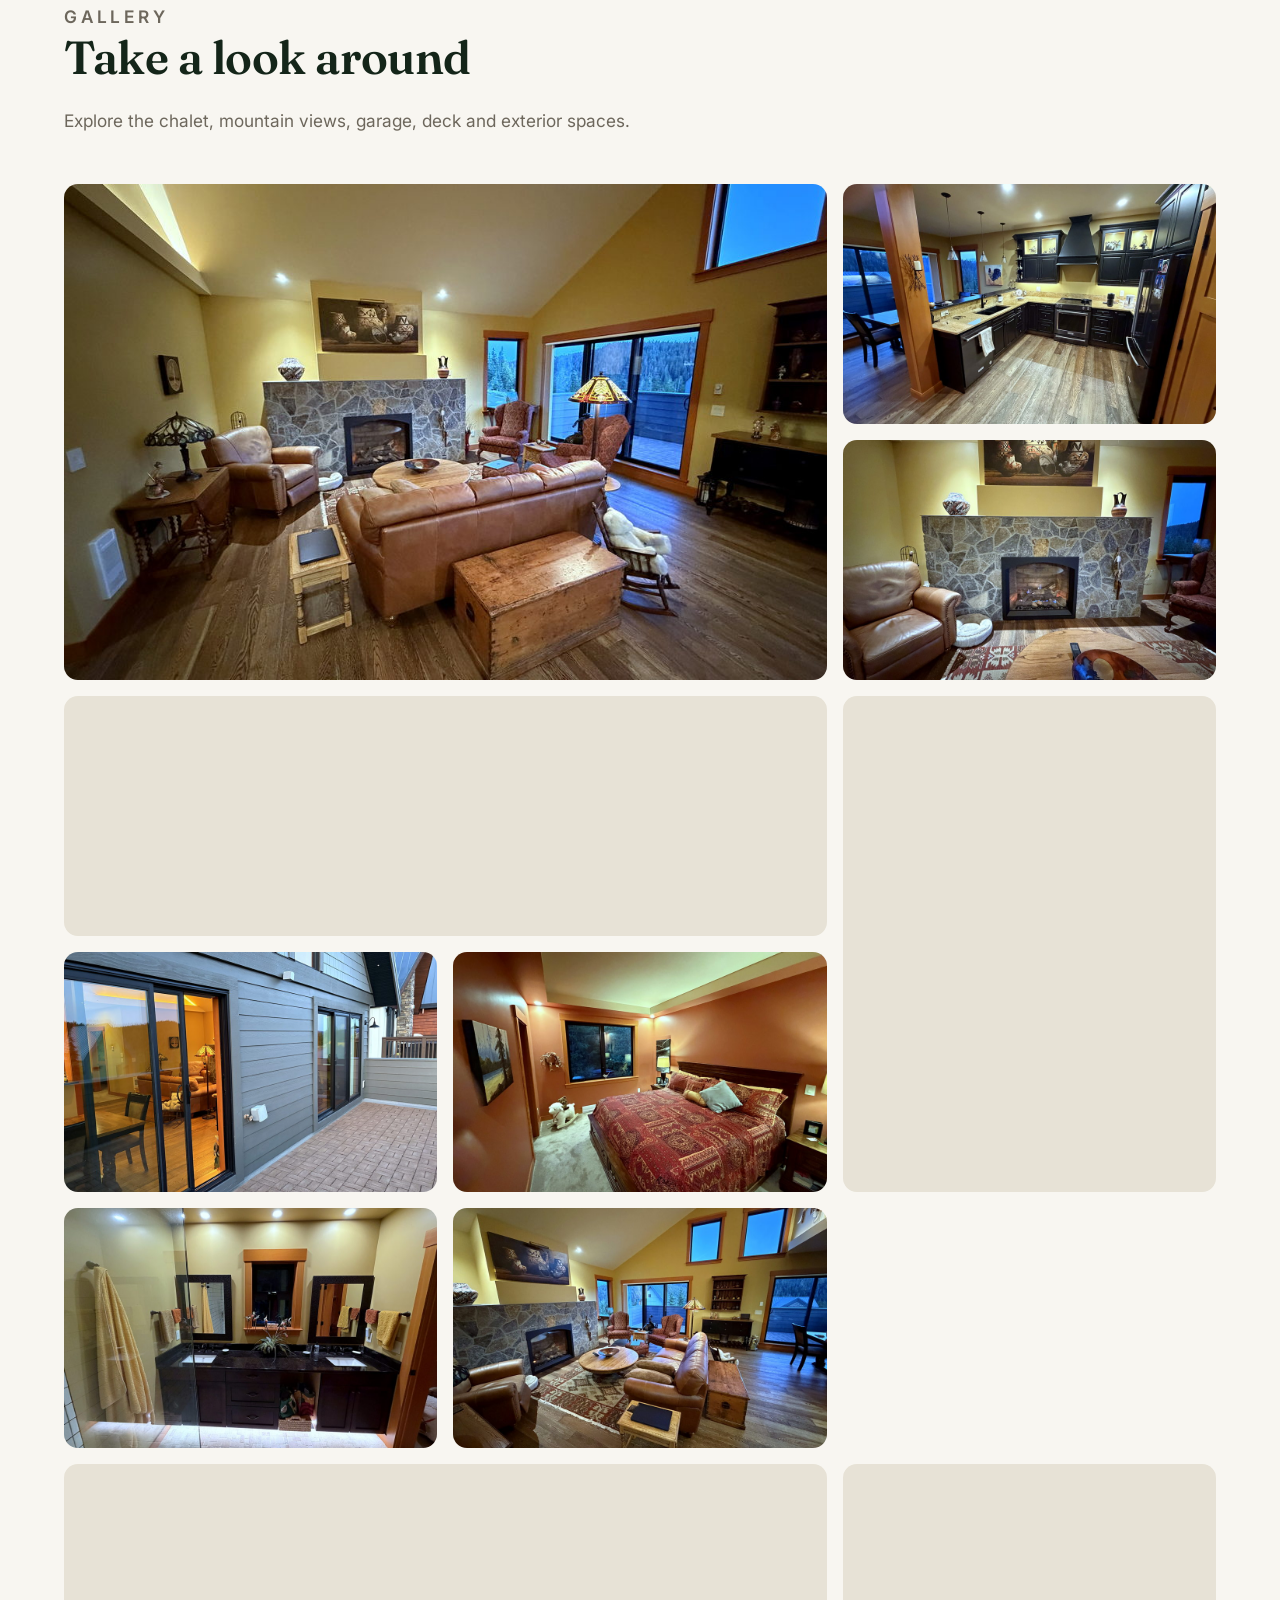
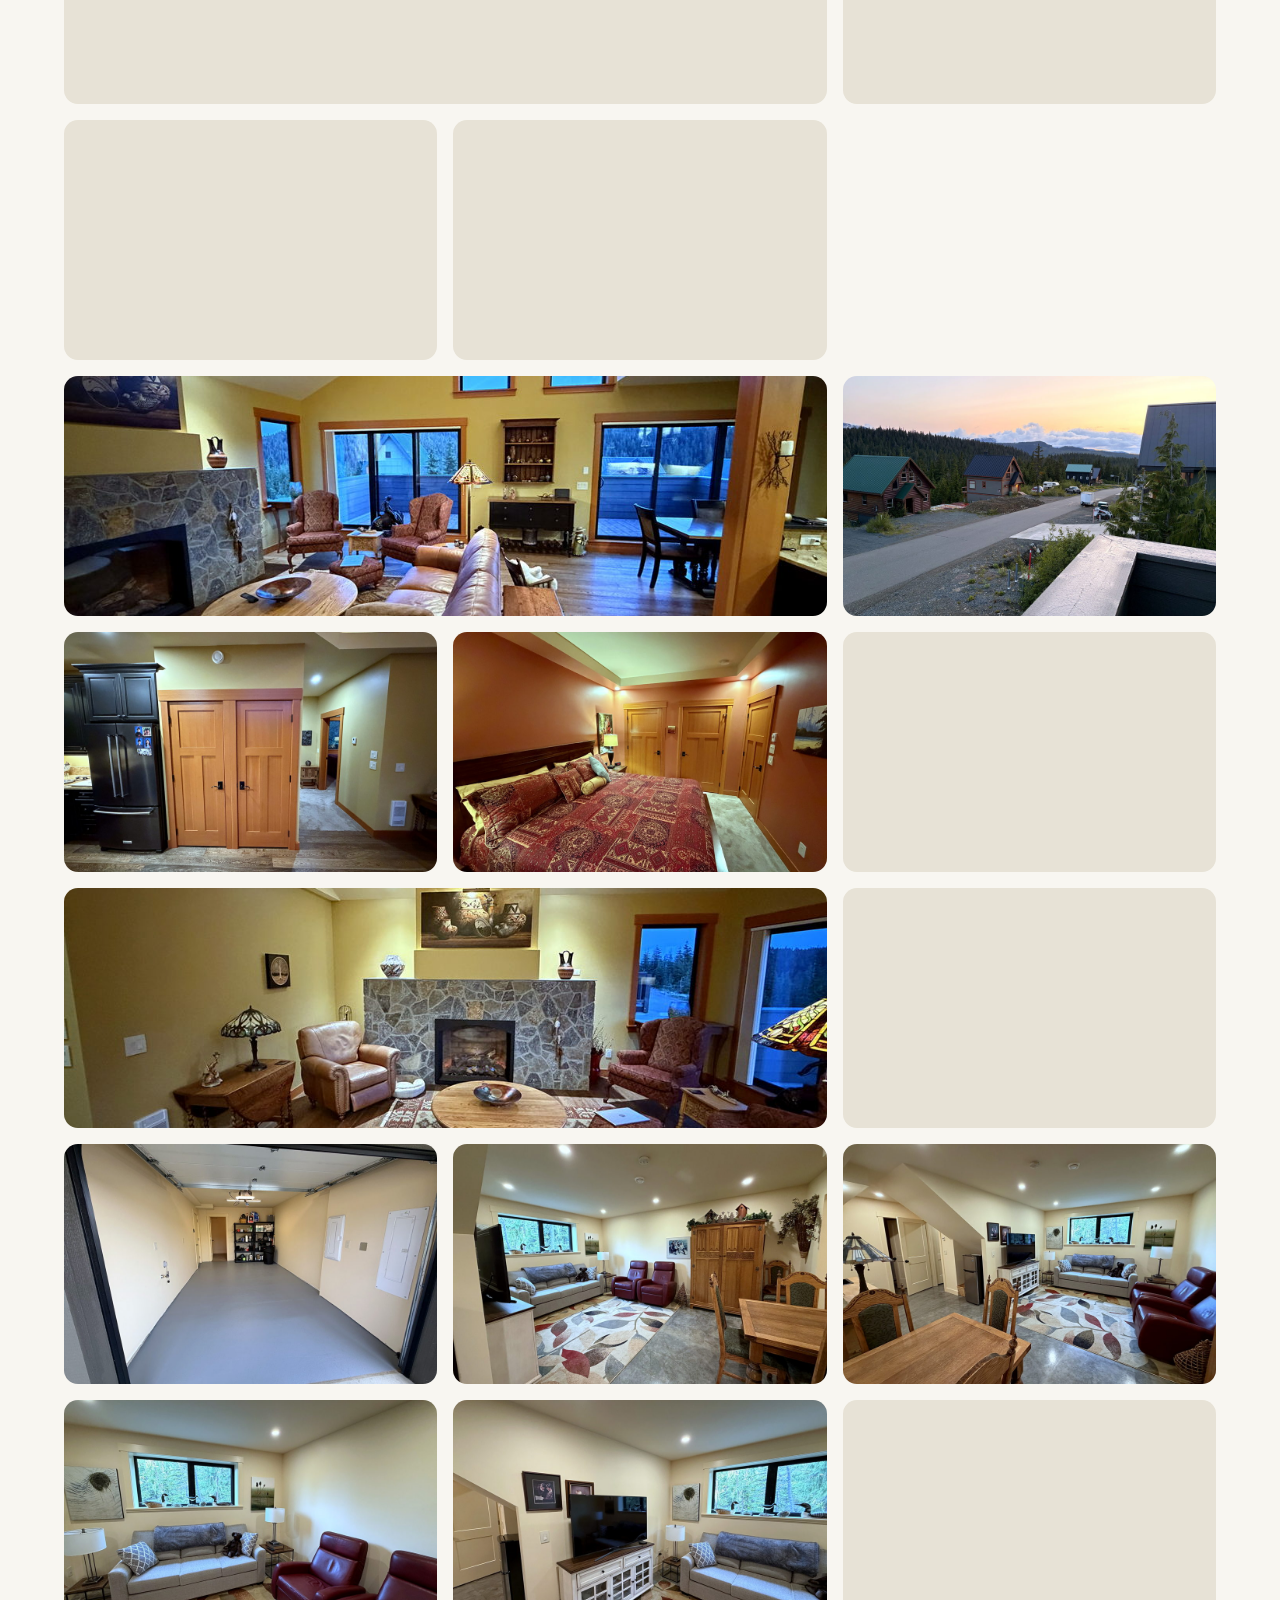
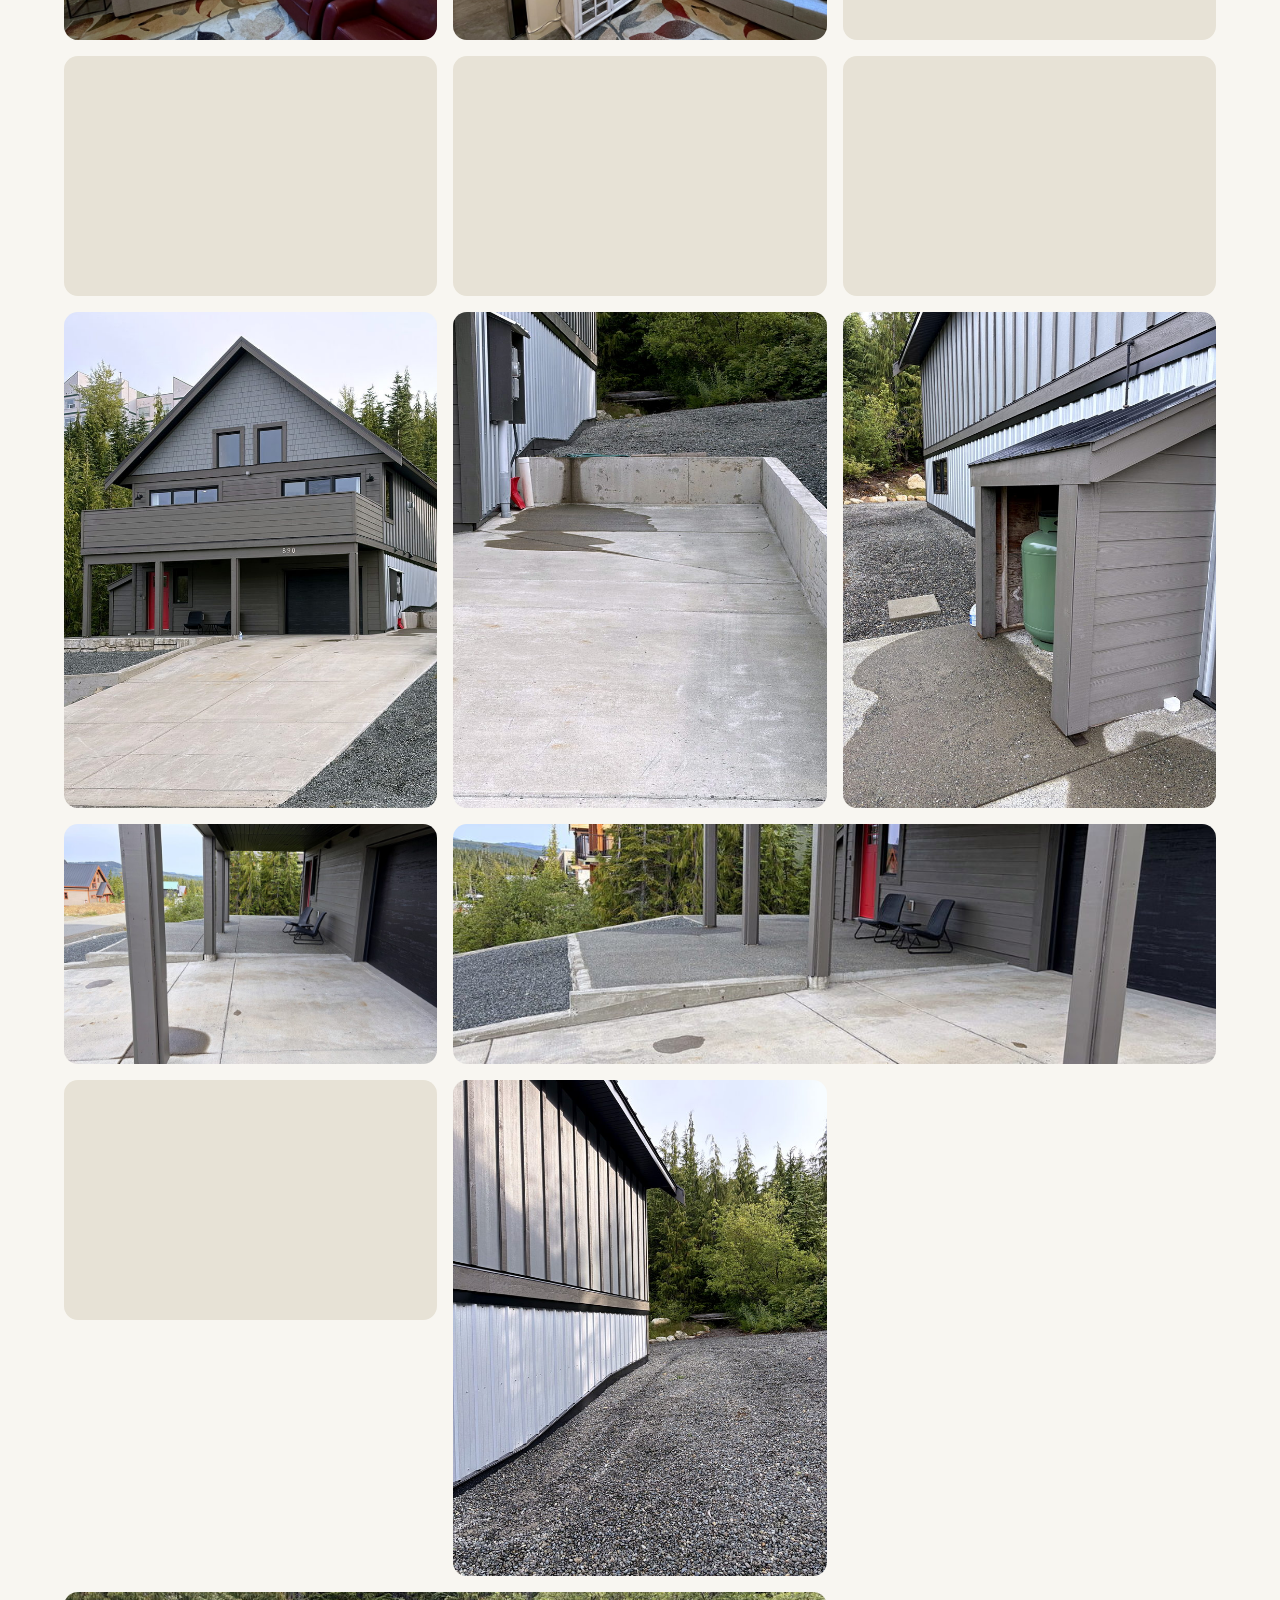
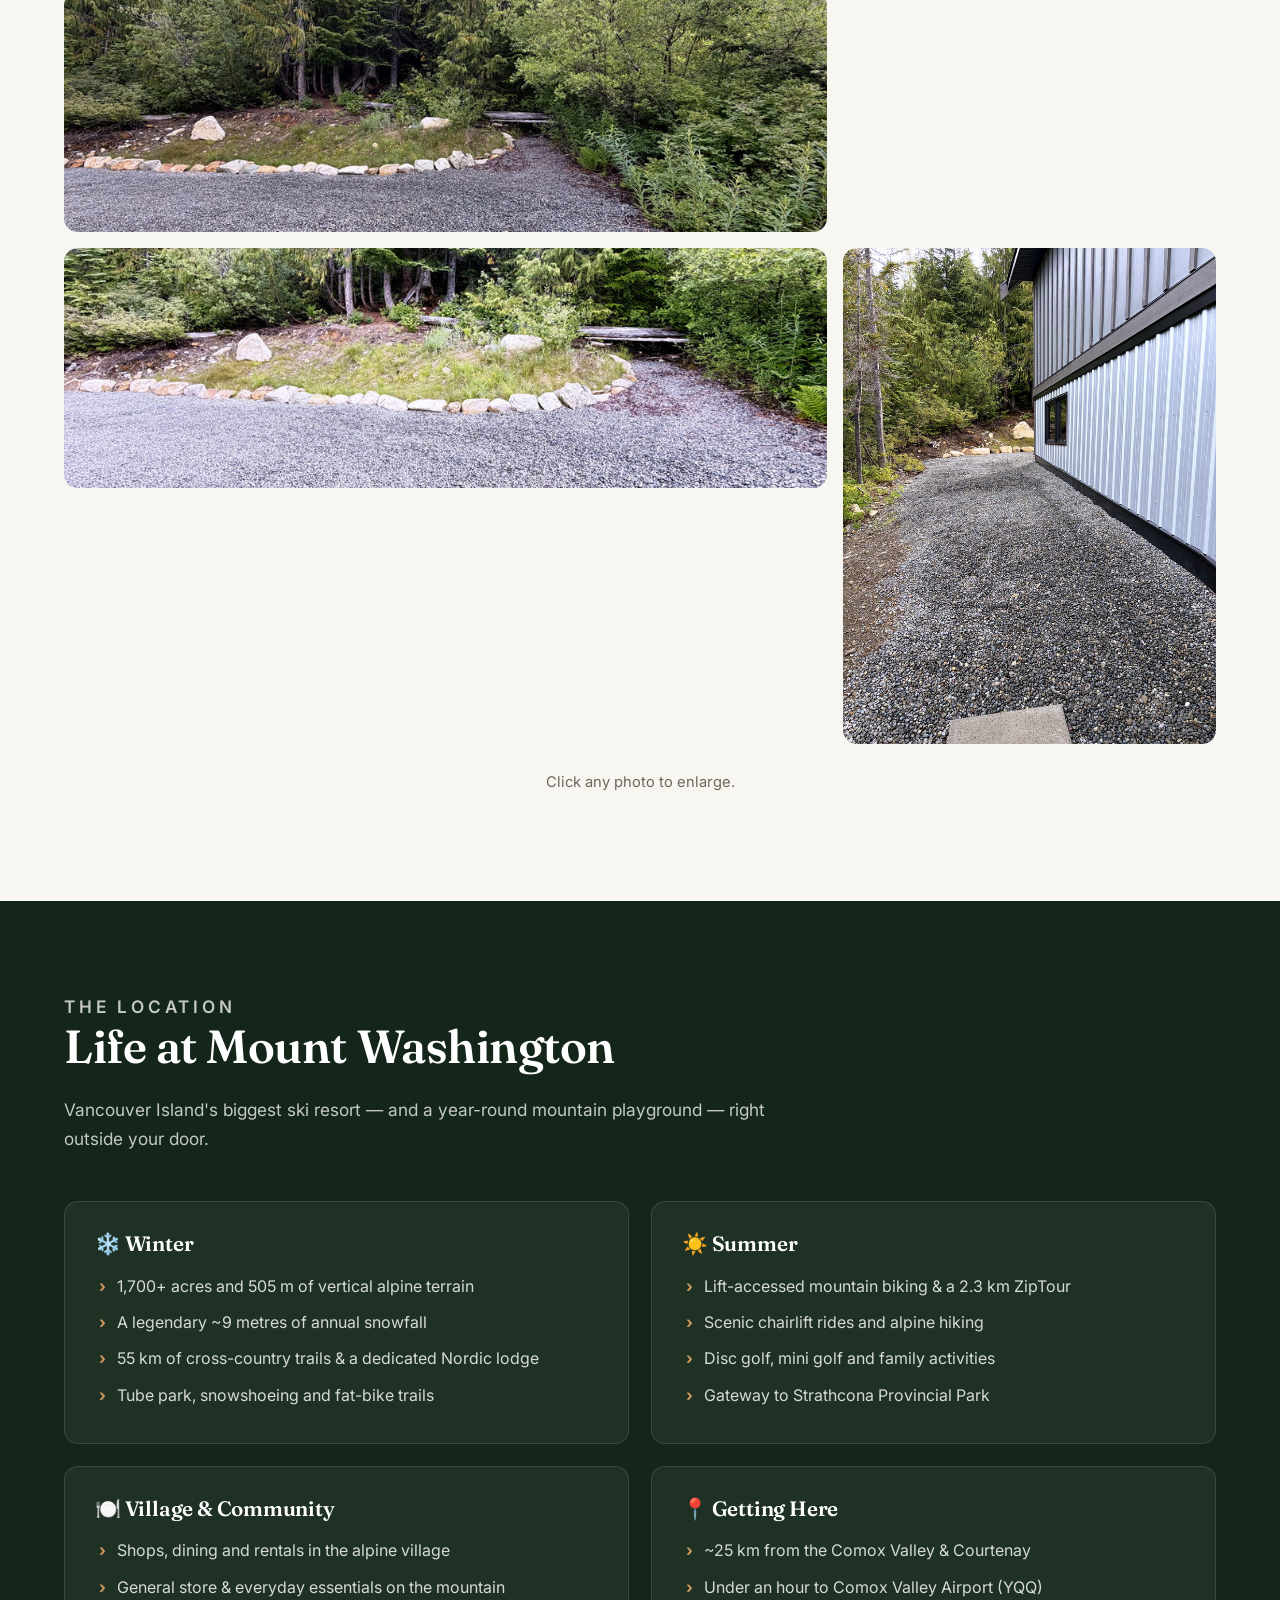
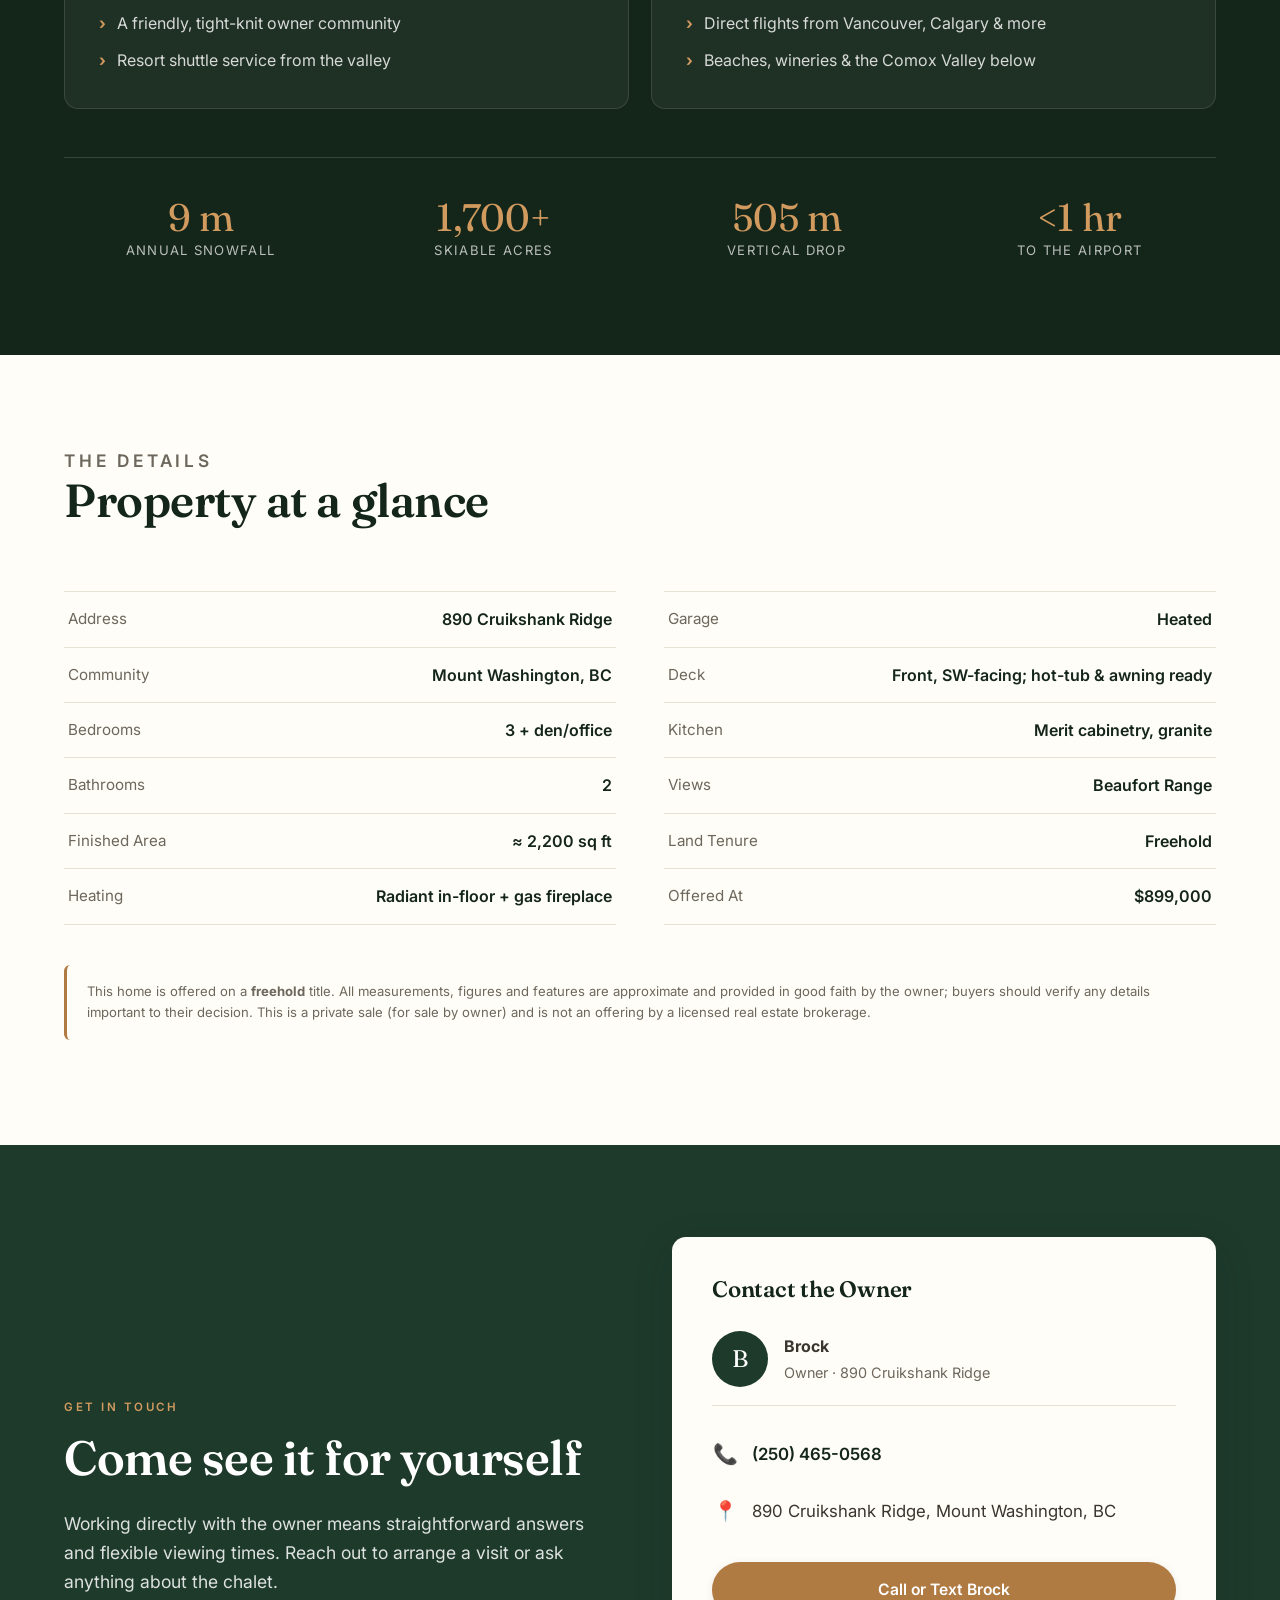
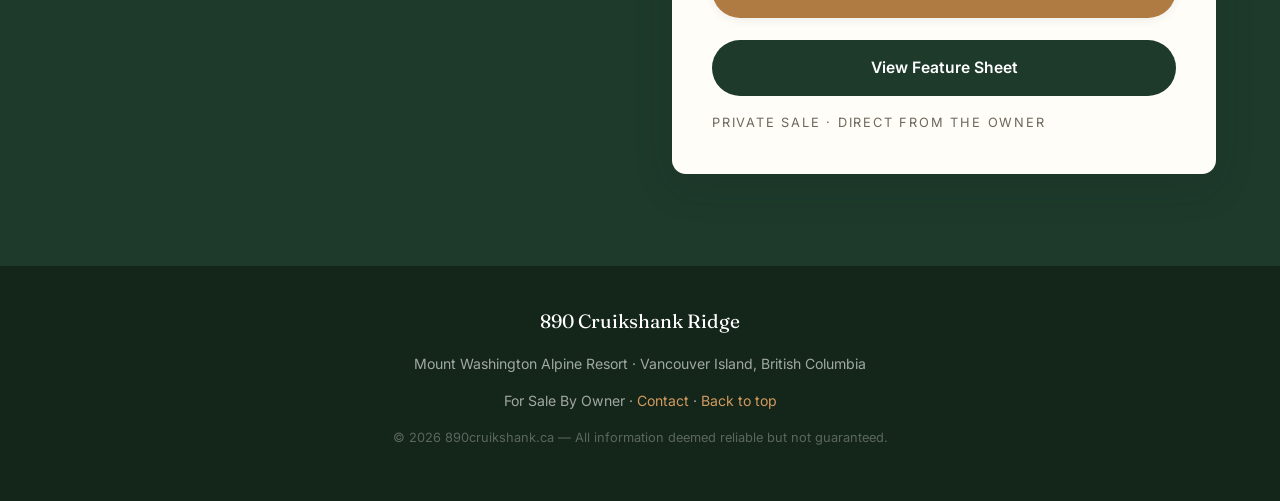
==== commit cb1da624: "feat: add PostHog tracking" ====
--- a/index.html
+++ b/index.html
@@ -19,6 +19,16 @@
   <link rel="preconnect" href="https://fonts.gstatic.com" crossorigin />
   <link href="https://fonts.googleapis.com/css2?family=Fraunces:opsz,wght@9..144,500;9..144,600&family=Inter:wght@400;500;600&display=swap" rel="stylesheet" />
   <link rel="stylesheet" href="css/styles.css" />
+  <script>
+    !function(t,e){var o,n,p,r;e.__SV||(window.posthog=e,e._i=[],e.init=function(i,s,a){function g(t,e){var o=e.split(".");2==o.length&&(t=t[o[0]],e=o[1]),t[e]=function(){t.push([e].concat(Array.prototype.slice.call(arguments,0)))}}(p=t.createElement("script")).type="text/javascript",p.crossOrigin="anonymous",p.async=!0,p.src=s.api_host.replace(".i.posthog.com","-assets.i.posthog.com")+"/static/array.js",(r=t.getElementsByTagName("script")[0]).parentNode.insertBefore(p,r);var u=e;for(void 0!==a?u=e[a]=[]:a="posthog",u.people=u.people||[],u.toString=function(t){var e="posthog";return"posthog"!==a&&(e+="."+a),t||(e+=" (stub)"),e},u.people.toString=function(){return u.toString(1)+".people (stub)"},o="init capture register register_once register_for_session unregister unregister_for_session getFeatureFlag getFeatureFlagPayload isFeatureEnabled reloadFeatureFlags updateEarlyAccessFeatureEnrollment getEarlyAccessFeatures on onFeatureFlags onSessionId getSurveys getActiveMatchingSurveys renderSurvey canRenderSurvey identify setPersonProperties group resetGroups setPersonPropertiesForFlags resetPersonPropertiesForFlags setGroupPropertiesForFlags resetGroupPropertiesForFlags reset get_distinct_id getGroups get_session_id get_session_replay_url alias set_config startSessionRecording stopSessionRecording sessionRecordingStarted captureException loadToolbar get_property getSessionProperty createPersonProfile opt_in_capturing opt_out_capturing has_opted_in_capturing has_opted_out_capturing clear_opt_in_out_capturing debug getPageviewId".split(" "),n=0;n<o.length;n++)g(u,o[n]);e._i.push([i,s,a])},e.__SV=1)}(document,window.posthog||[]);
+    posthog.init('phc_ObZmGamK3pPB908FG754y9dhzXV0oVdCW070HZAMO2D', {
+      api_host: 'https://us.i.posthog.com',
+      person_profiles: 'anonymous',
+      capture_pageview: true,
+      capture_pageleave: true,
+      autocapture: false
+    });
+  </script>
 </head>
 <body>
 
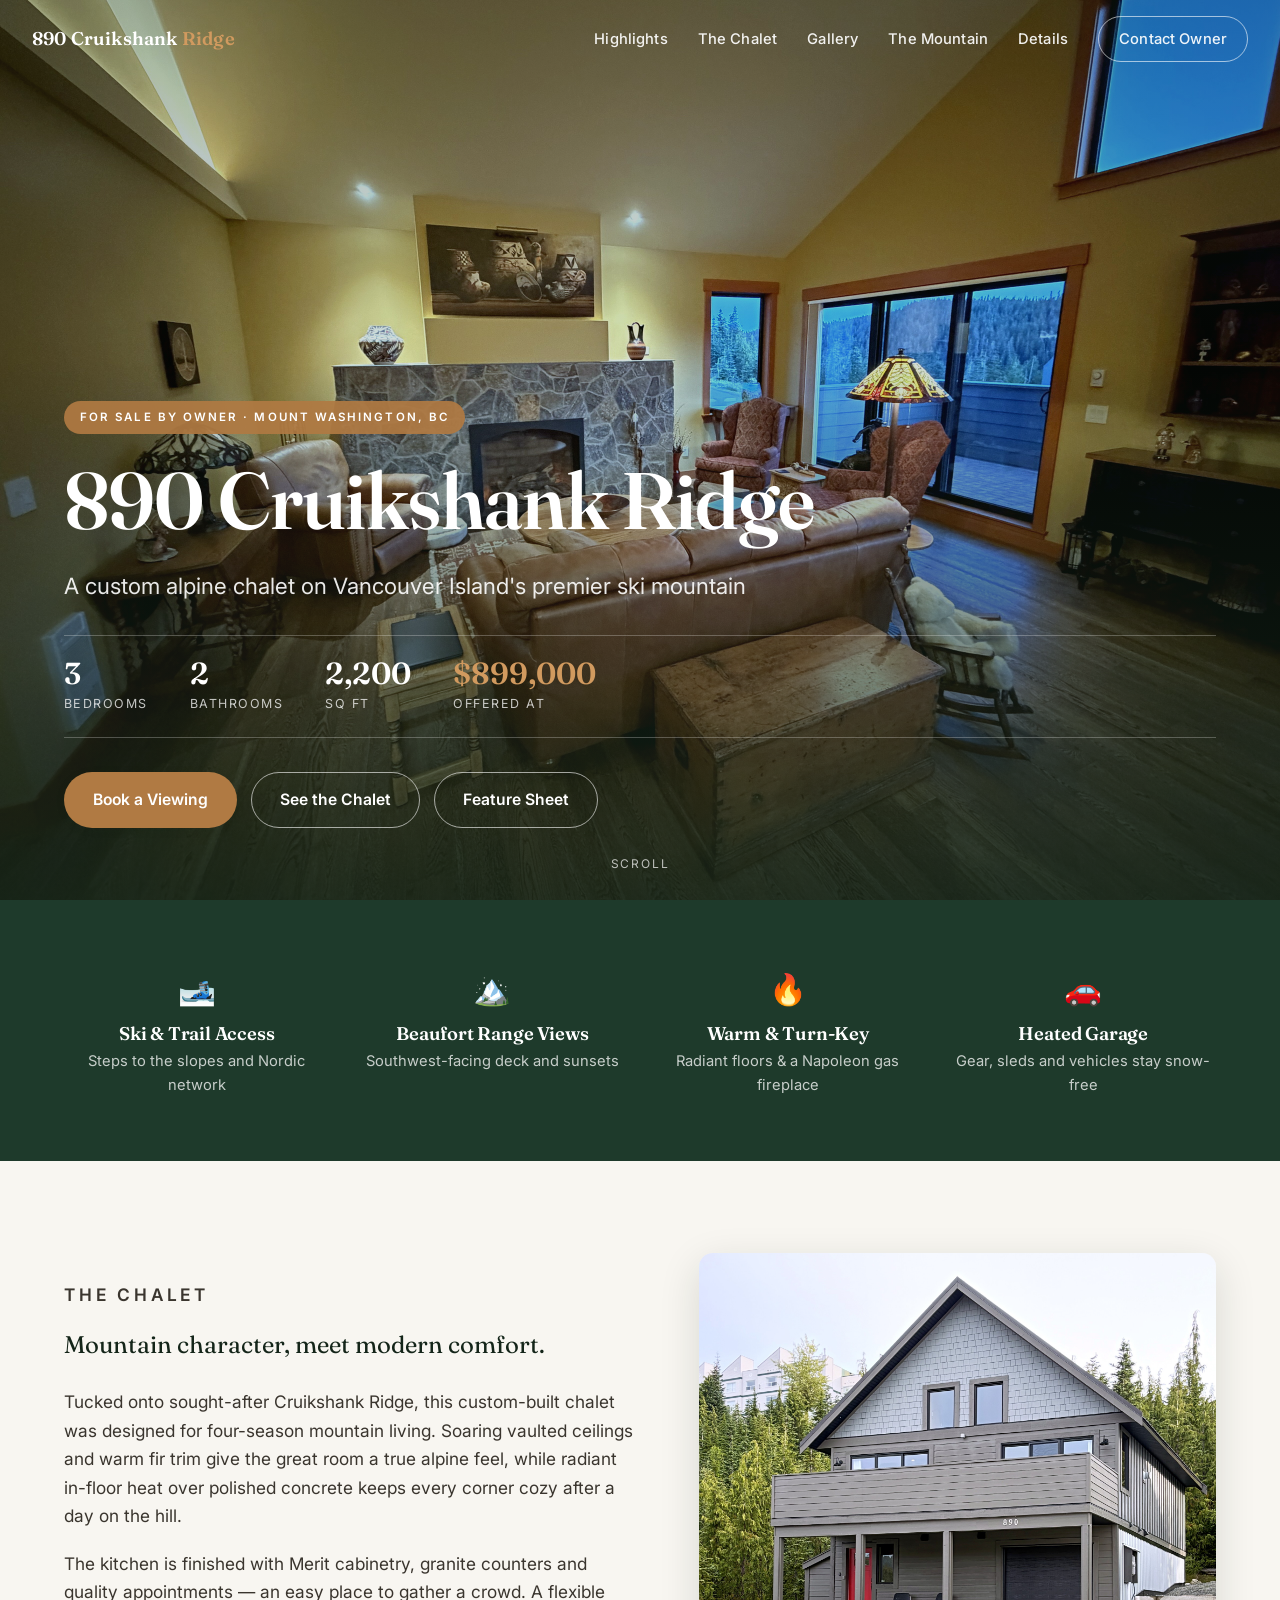
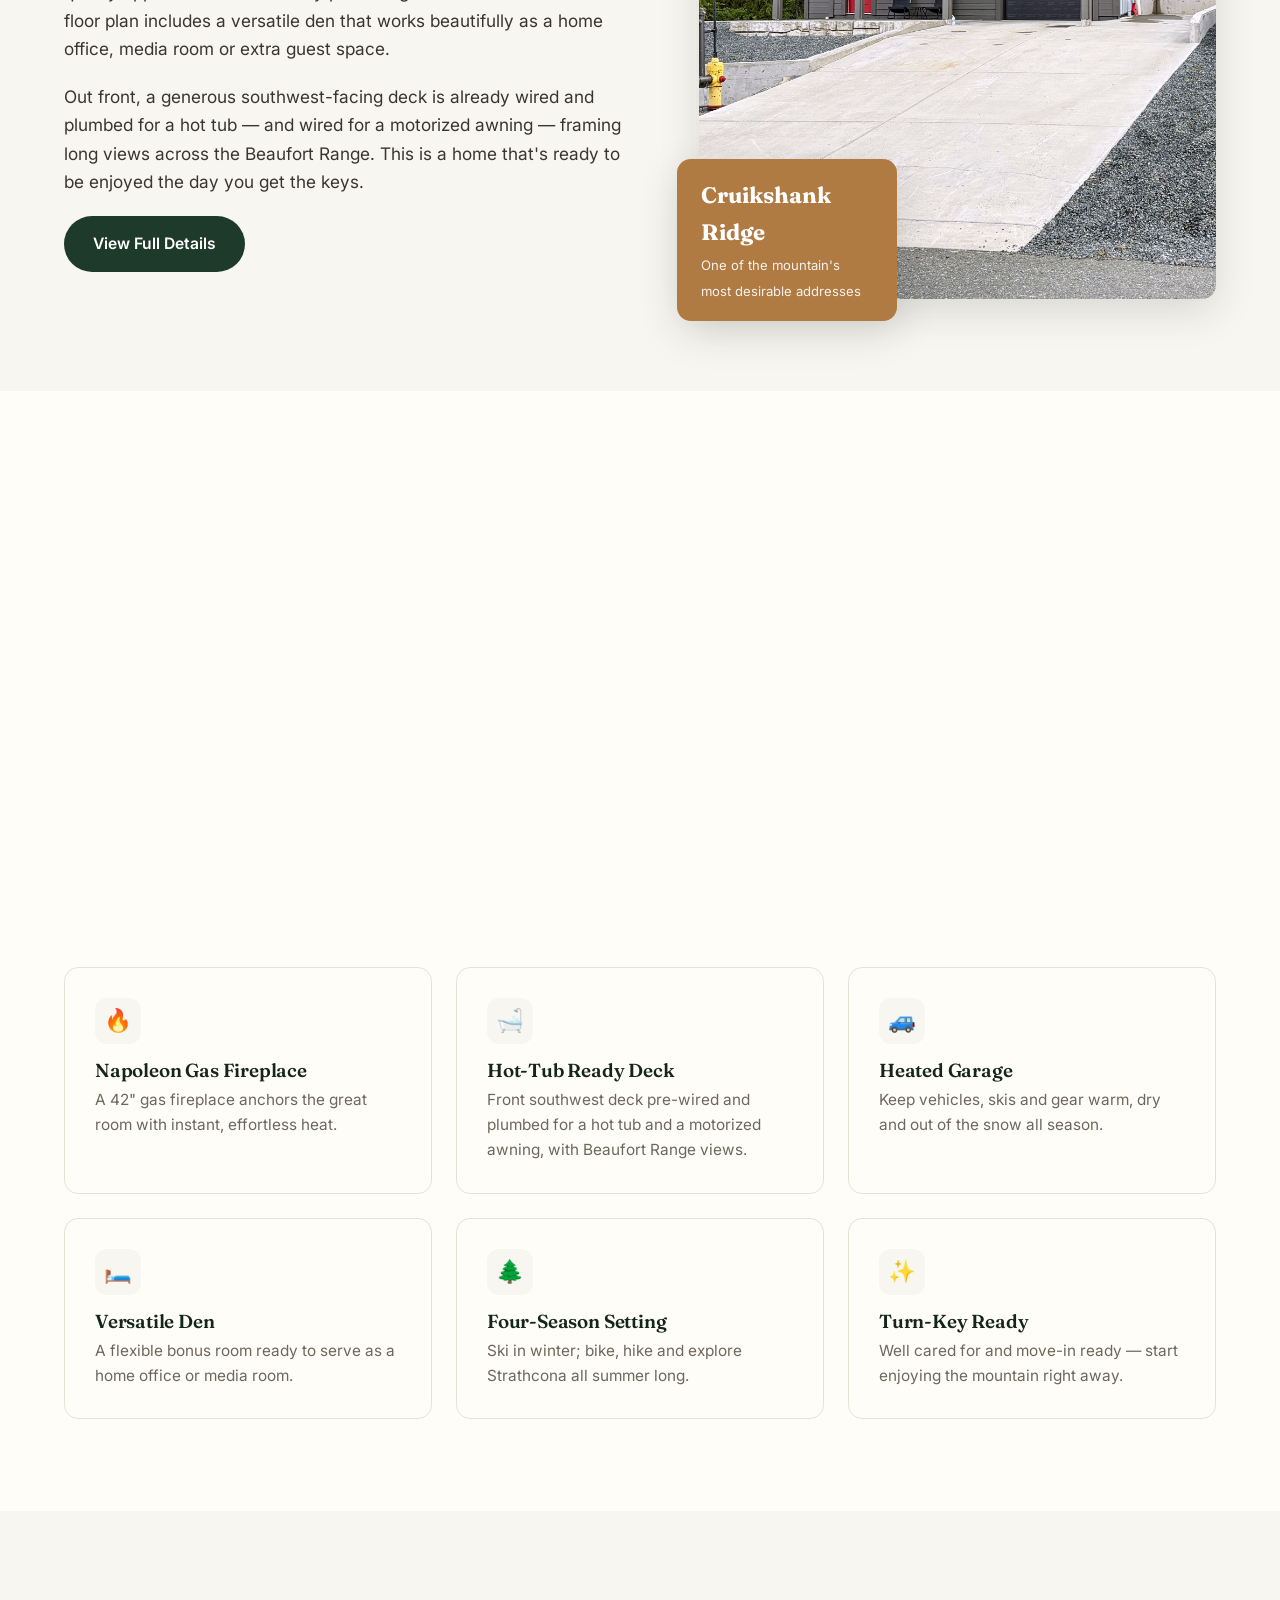
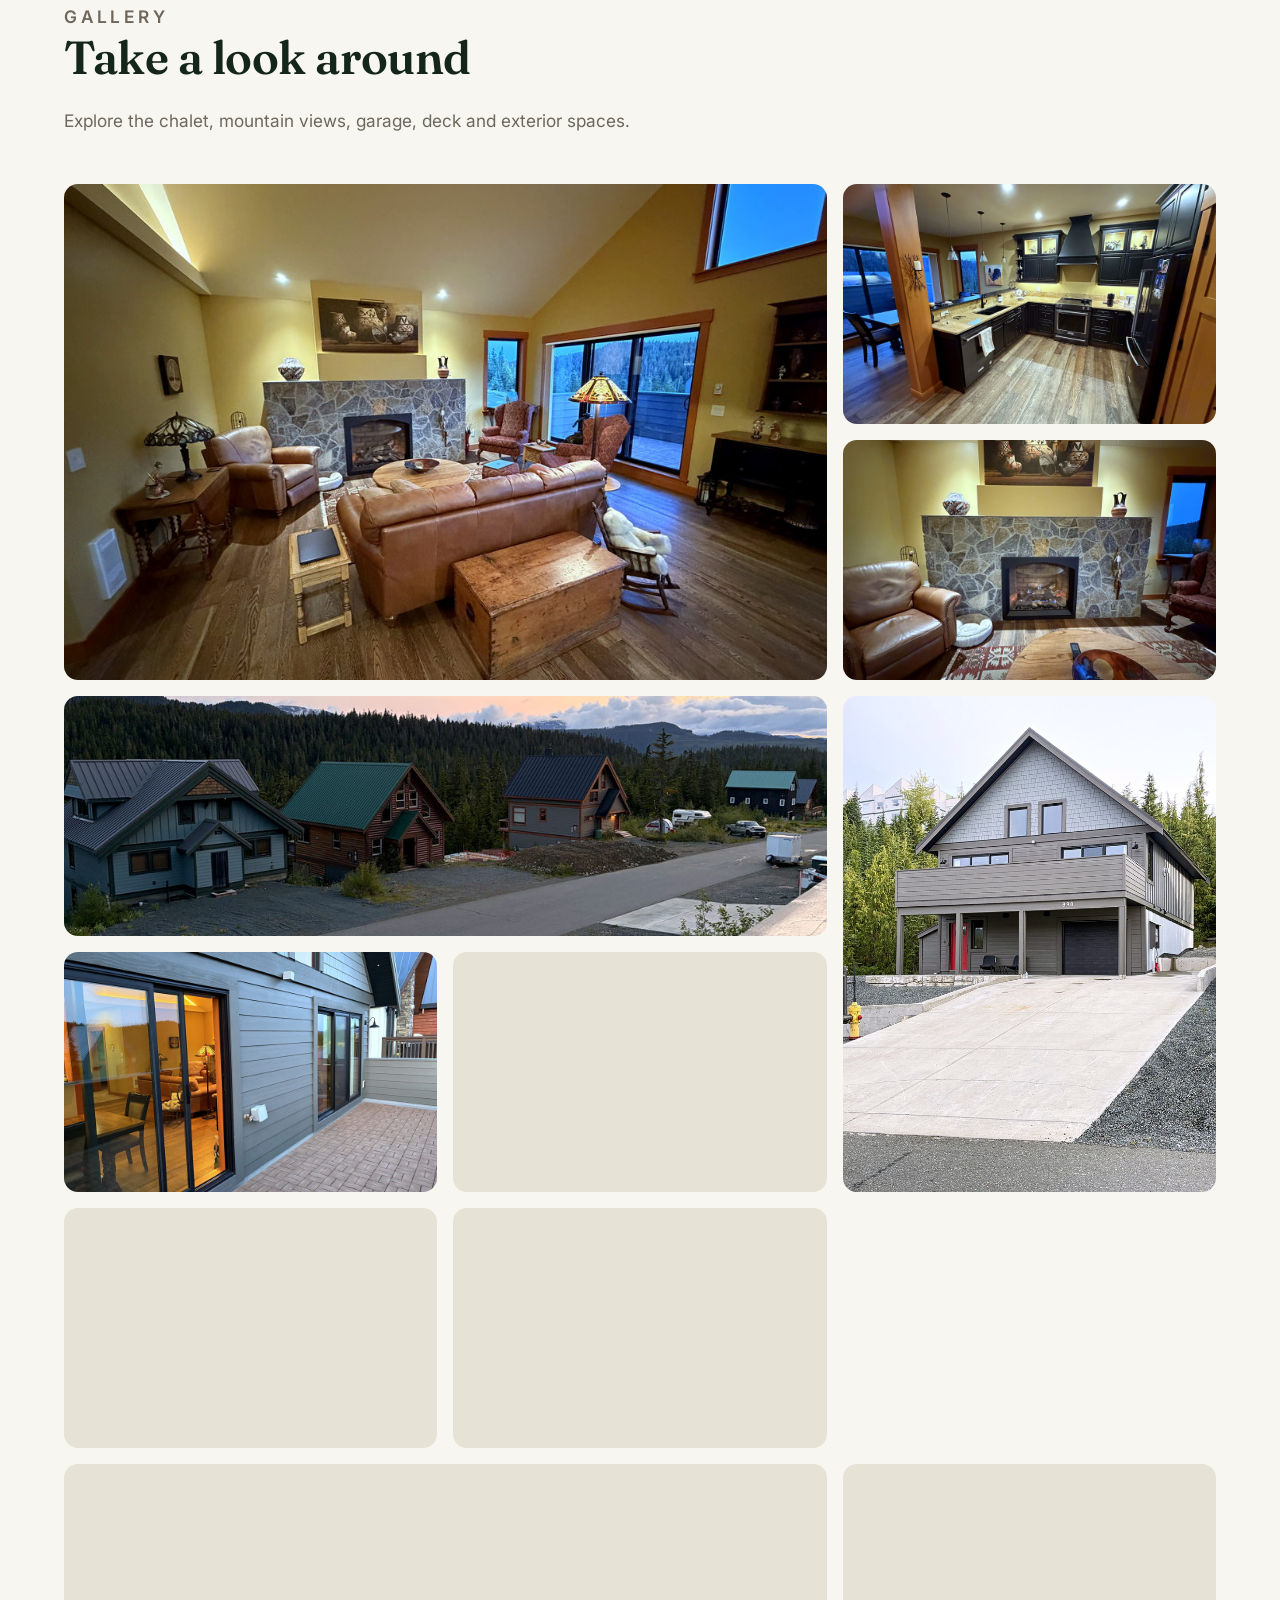
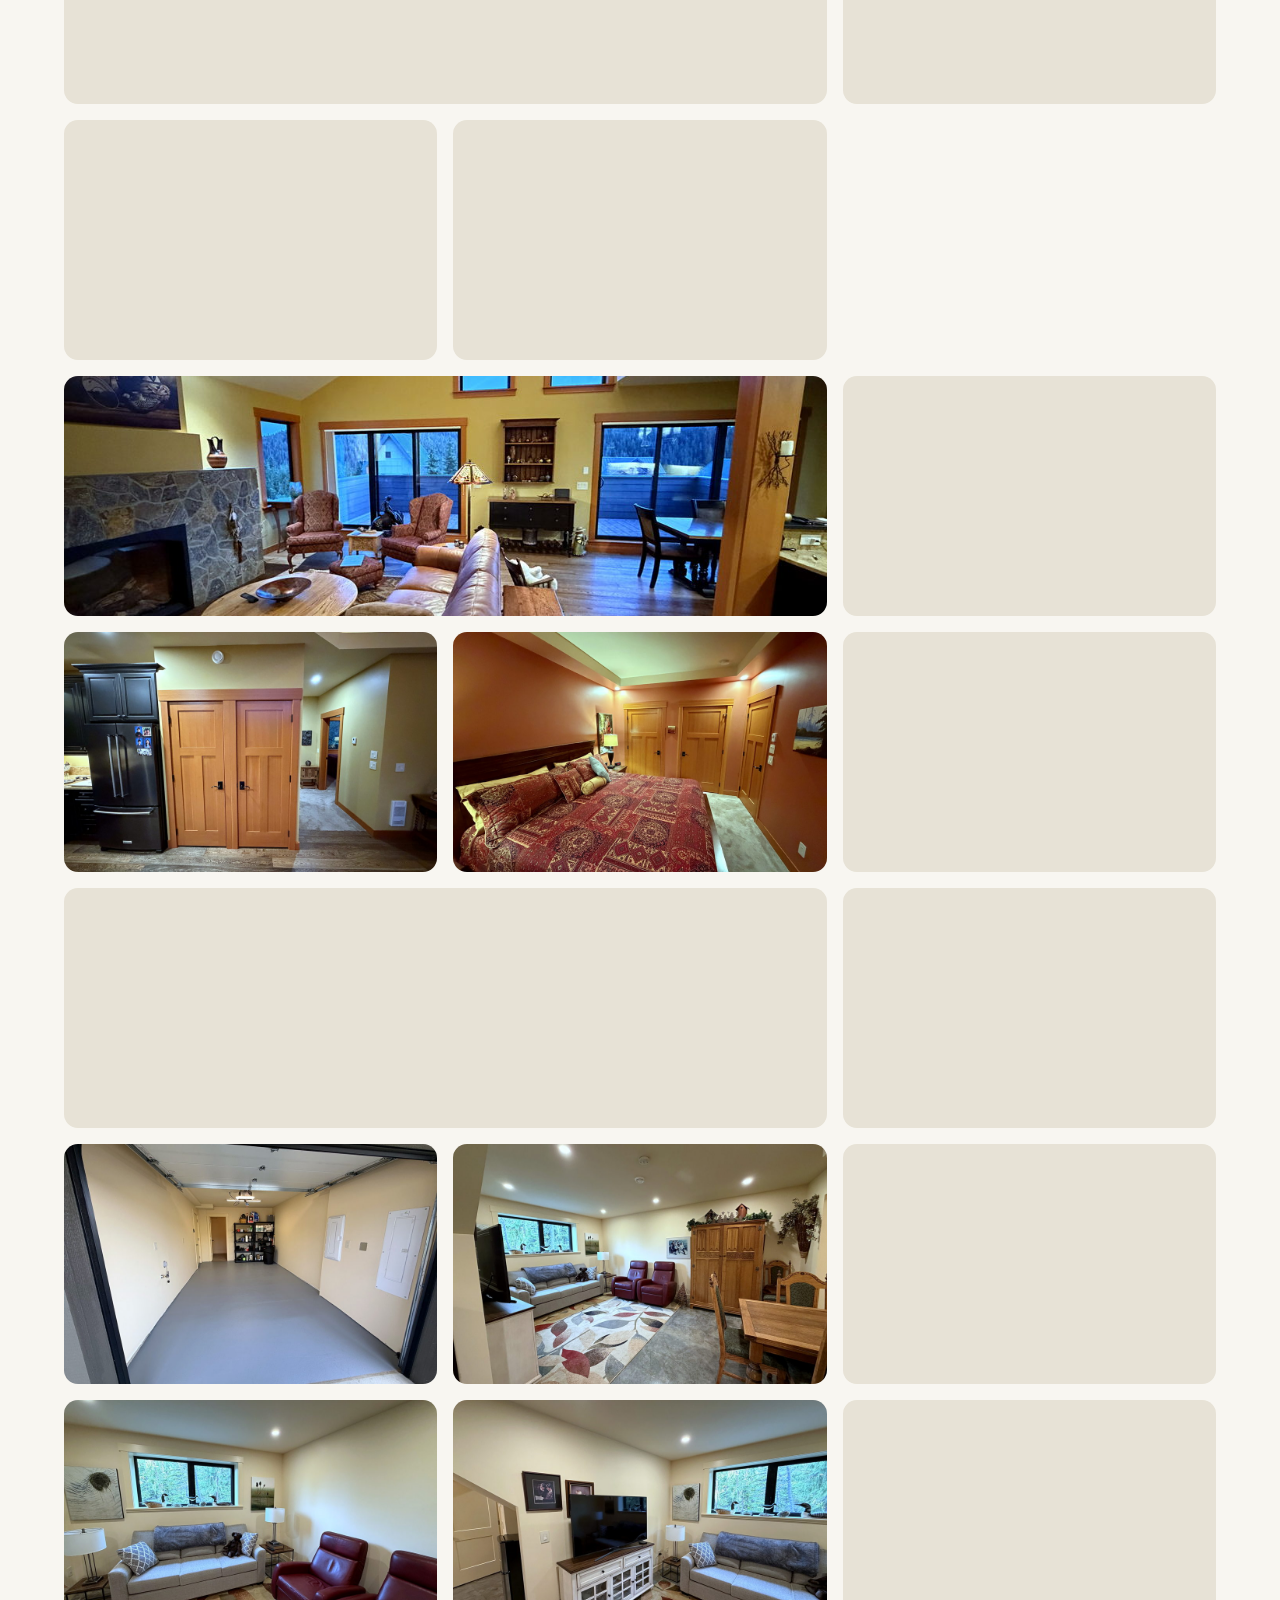
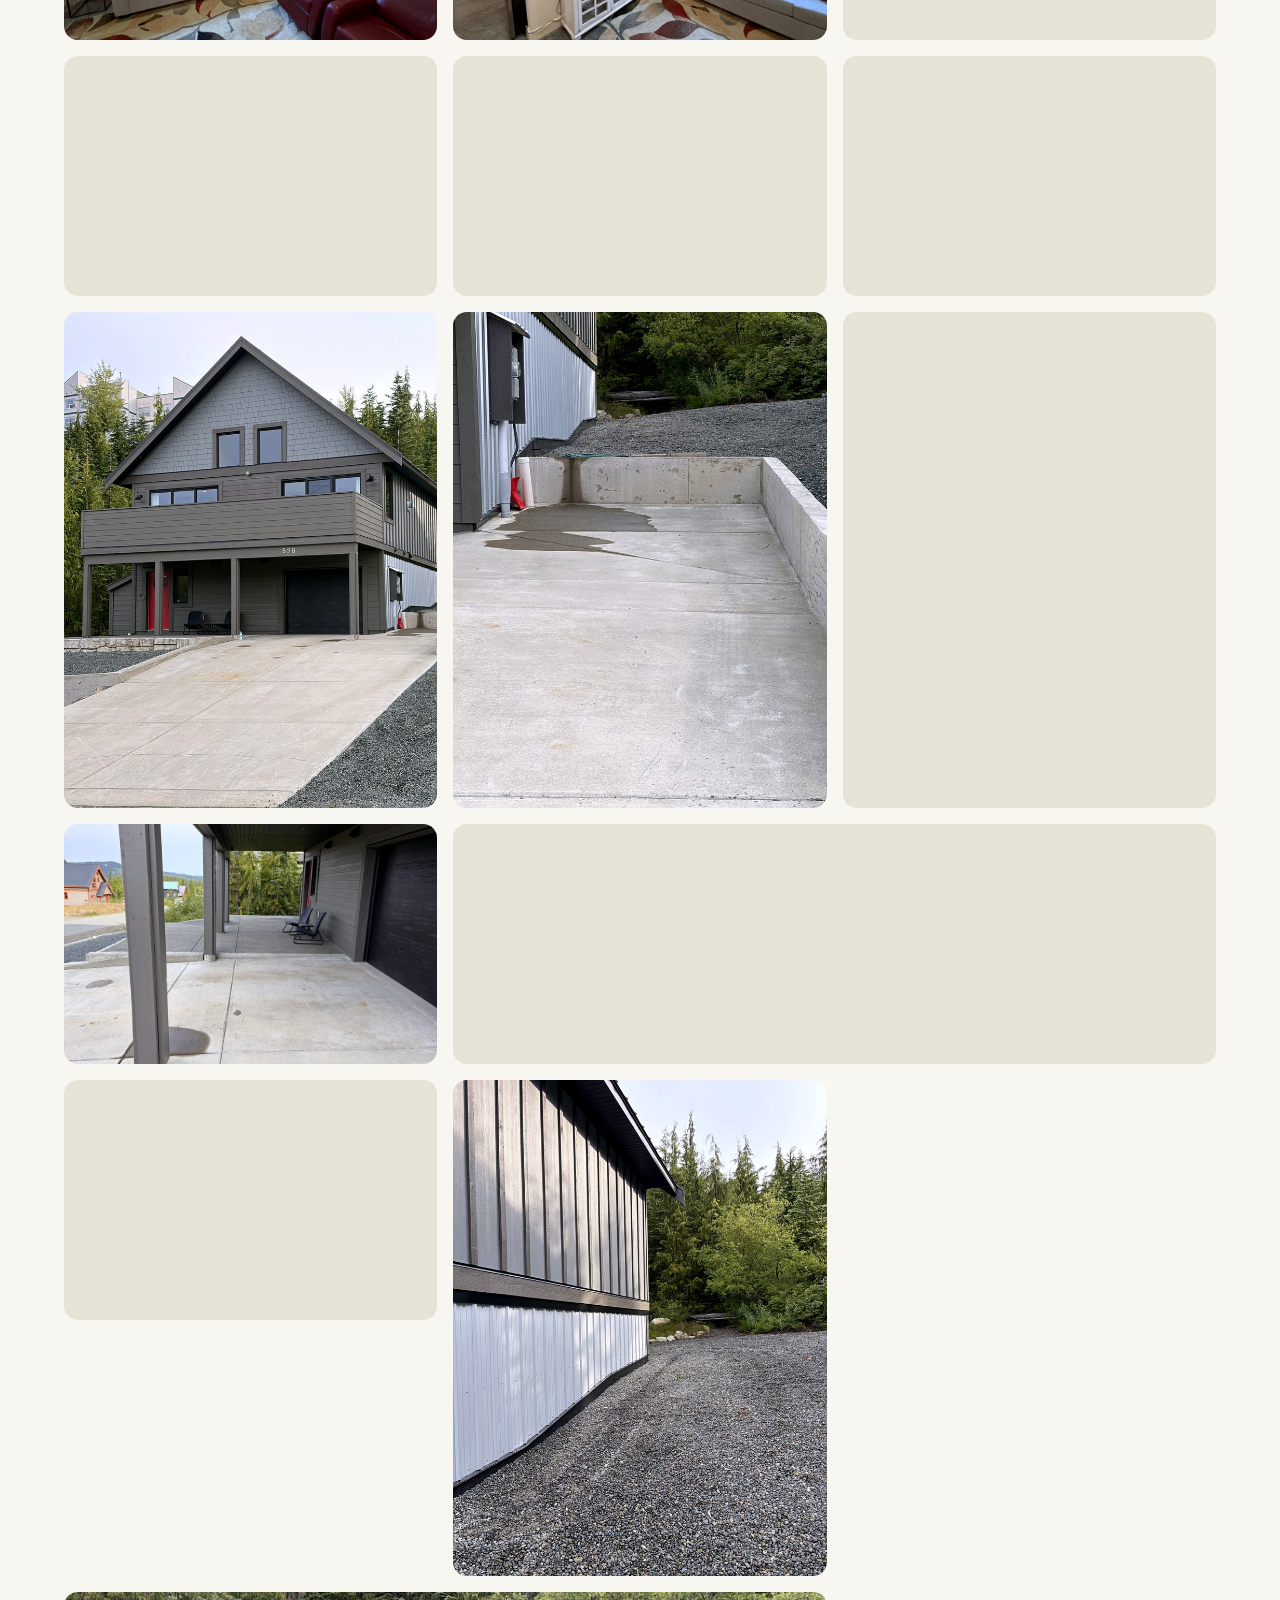
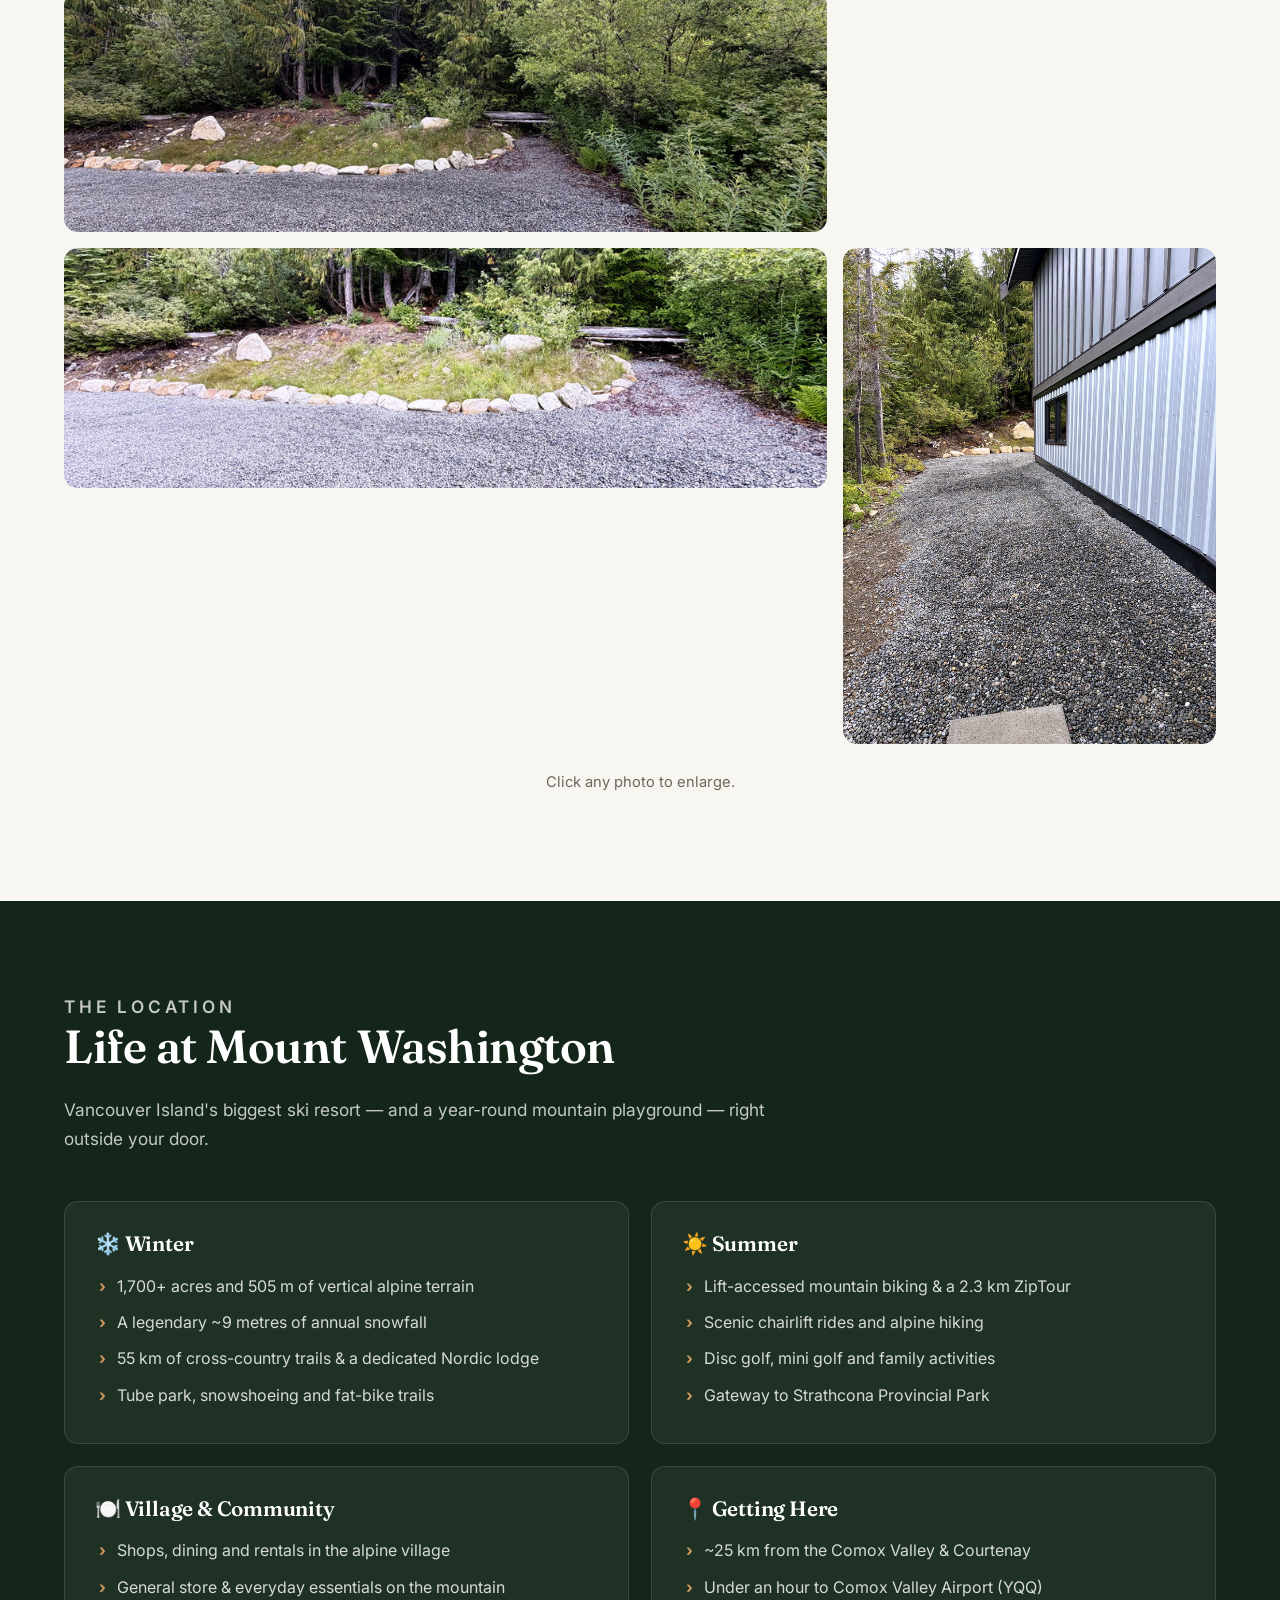
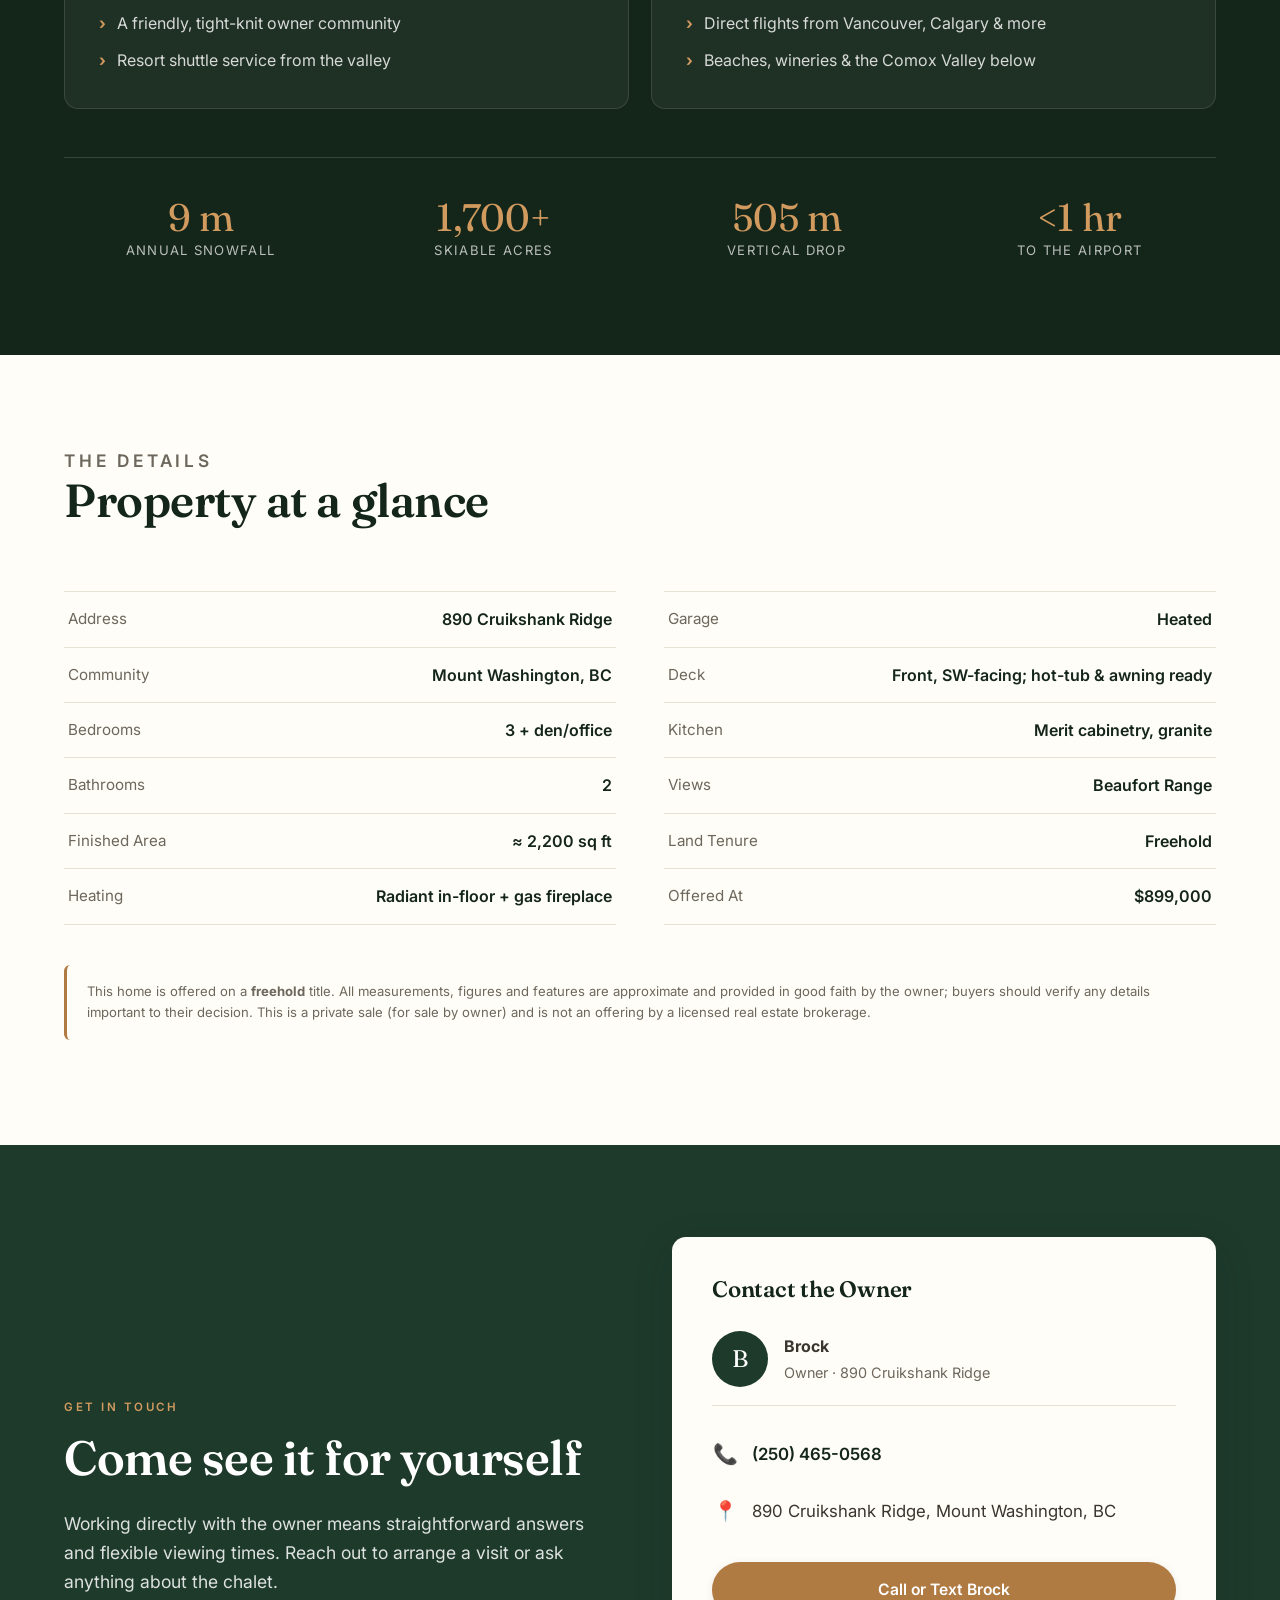
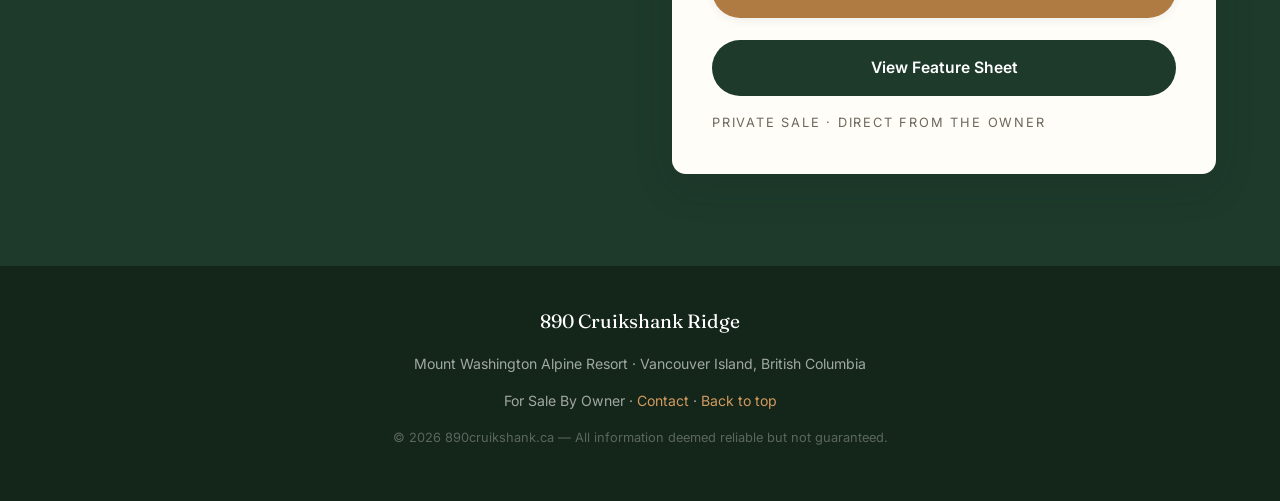
==== commit d5e5ab64: "fix: use dedicated PostHog project token" ====
--- a/index.html
+++ b/index.html
@@ -21,12 +21,15 @@
   <link rel="stylesheet" href="css/styles.css" />
   <script>
     !function(t,e){var o,n,p,r;e.__SV||(window.posthog=e,e._i=[],e.init=function(i,s,a){function g(t,e){var o=e.split(".");2==o.length&&(t=t[o[0]],e=o[1]),t[e]=function(){t.push([e].concat(Array.prototype.slice.call(arguments,0)))}}(p=t.createElement("script")).type="text/javascript",p.crossOrigin="anonymous",p.async=!0,p.src=s.api_host.replace(".i.posthog.com","-assets.i.posthog.com")+"/static/array.js",(r=t.getElementsByTagName("script")[0]).parentNode.insertBefore(p,r);var u=e;for(void 0!==a?u=e[a]=[]:a="posthog",u.people=u.people||[],u.toString=function(t){var e="posthog";return"posthog"!==a&&(e+="."+a),t||(e+=" (stub)"),e},u.people.toString=function(){return u.toString(1)+".people (stub)"},o="init capture register register_once register_for_session unregister unregister_for_session getFeatureFlag getFeatureFlagPayload isFeatureEnabled reloadFeatureFlags updateEarlyAccessFeatureEnrollment getEarlyAccessFeatures on onFeatureFlags onSessionId getSurveys getActiveMatchingSurveys renderSurvey canRenderSurvey identify setPersonProperties group resetGroups setPersonPropertiesForFlags resetPersonPropertiesForFlags setGroupPropertiesForFlags resetGroupPropertiesForFlags reset get_distinct_id getGroups get_session_id get_session_replay_url alias set_config startSessionRecording stopSessionRecording sessionRecordingStarted captureException loadToolbar get_property getSessionProperty createPersonProfile opt_in_capturing opt_out_capturing has_opted_in_capturing has_opted_out_capturing clear_opt_in_out_capturing debug getPageviewId".split(" "),n=0;n<o.length;n++)g(u,o[n]);e._i.push([i,s,a])},e.__SV=1)}(document,window.posthog||[]);
-    posthog.init('phc_ObZmGamK3pPB908FG754y9dhzXV0oVdCW070HZAMO2D', {
+    posthog.init('phc_zxEAYHEJtNuF5jCz83YUmnt8GurVrmJ6NysUHZvdto9B', {
       api_host: 'https://us.i.posthog.com',
       person_profiles: 'anonymous',
       capture_pageview: true,
       capture_pageleave: true,
       autocapture: false
+    });
+    posthog.register({
+      site: '890cruikshank.ca'
     });
   </script>
 </head>
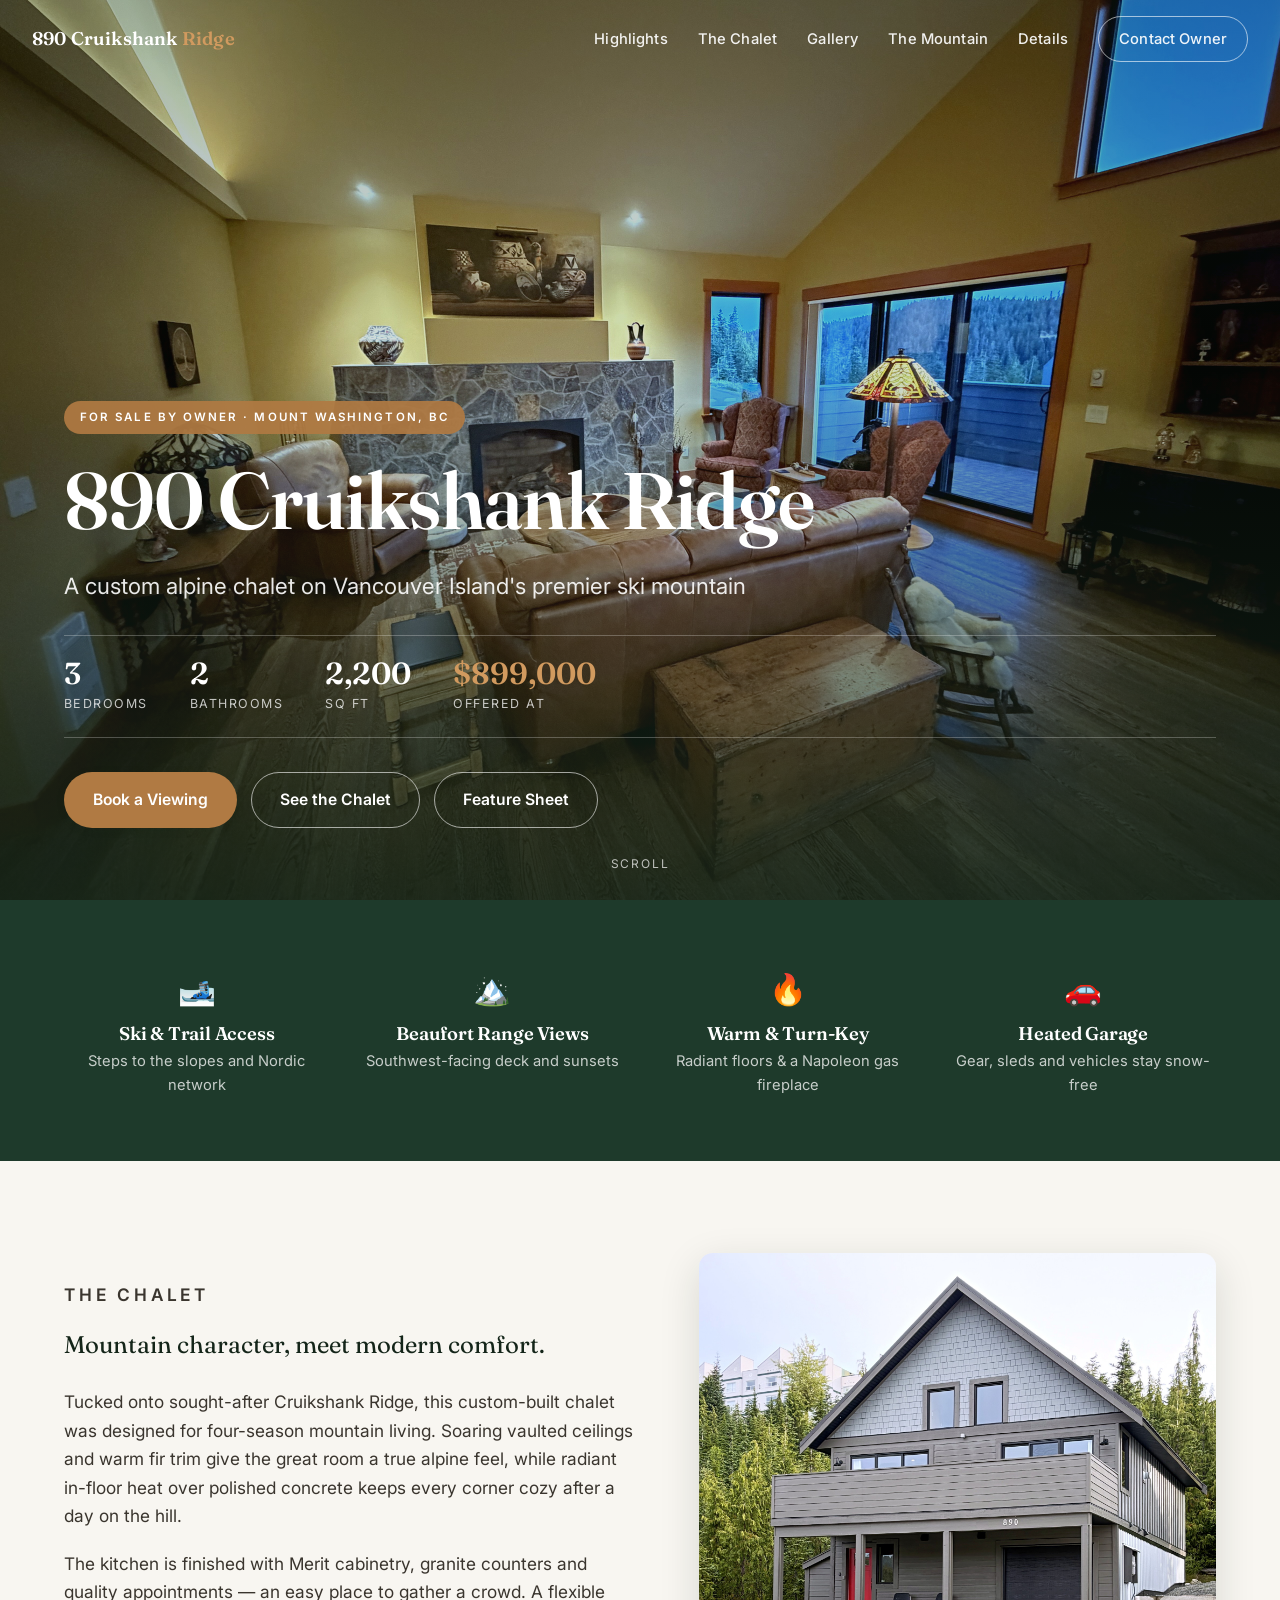
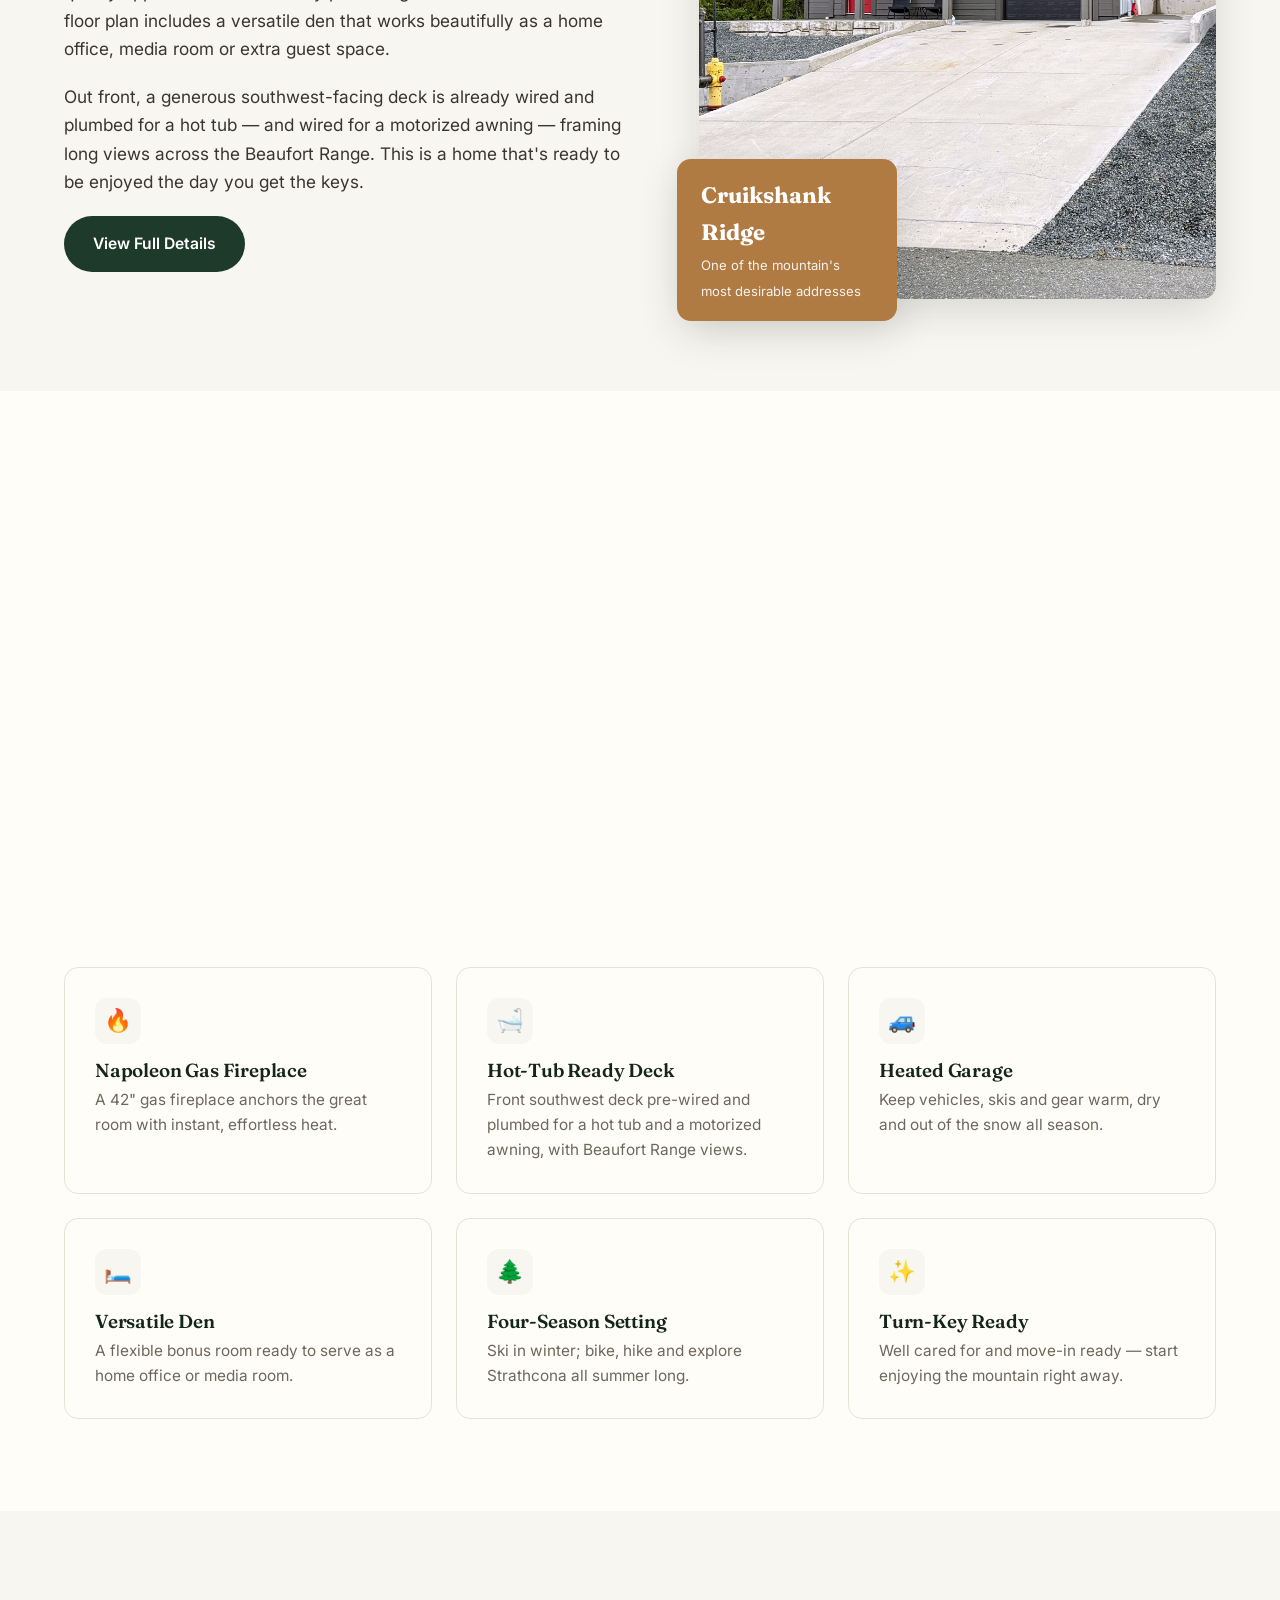
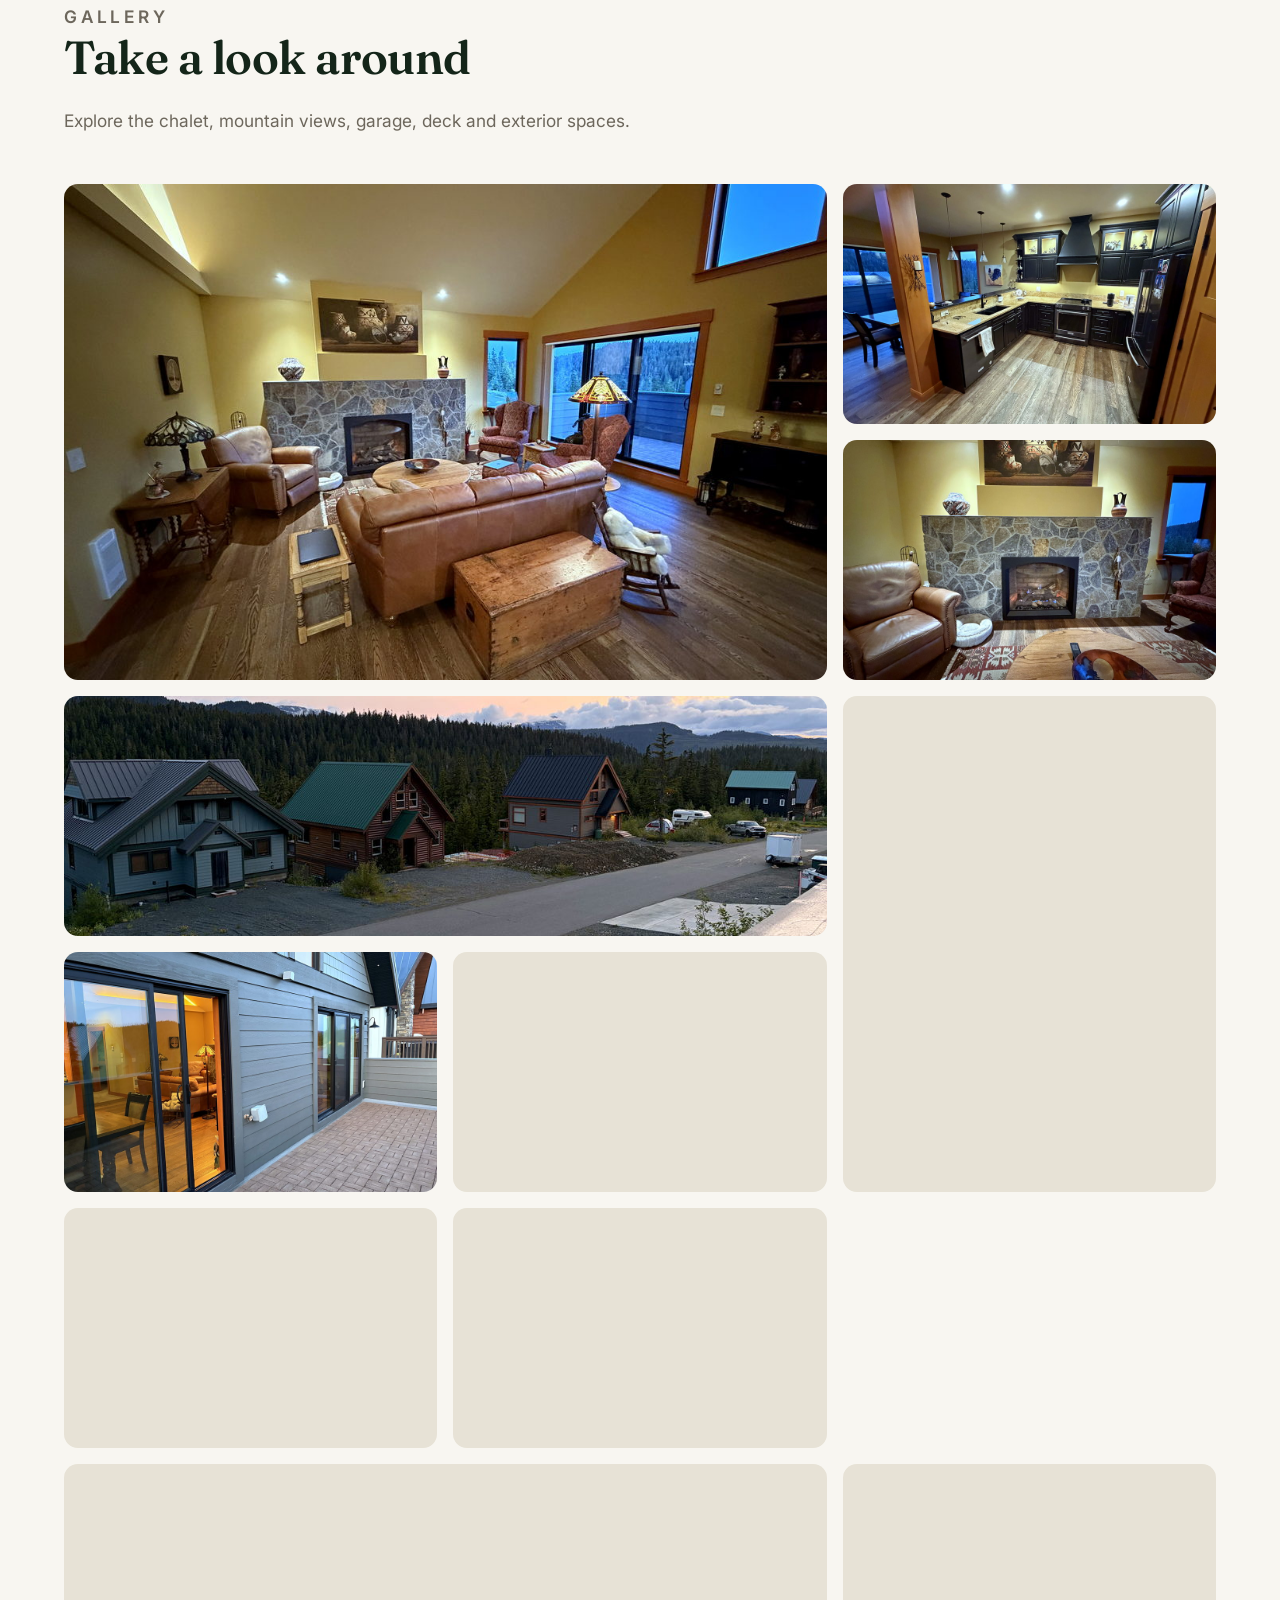
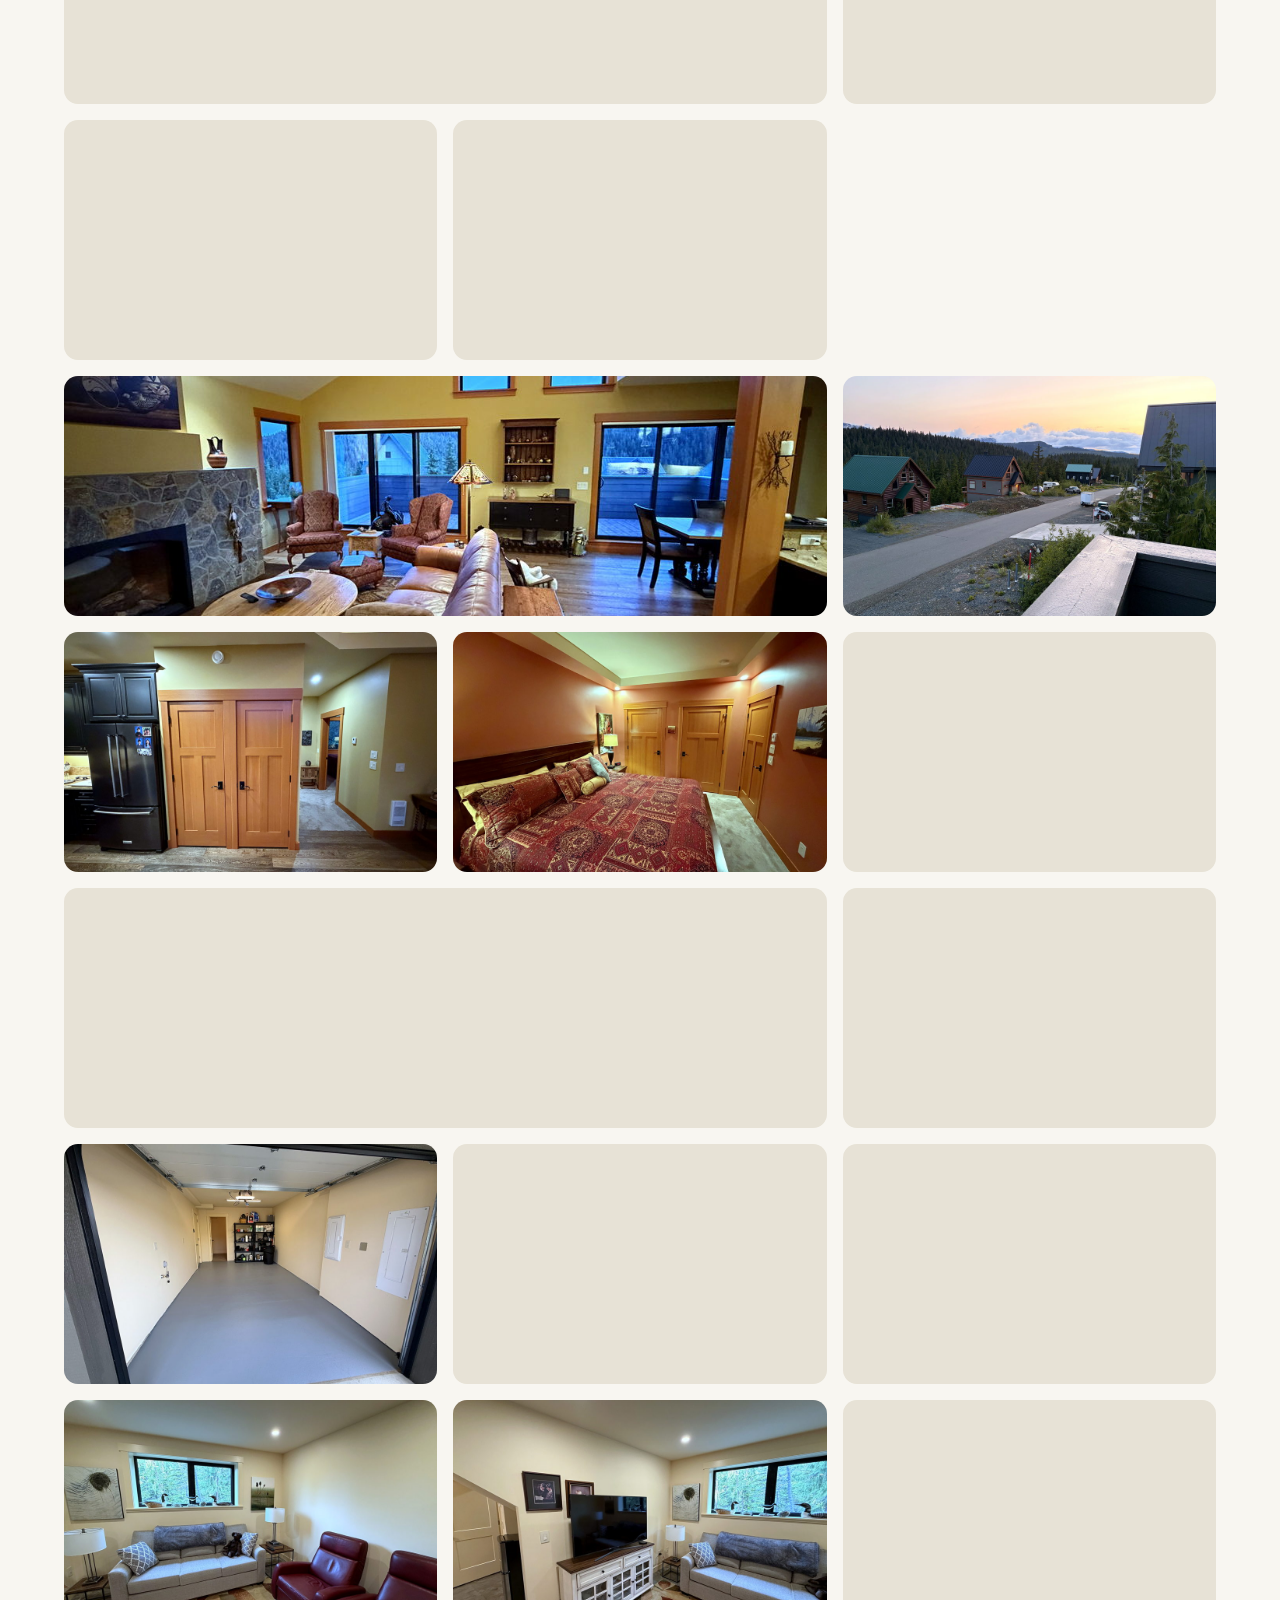
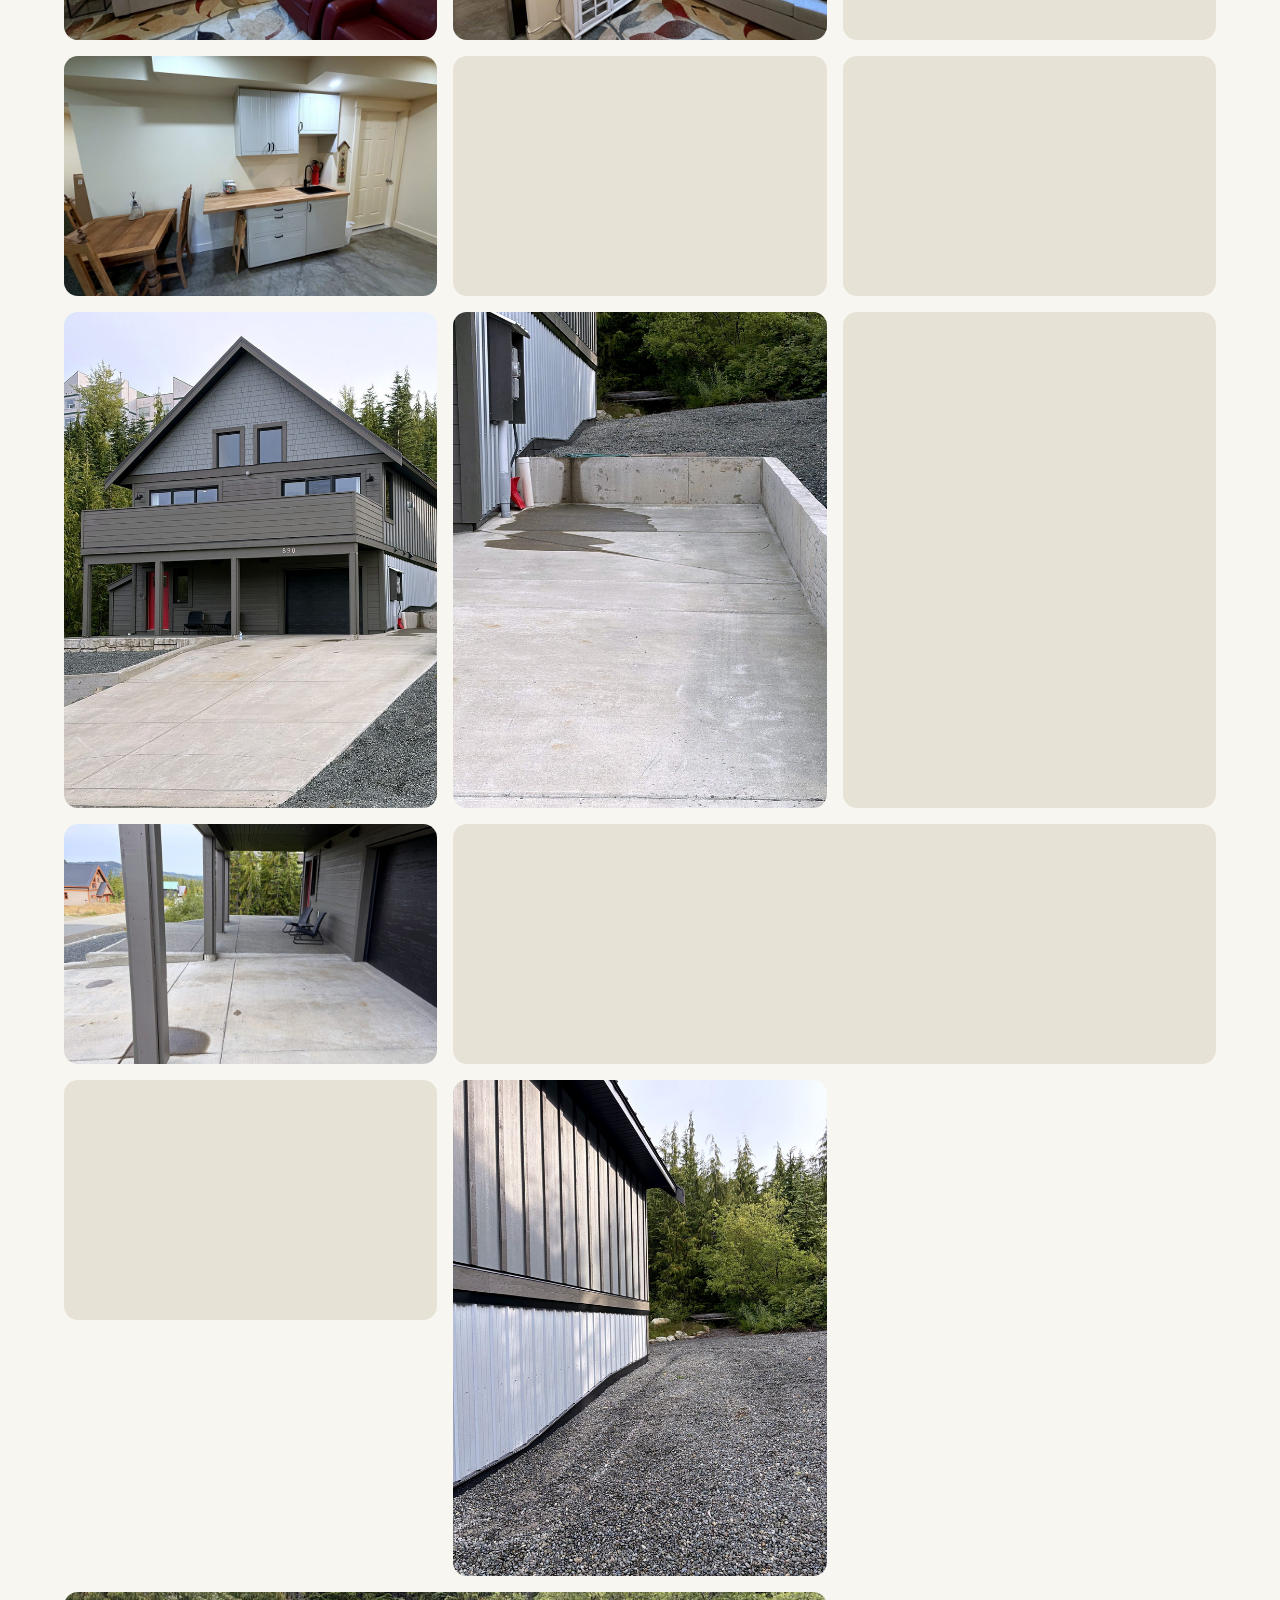
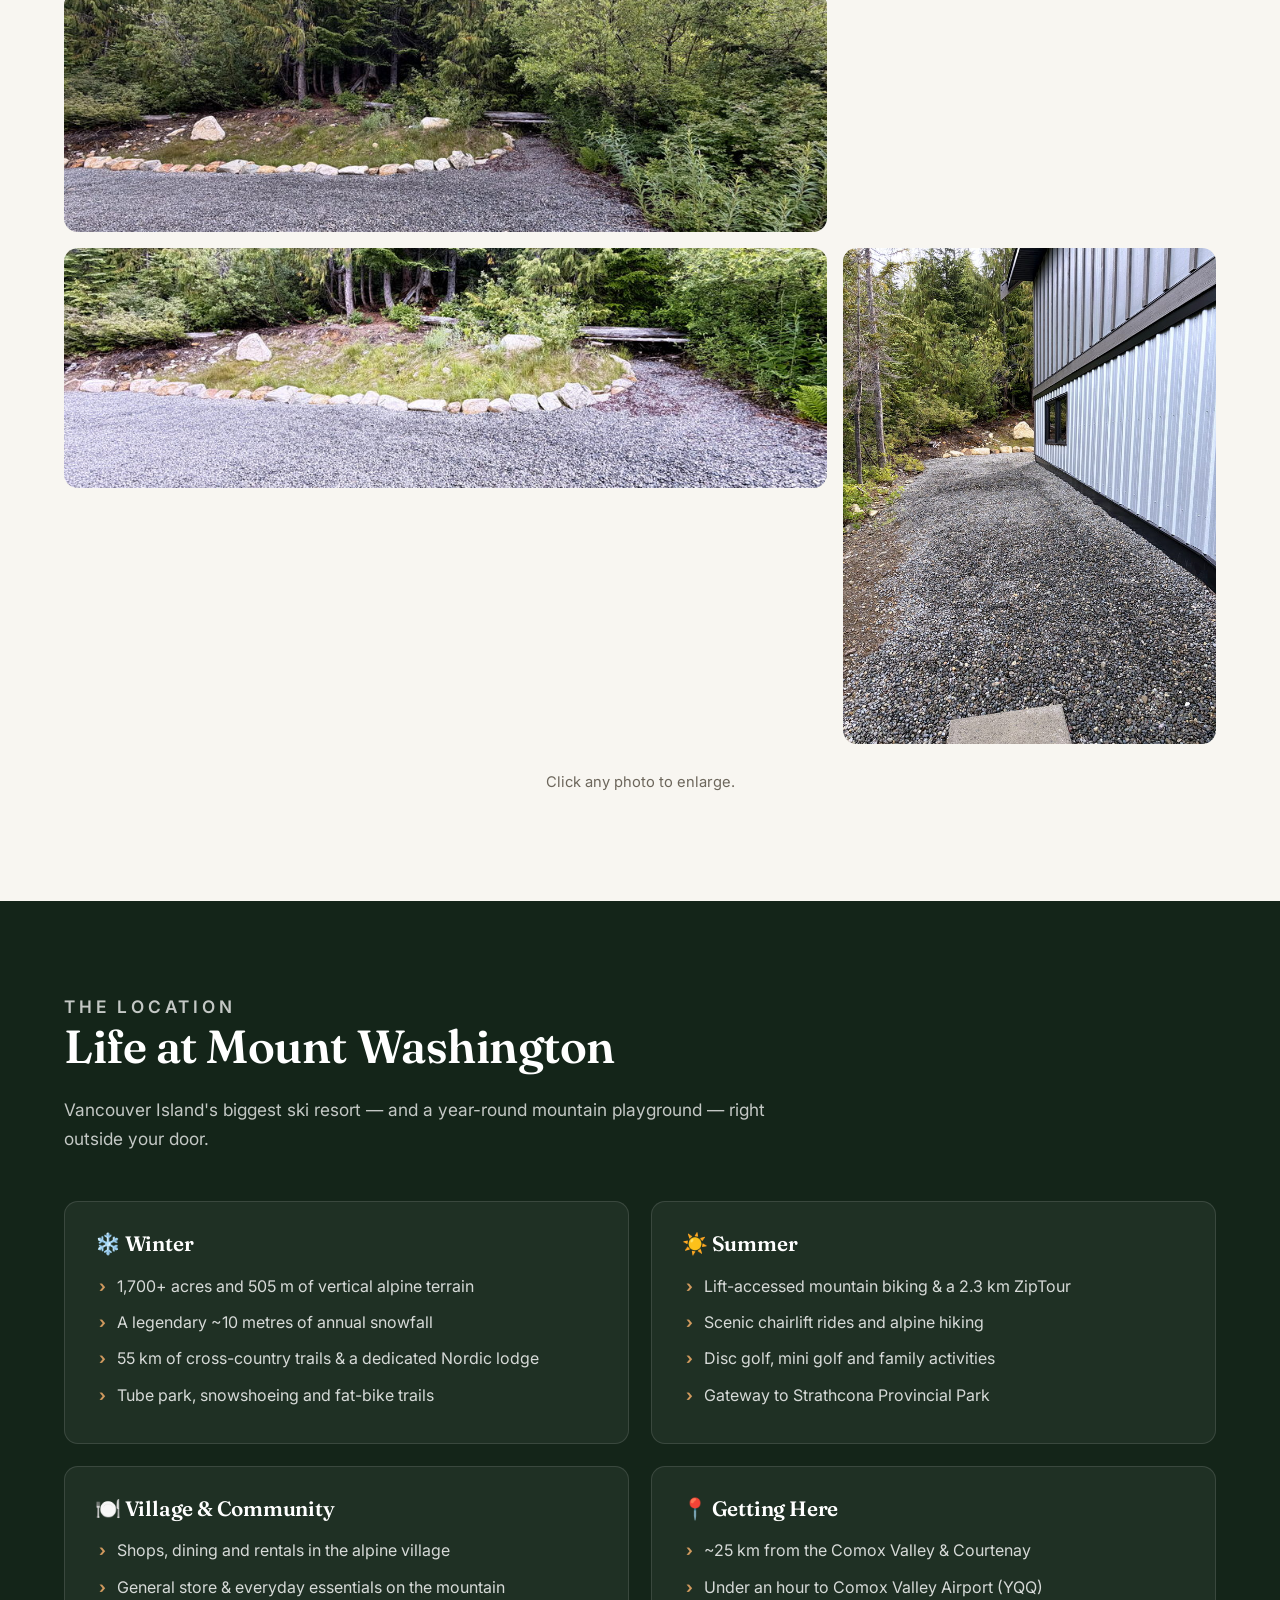
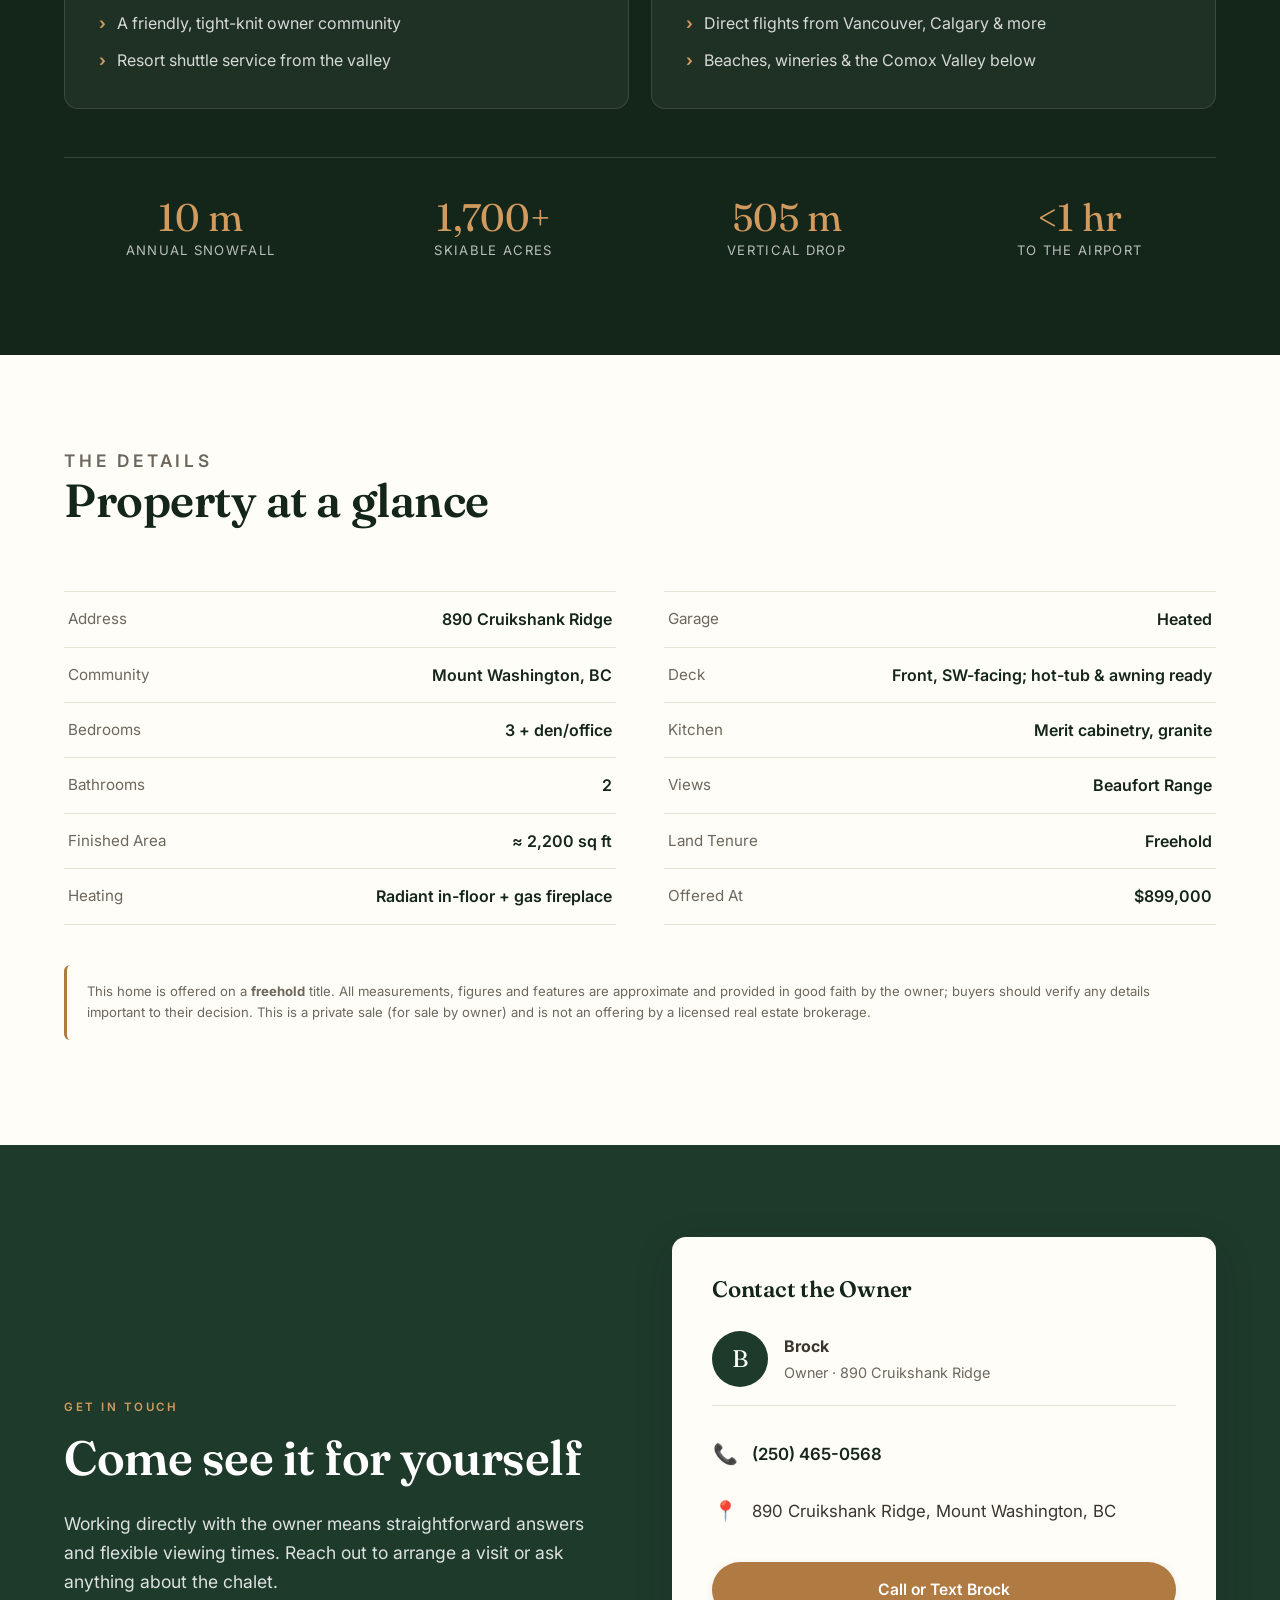
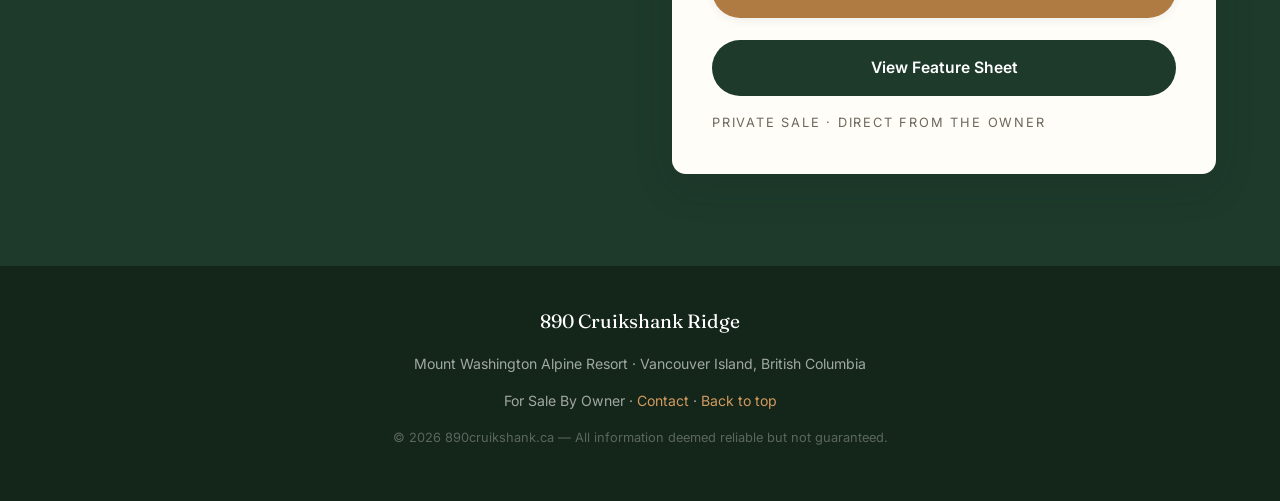
==== commit 01f1c1f9: "fix: correct annual snowfall to 10m Co-Authored-By: Claude Opus 4.8 (1M context) <noreply@anthropic." ====
--- a/index.html
+++ b/index.html
@@ -209,7 +209,7 @@
           <h3>❄️ Winter</h3>
           <ul>
             <li>1,700+ acres and 505 m of vertical alpine terrain</li>
-            <li>A legendary ~9 metres of annual snowfall</li>
+            <li>A legendary ~10 metres of annual snowfall</li>
             <li>55 km of cross-country trails &amp; a dedicated Nordic lodge</li>
             <li>Tube park, snowshoeing and fat-bike trails</li>
           </ul>
@@ -244,7 +244,7 @@
       </div>
 
       <div class="mtn__stats reveal">
-        <div class="mtn__stat"><span class="num">9 m</span><span class="lbl">Annual Snowfall</span></div>
+        <div class="mtn__stat"><span class="num">10 m</span><span class="lbl">Annual Snowfall</span></div>
         <div class="mtn__stat"><span class="num">1,700+</span><span class="lbl">Skiable Acres</span></div>
         <div class="mtn__stat"><span class="num">505 m</span><span class="lbl">Vertical Drop</span></div>
         <div class="mtn__stat"><span class="num">&lt;1 hr</span><span class="lbl">To the Airport</span></div>
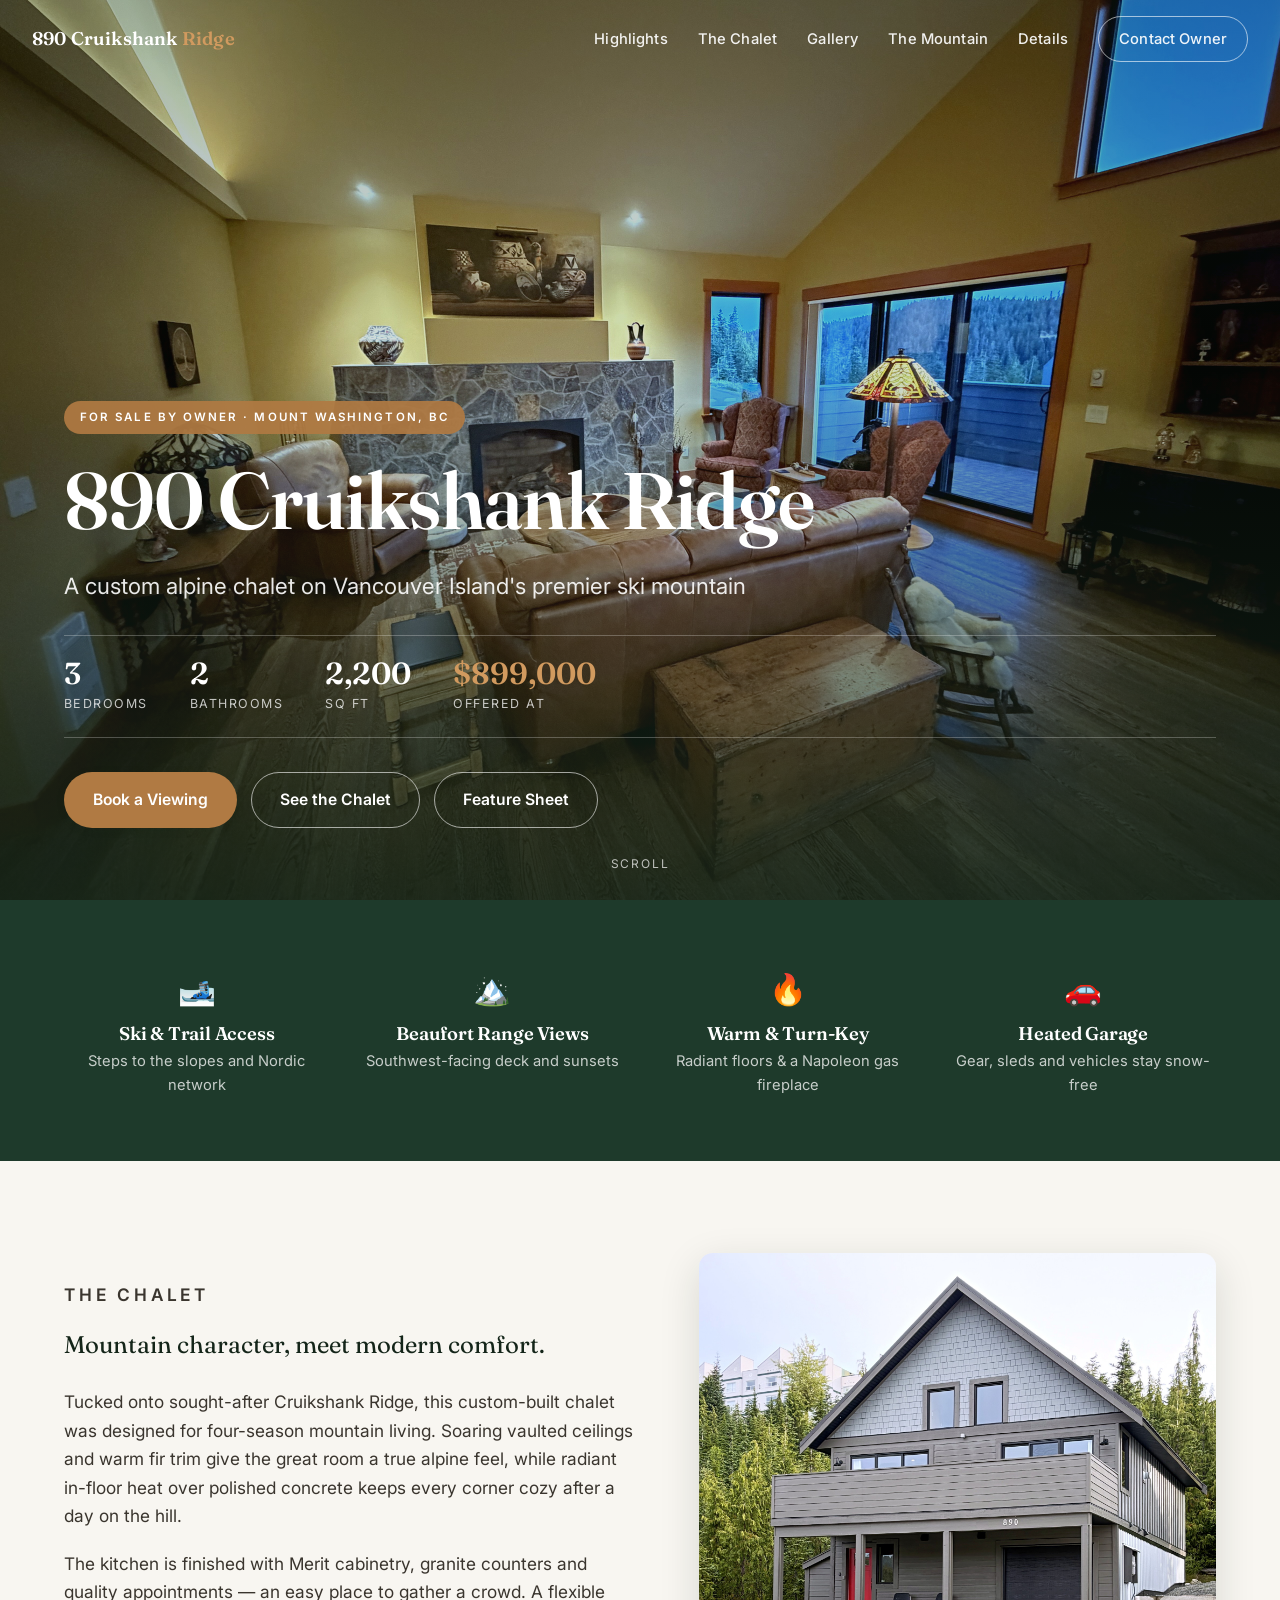
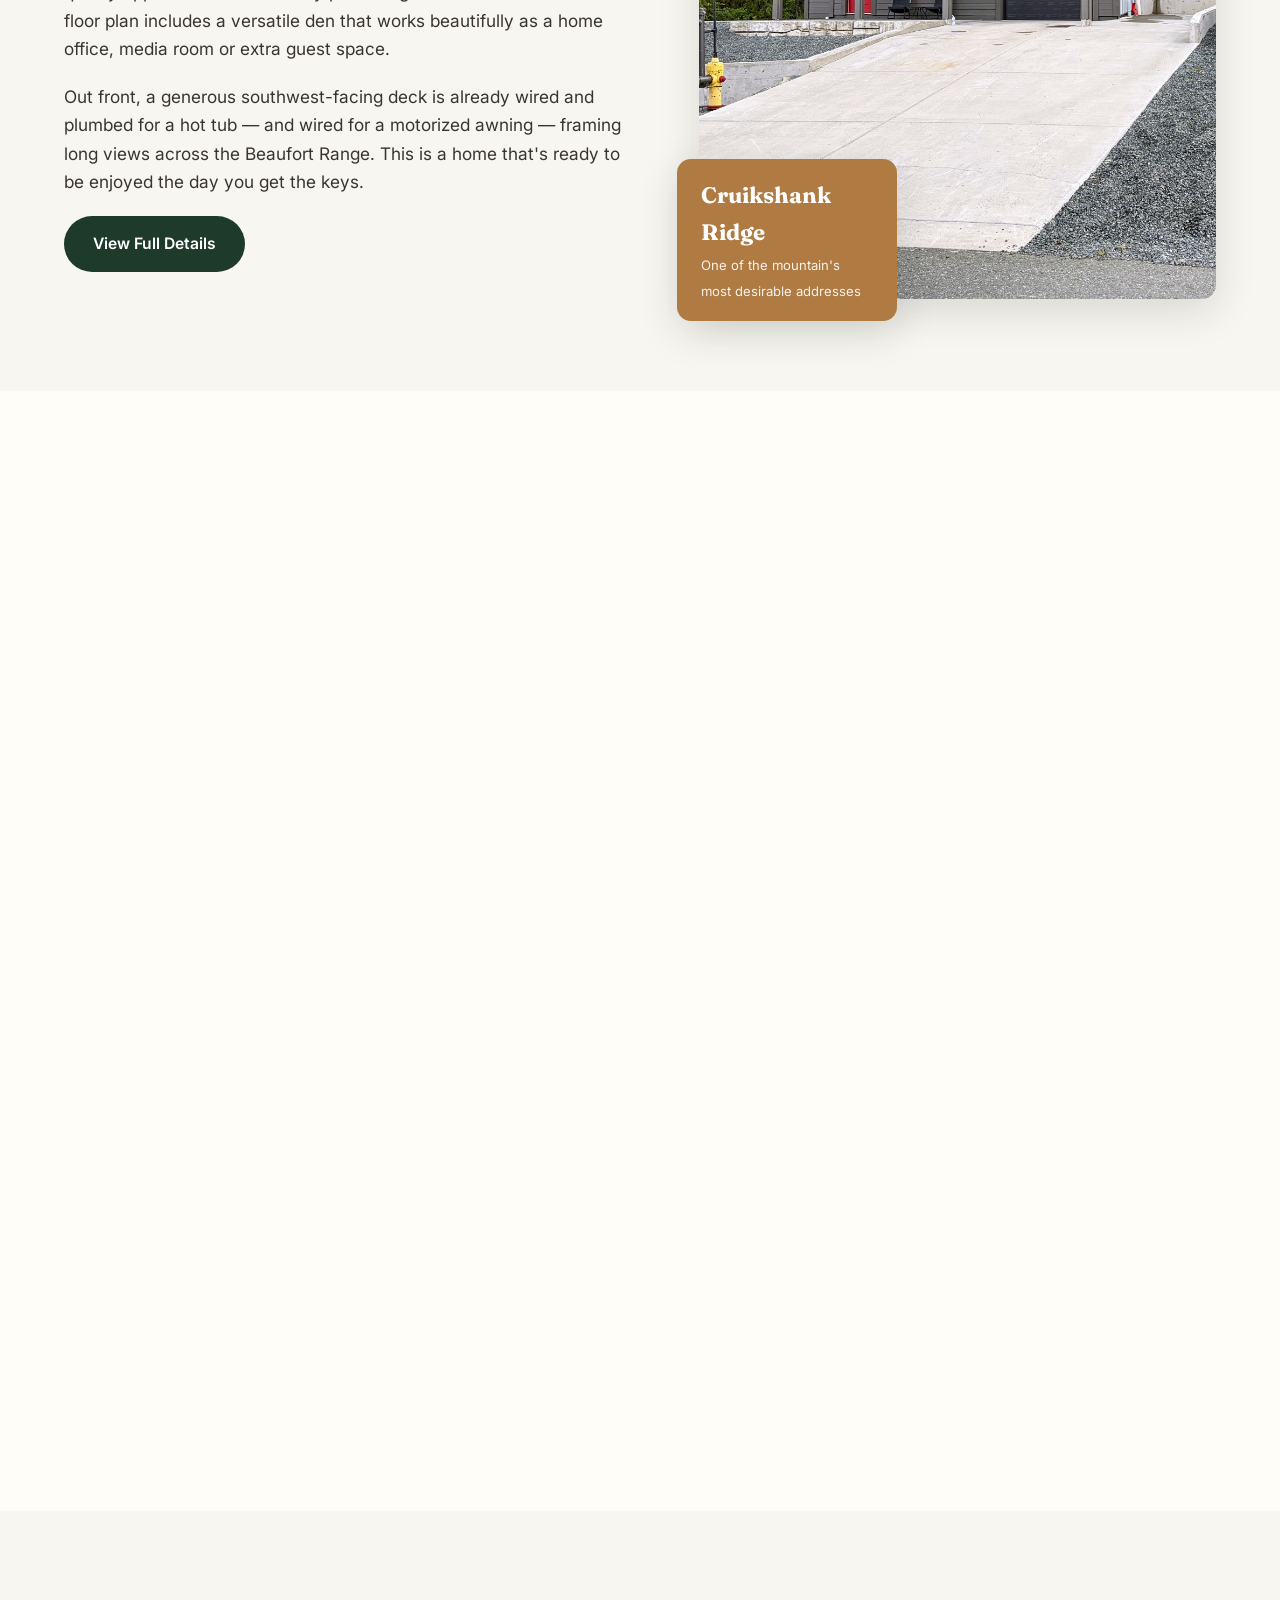
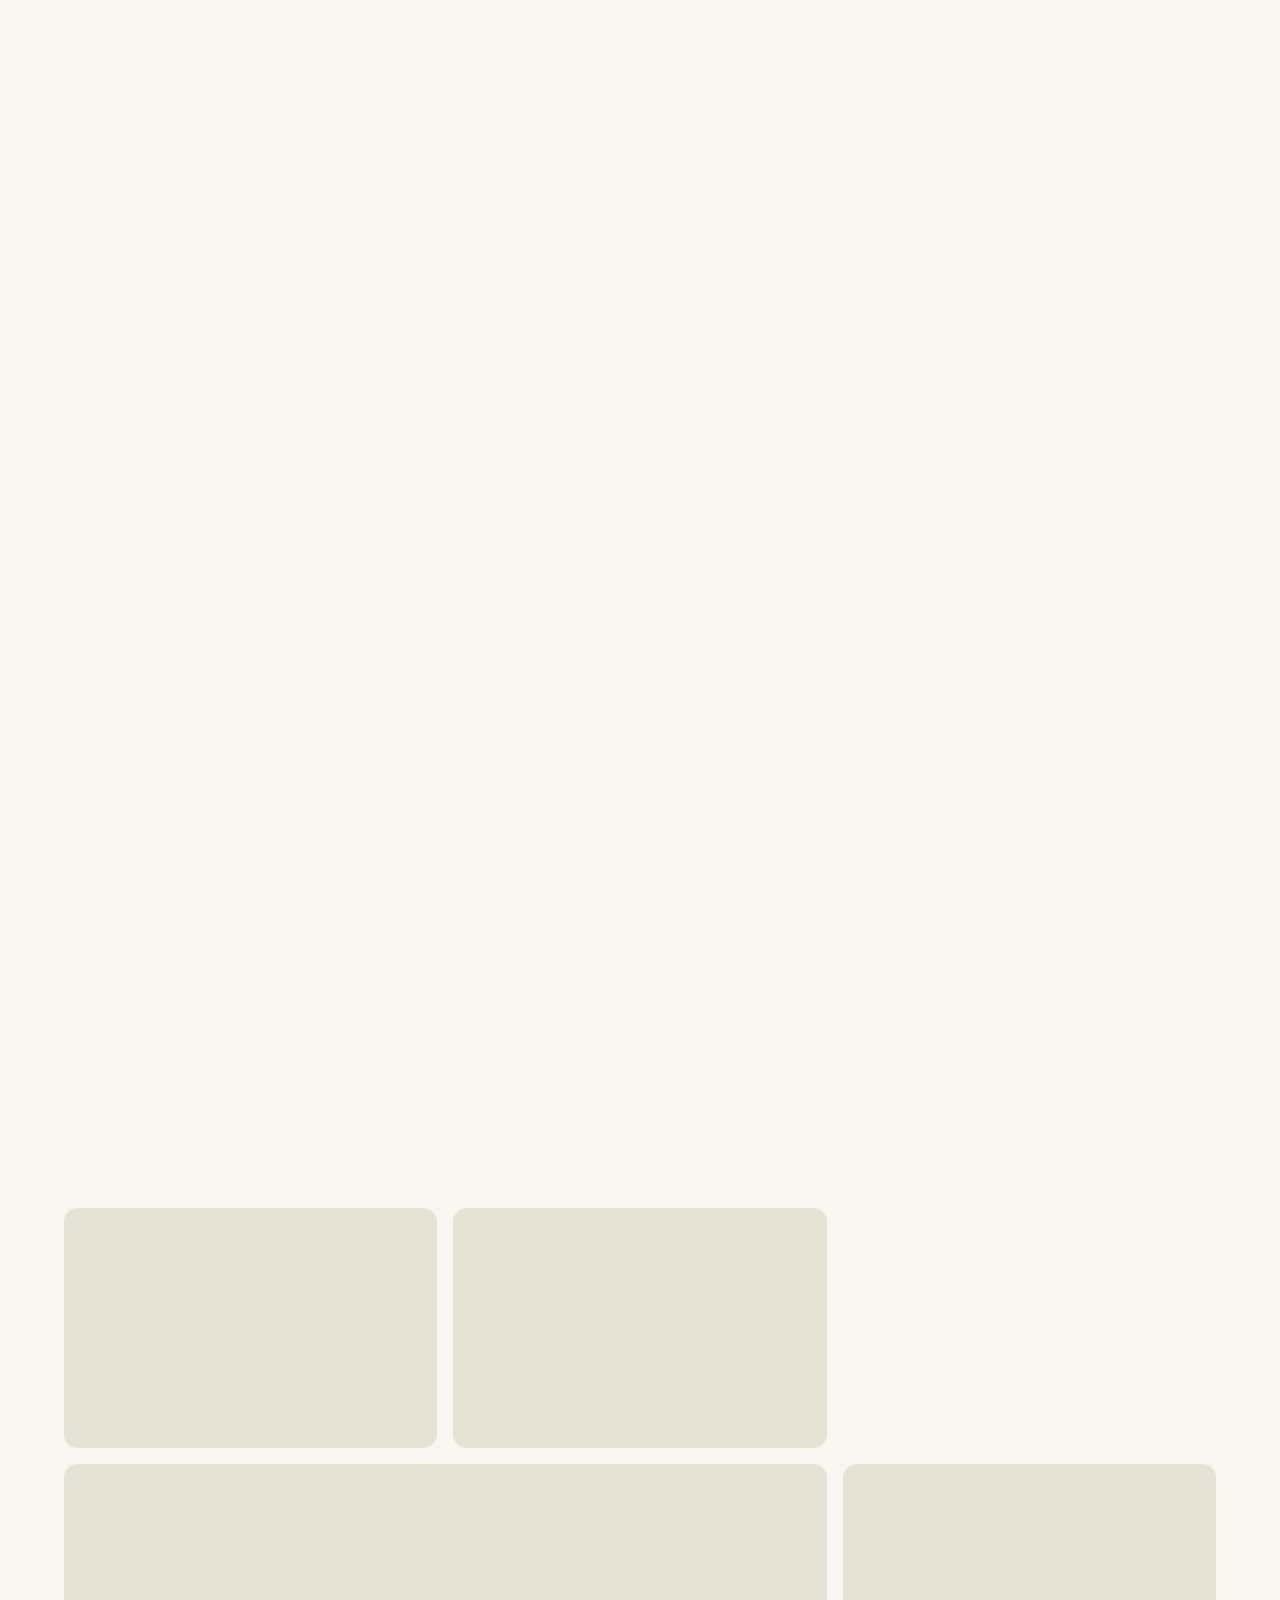
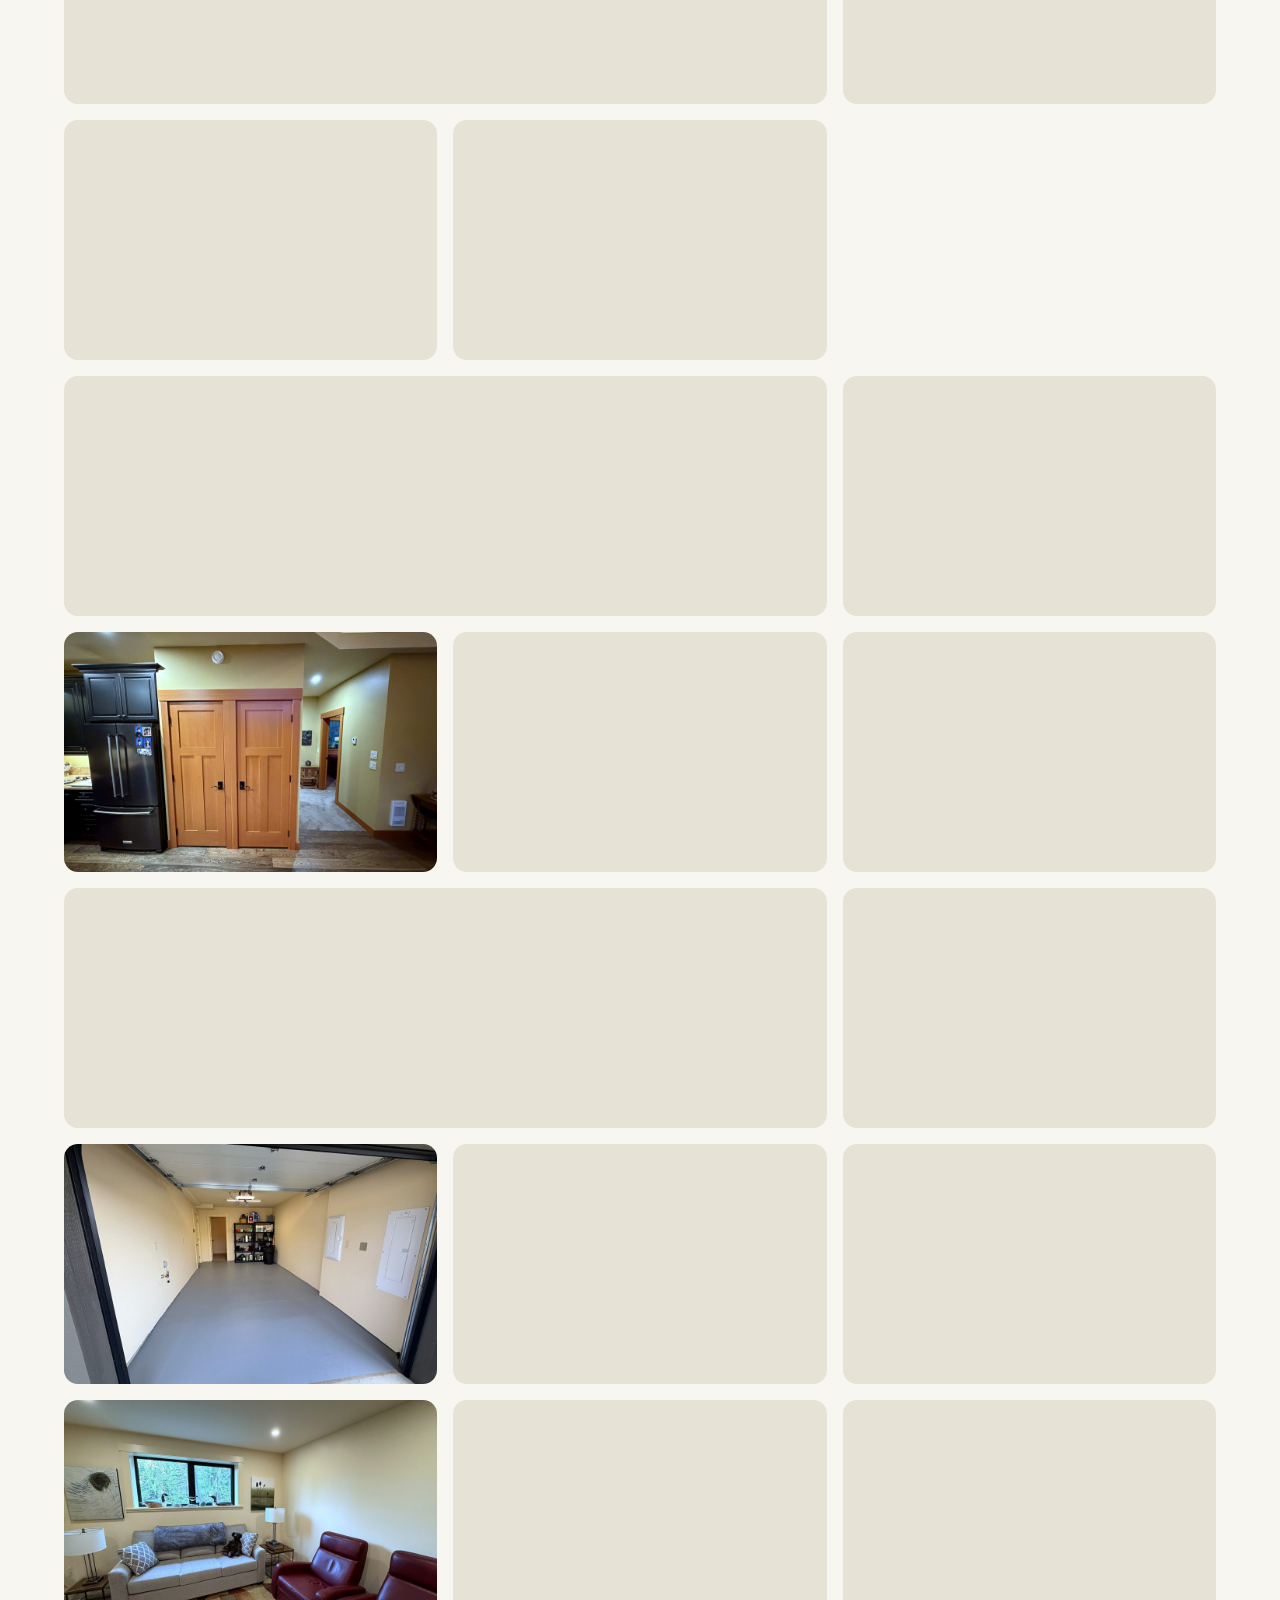
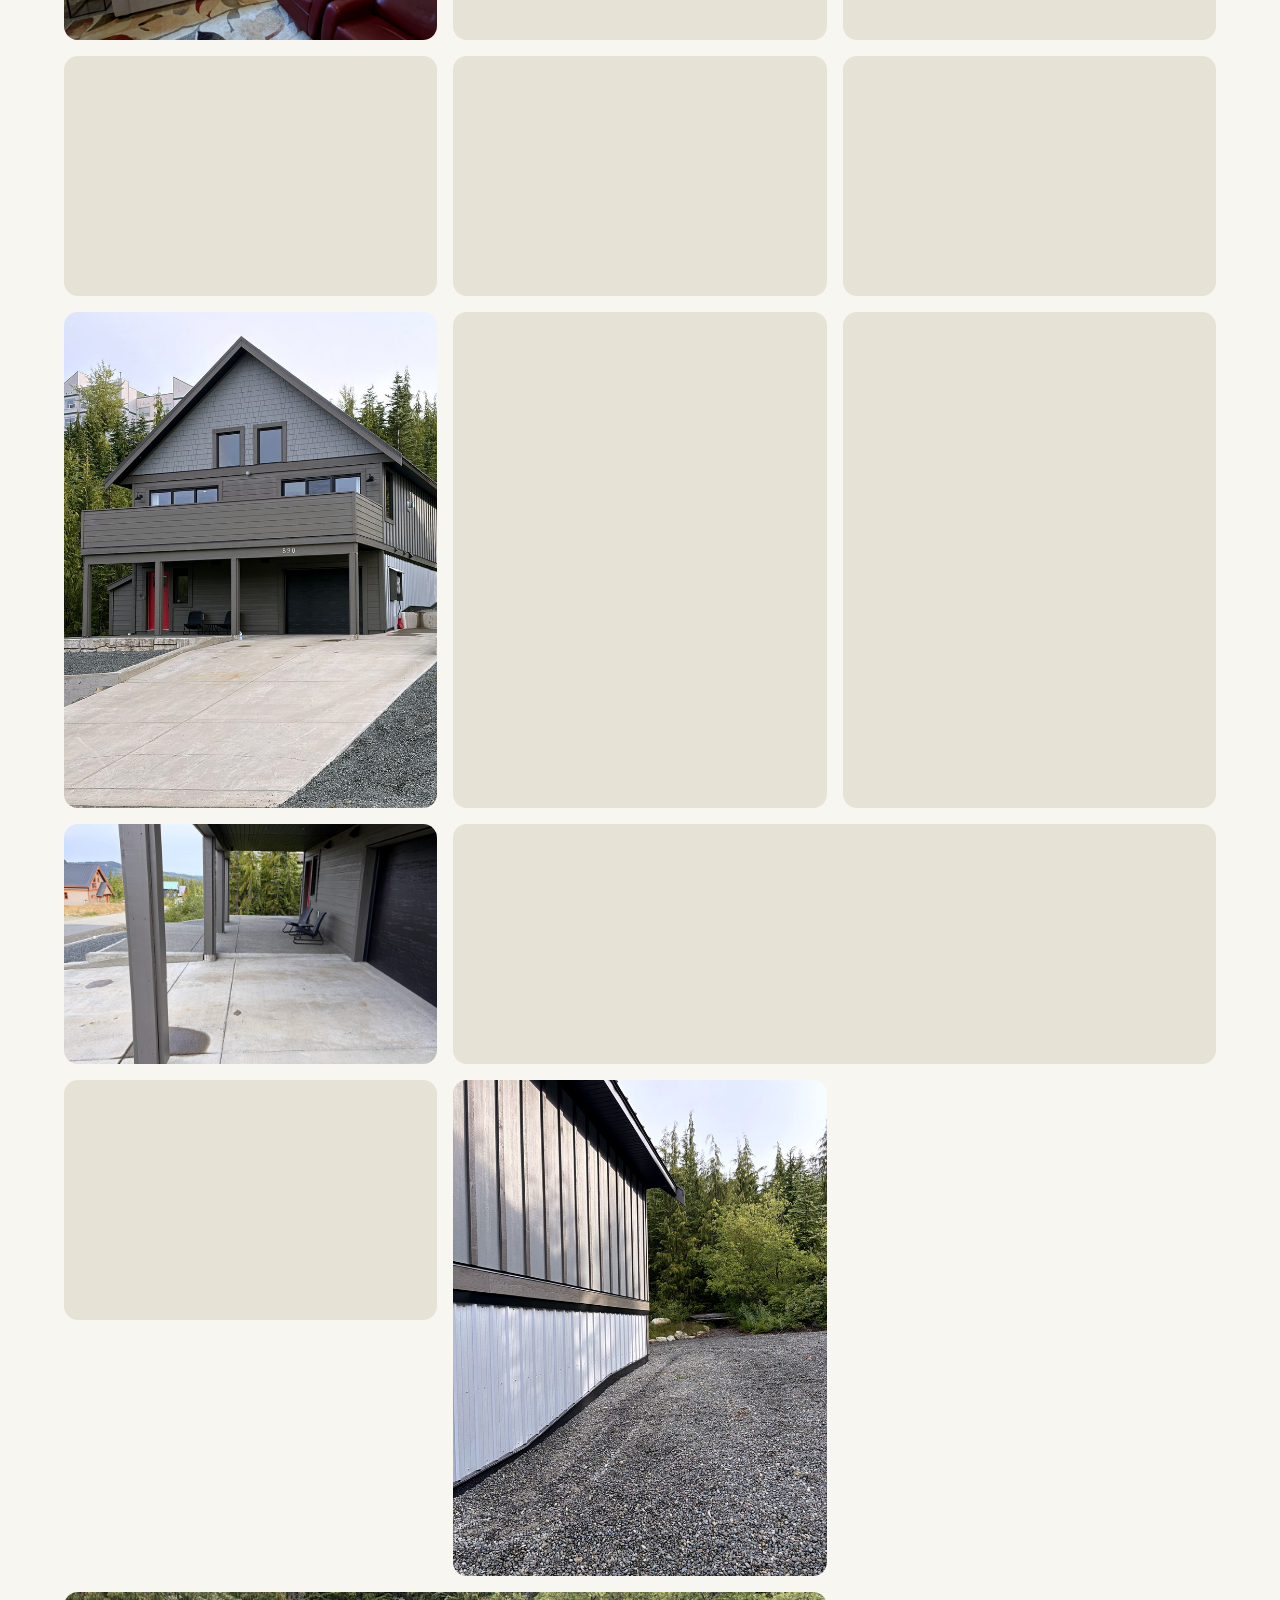
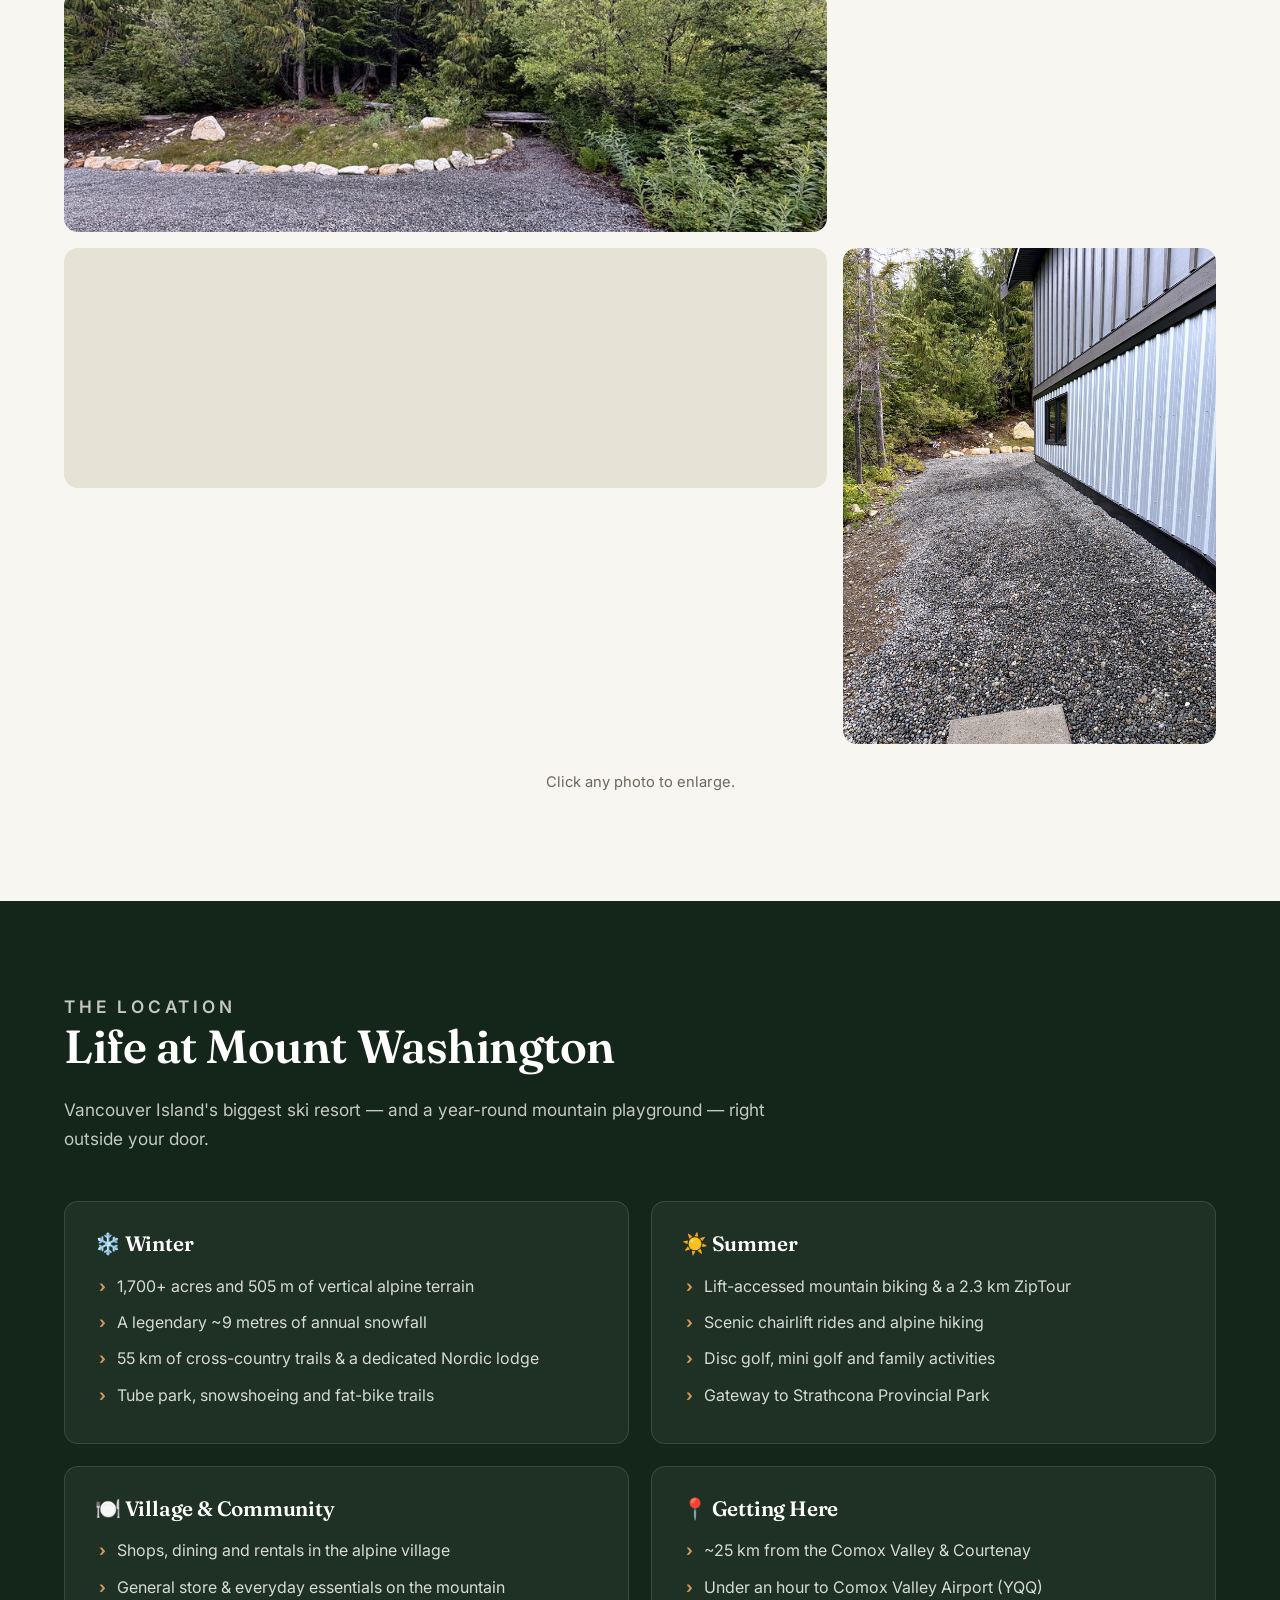
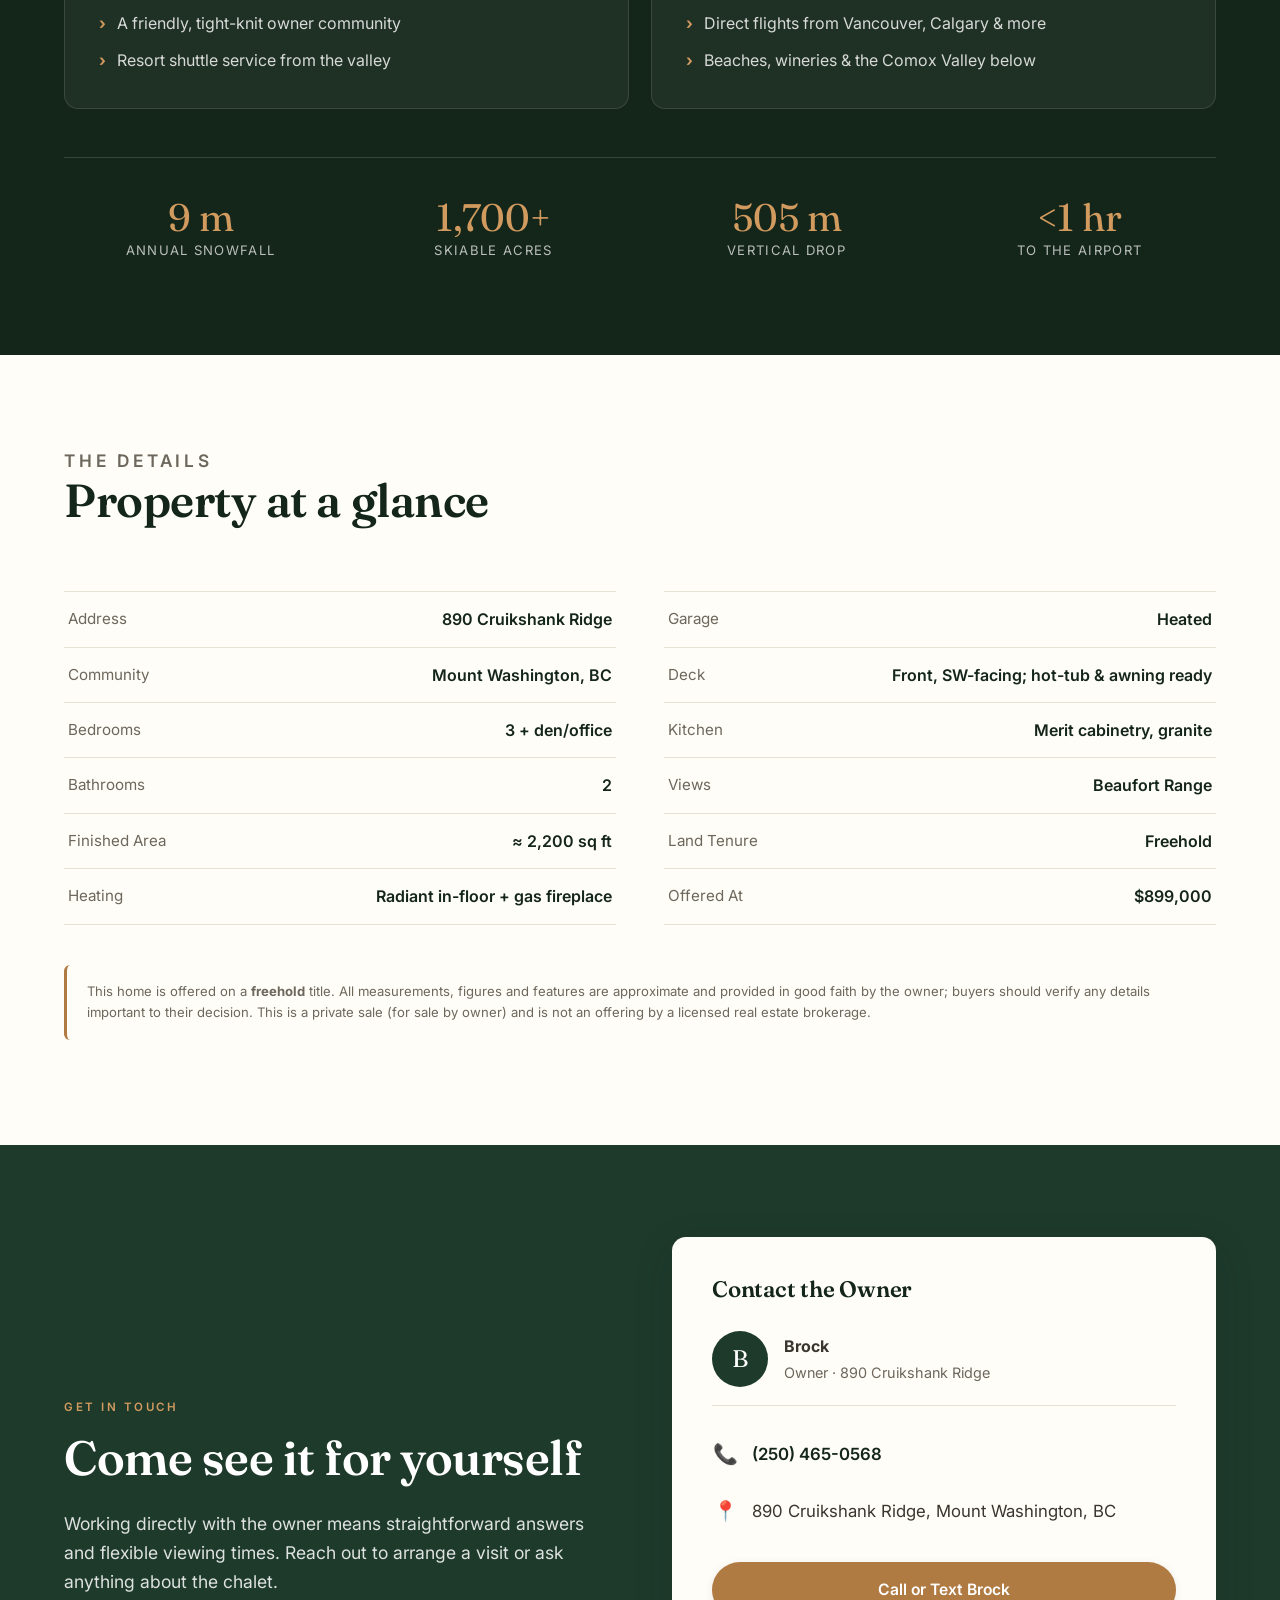
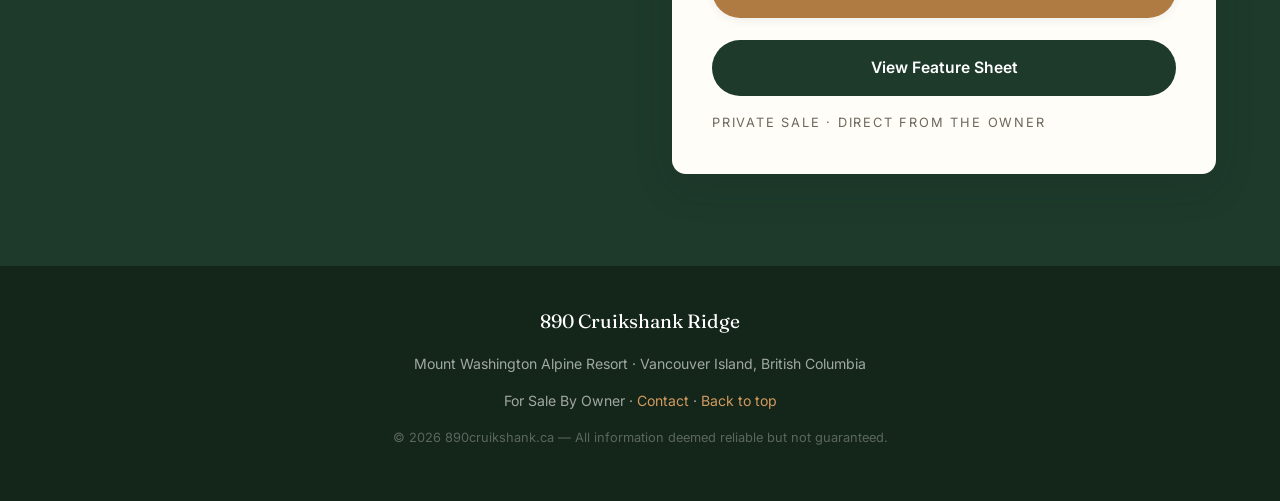
==== commit 24c16b7a: "fix: revert annual snowfall back to 9m Co-Authored-By: Claude Opus 4.8 (1M context) <noreply@anthrop" ====
--- a/index.html
+++ b/index.html
@@ -209,7 +209,7 @@
           <h3>❄️ Winter</h3>
           <ul>
             <li>1,700+ acres and 505 m of vertical alpine terrain</li>
-            <li>A legendary ~10 metres of annual snowfall</li>
+            <li>A legendary ~9 metres of annual snowfall</li>
             <li>55 km of cross-country trails &amp; a dedicated Nordic lodge</li>
             <li>Tube park, snowshoeing and fat-bike trails</li>
           </ul>
@@ -244,7 +244,7 @@
       </div>
 
       <div class="mtn__stats reveal">
-        <div class="mtn__stat"><span class="num">10 m</span><span class="lbl">Annual Snowfall</span></div>
+        <div class="mtn__stat"><span class="num">9 m</span><span class="lbl">Annual Snowfall</span></div>
         <div class="mtn__stat"><span class="num">1,700+</span><span class="lbl">Skiable Acres</span></div>
         <div class="mtn__stat"><span class="num">505 m</span><span class="lbl">Vertical Drop</span></div>
         <div class="mtn__stat"><span class="num">&lt;1 hr</span><span class="lbl">To the Airport</span></div>
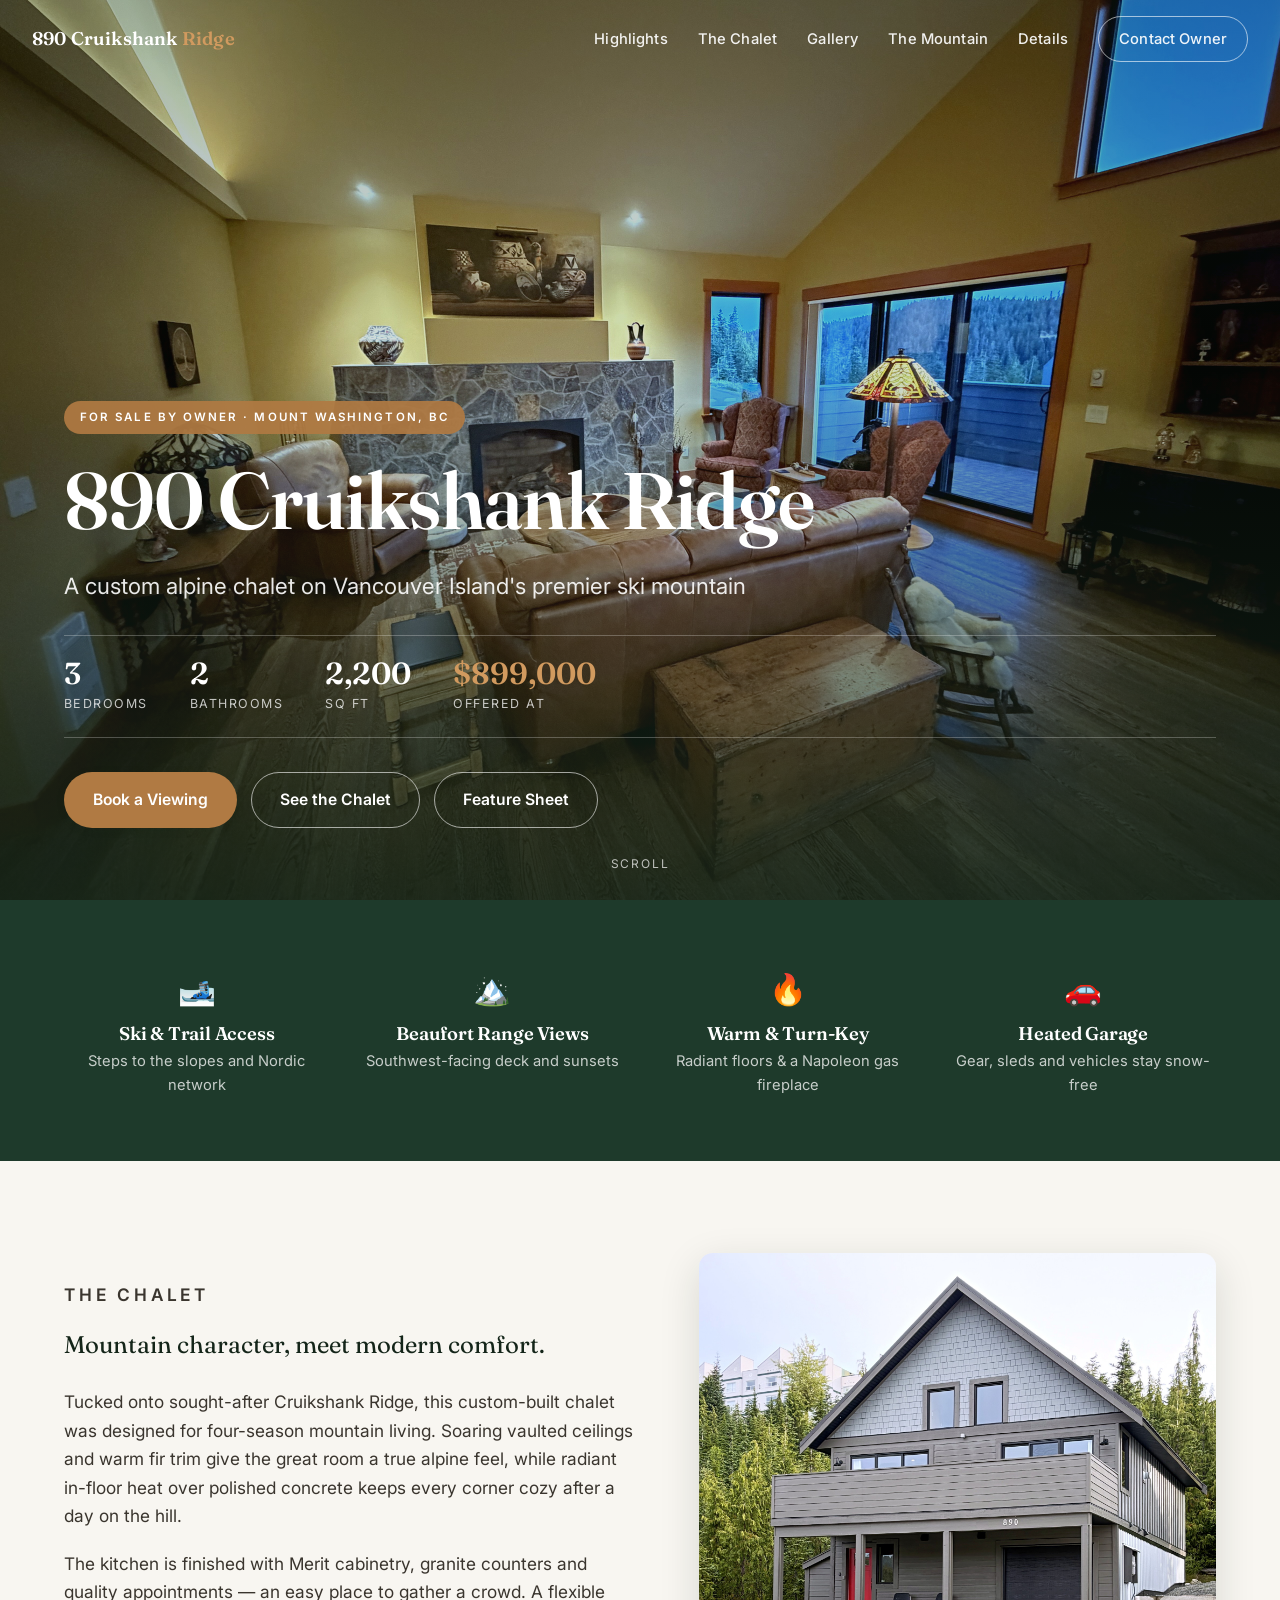
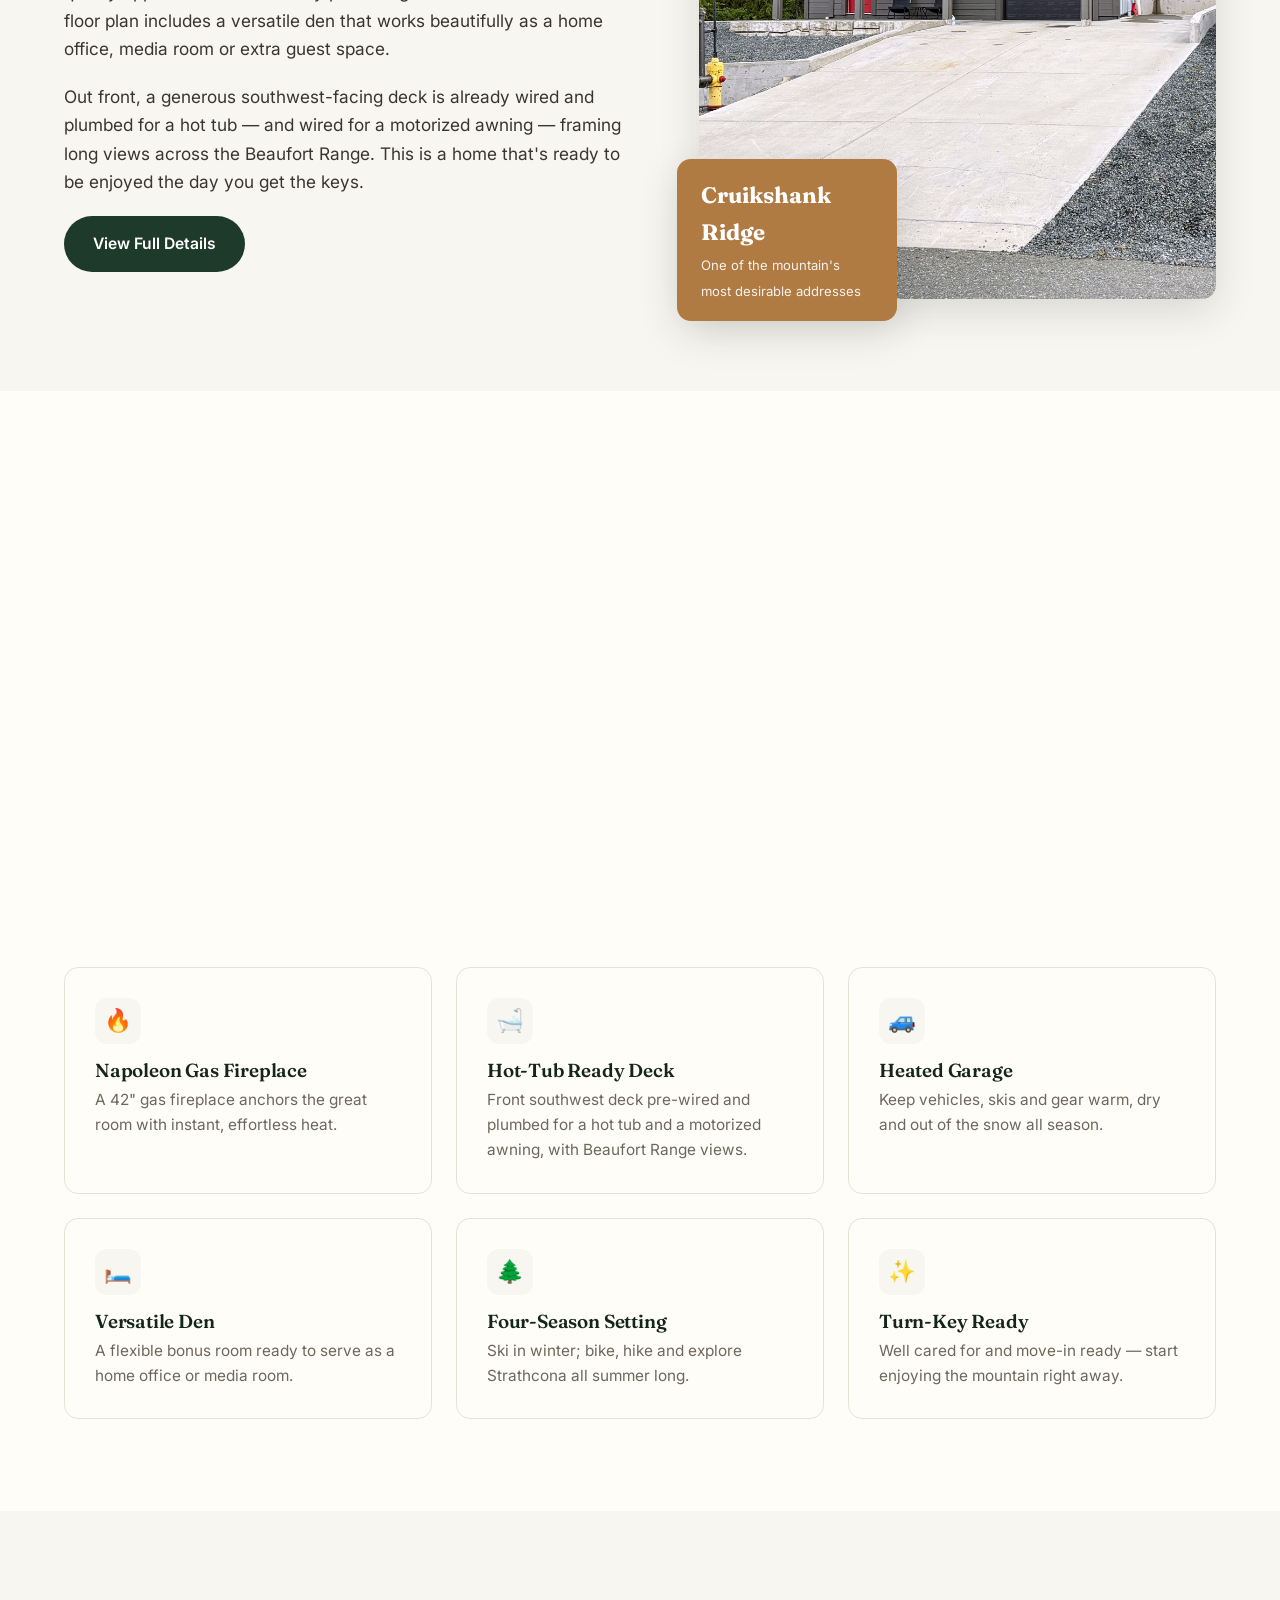
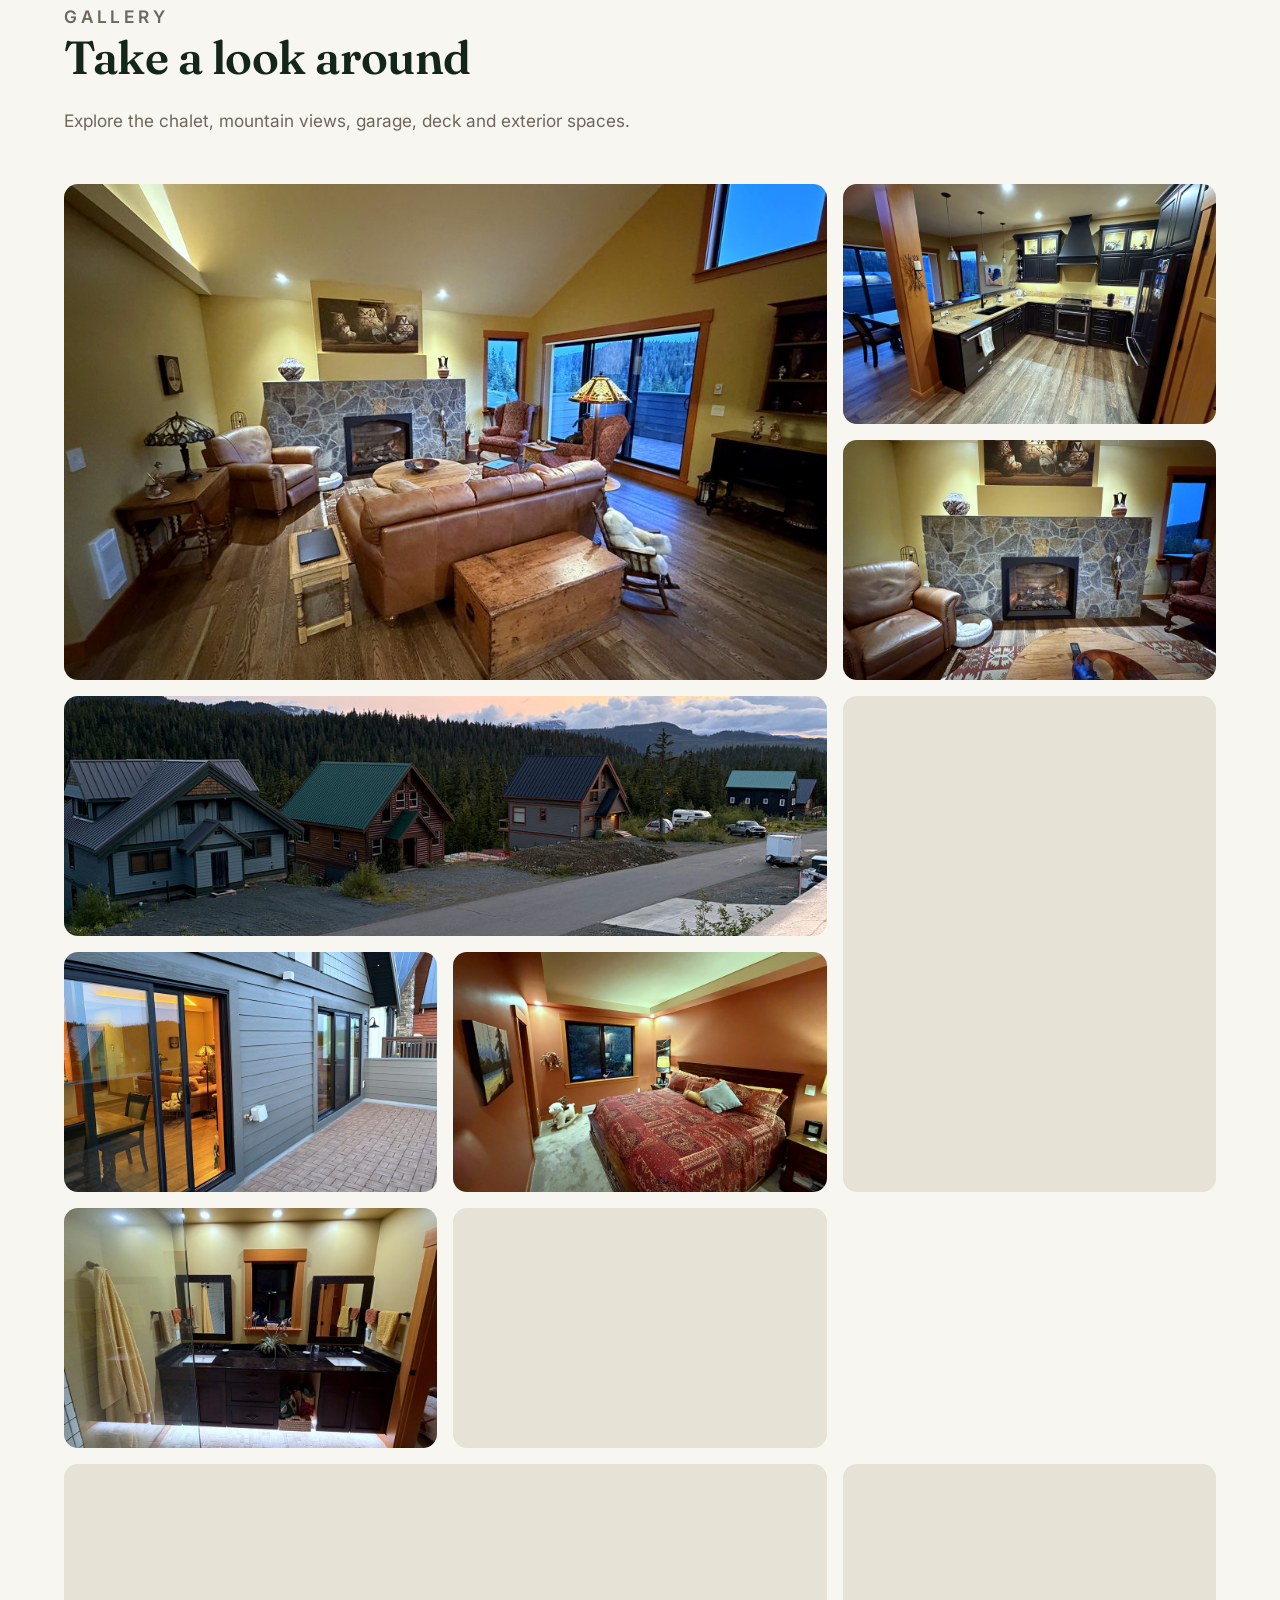
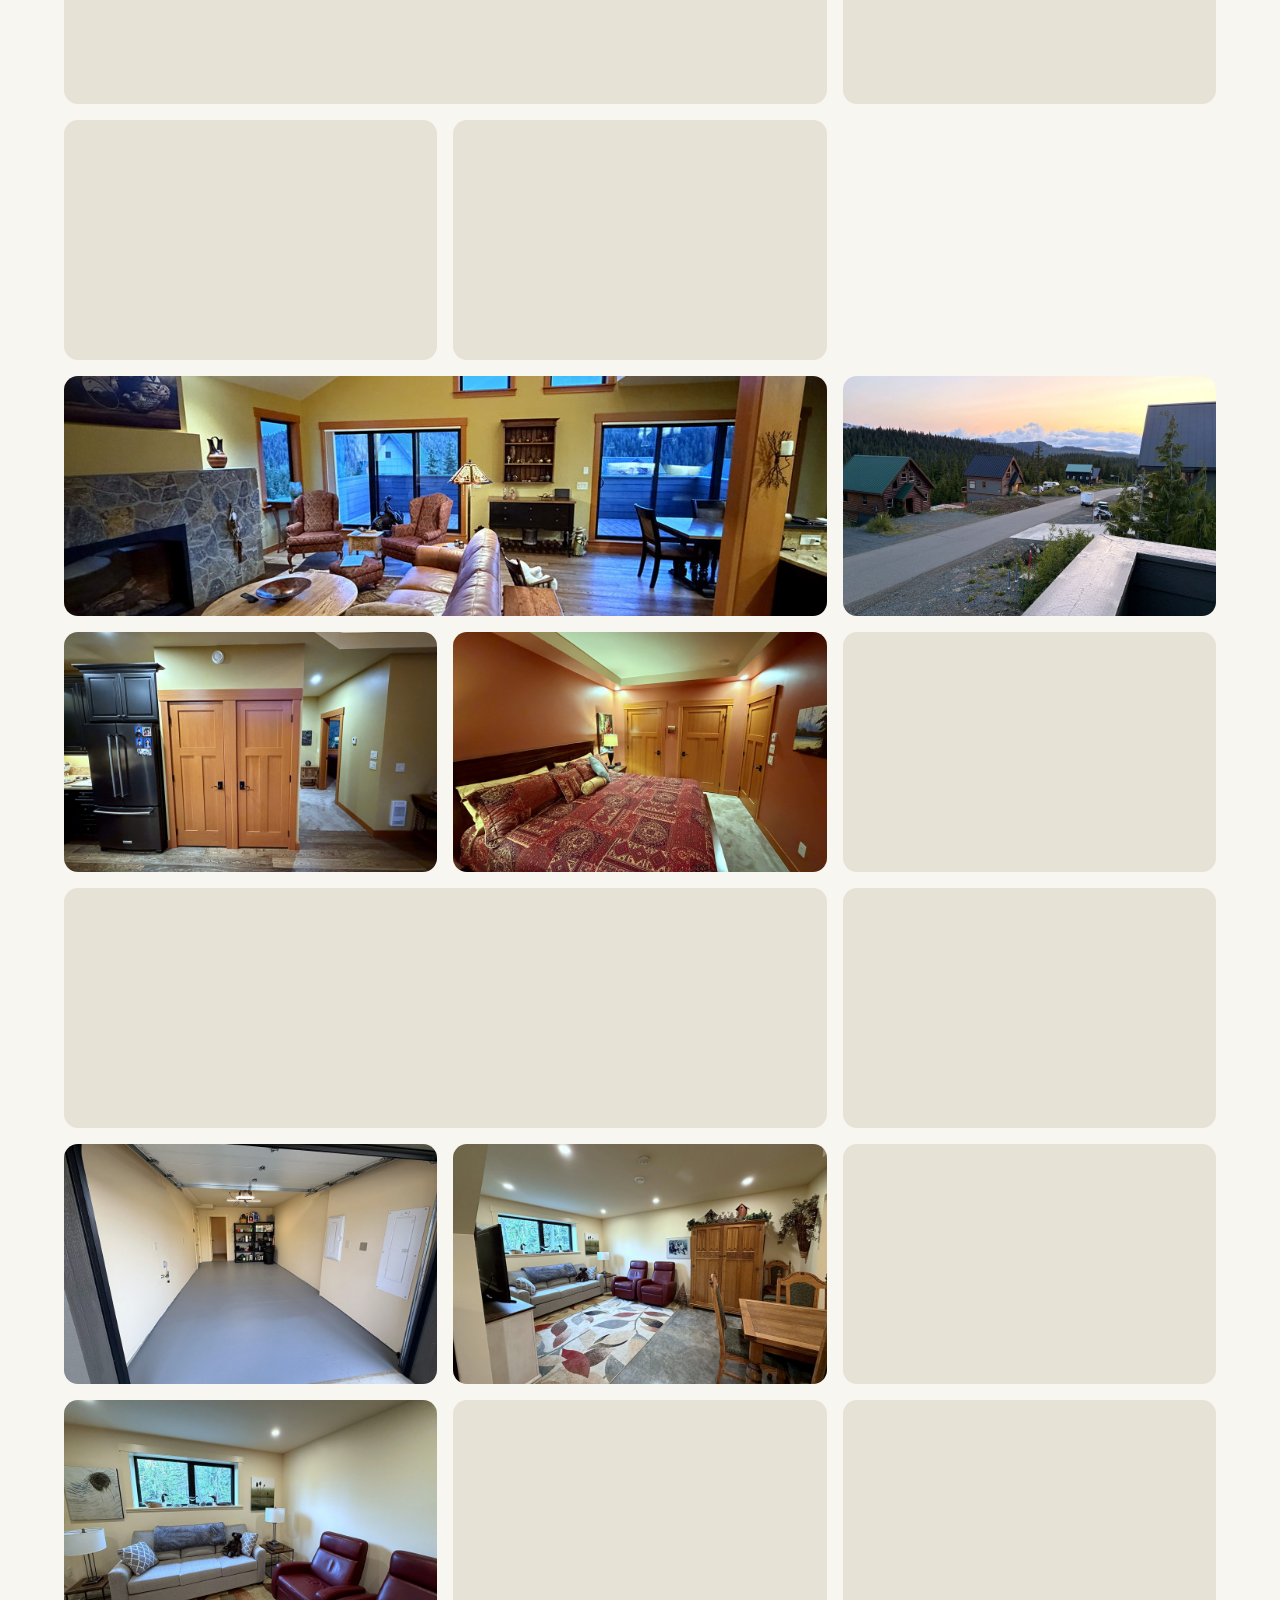
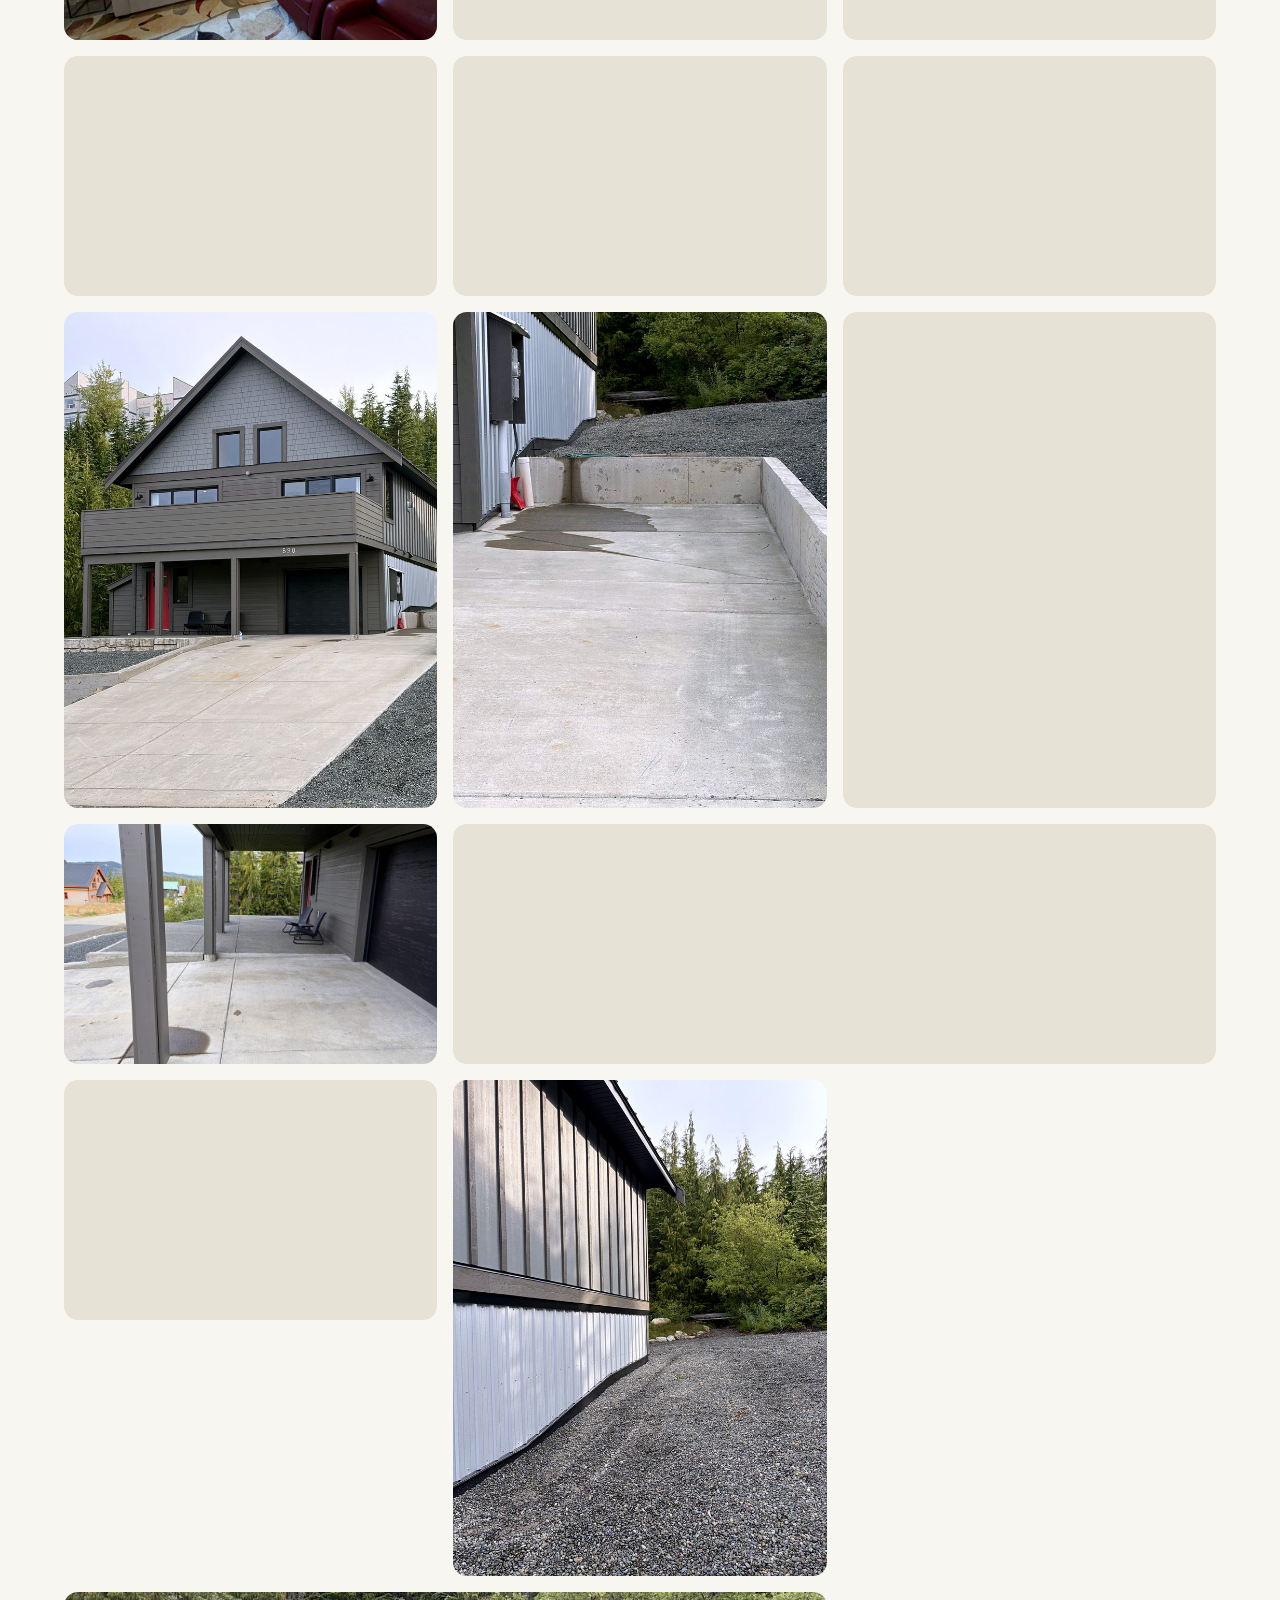
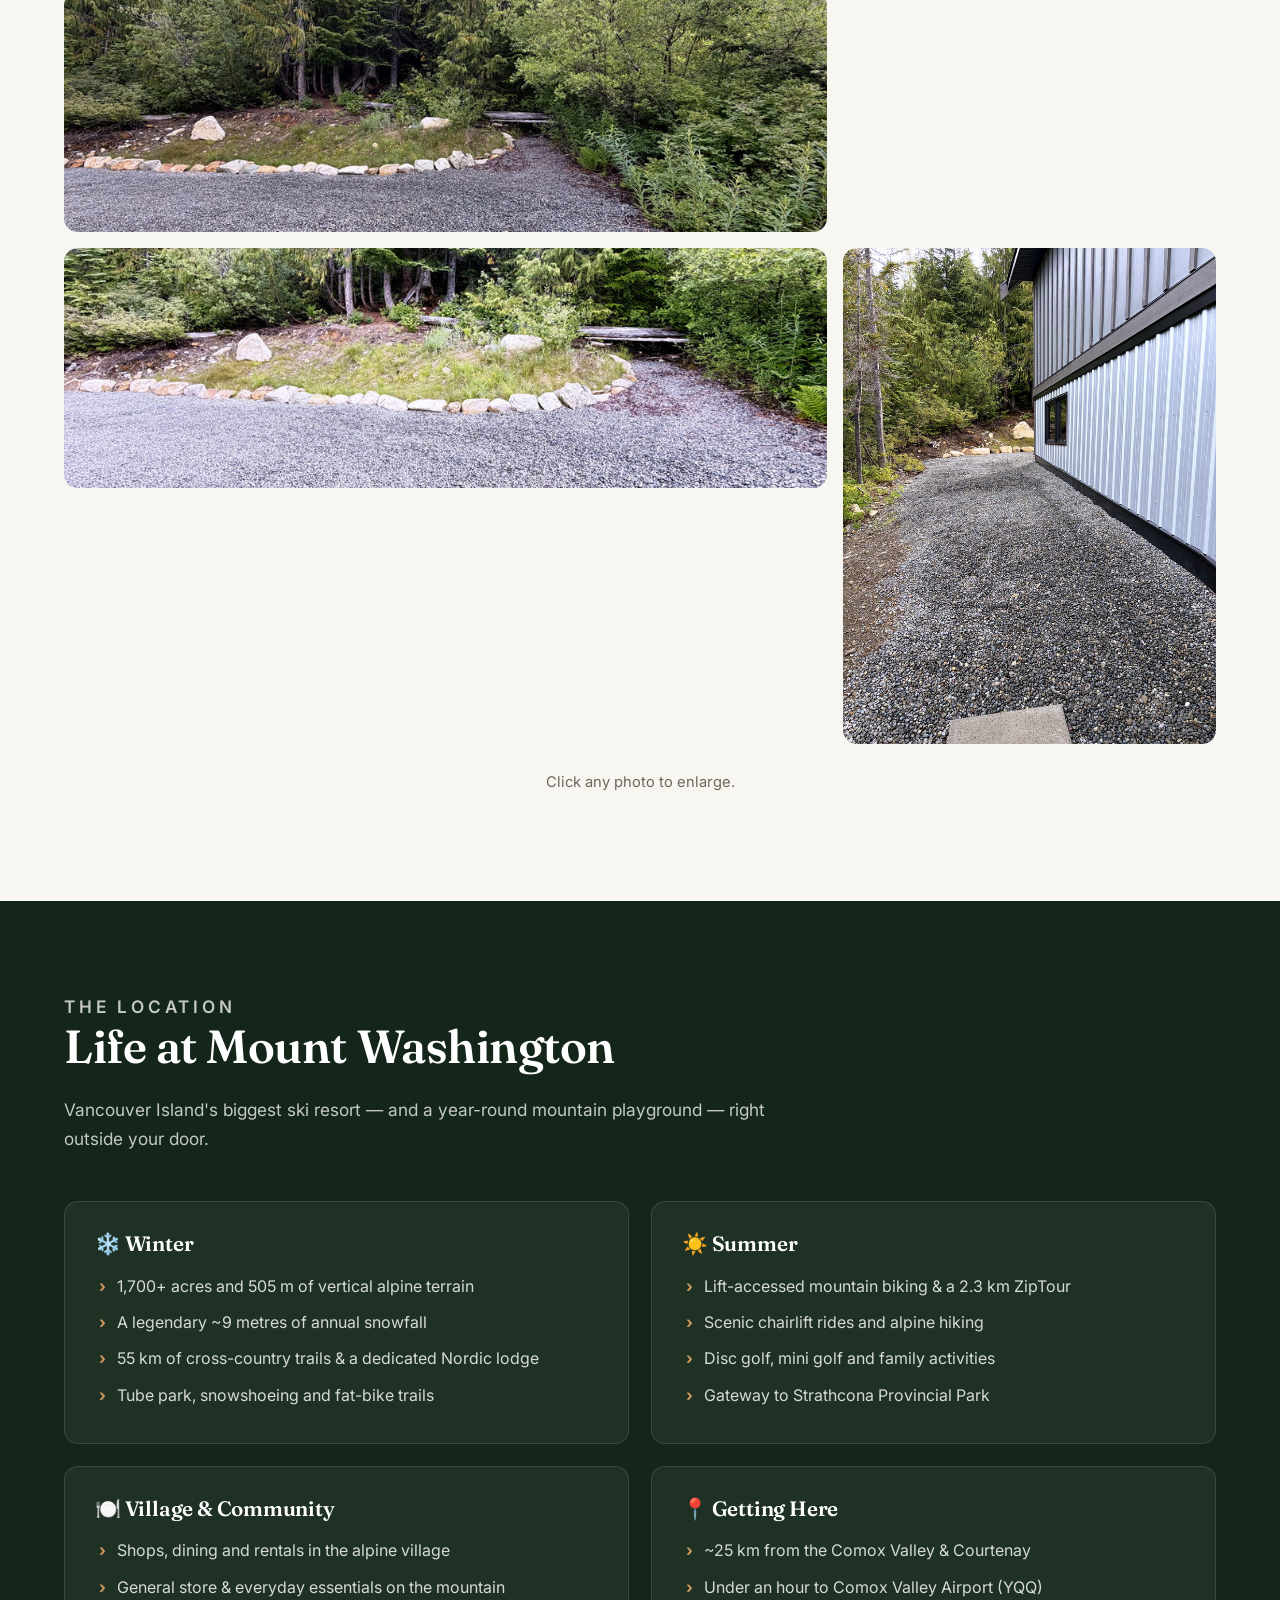
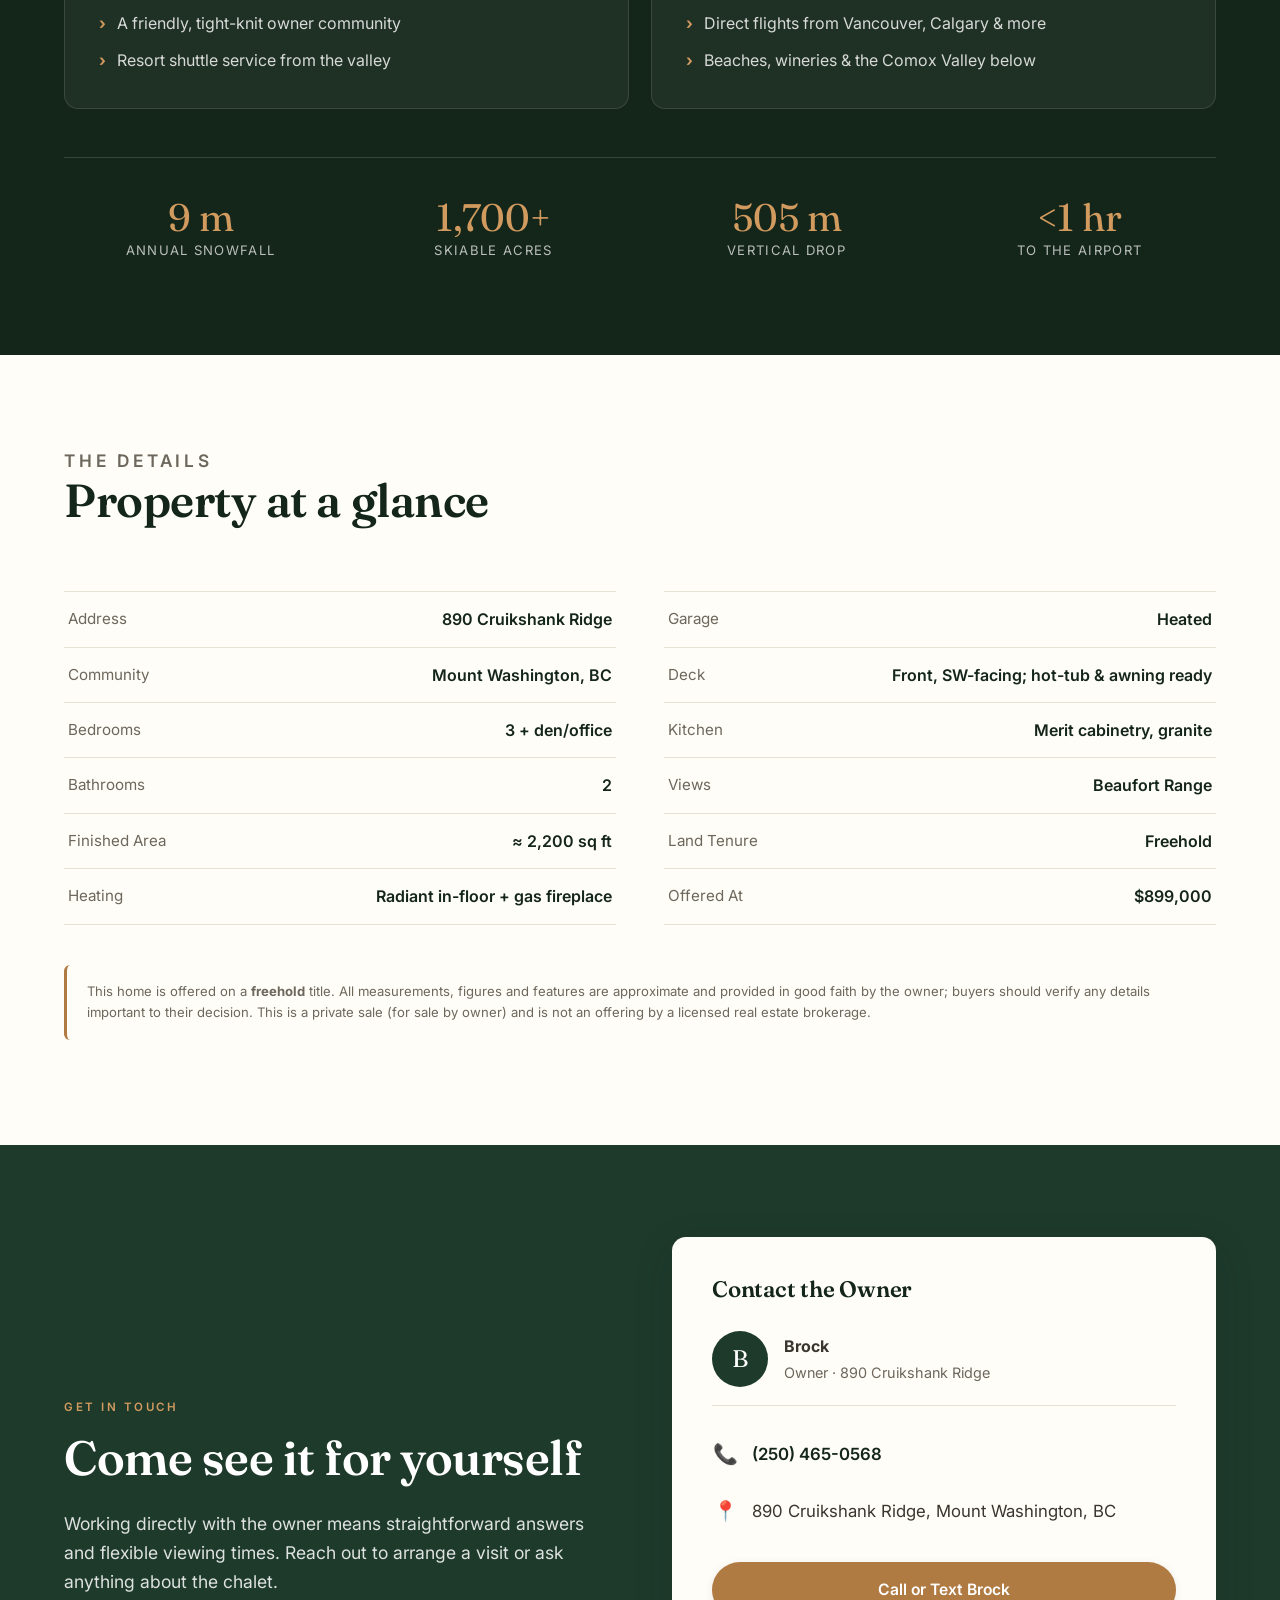
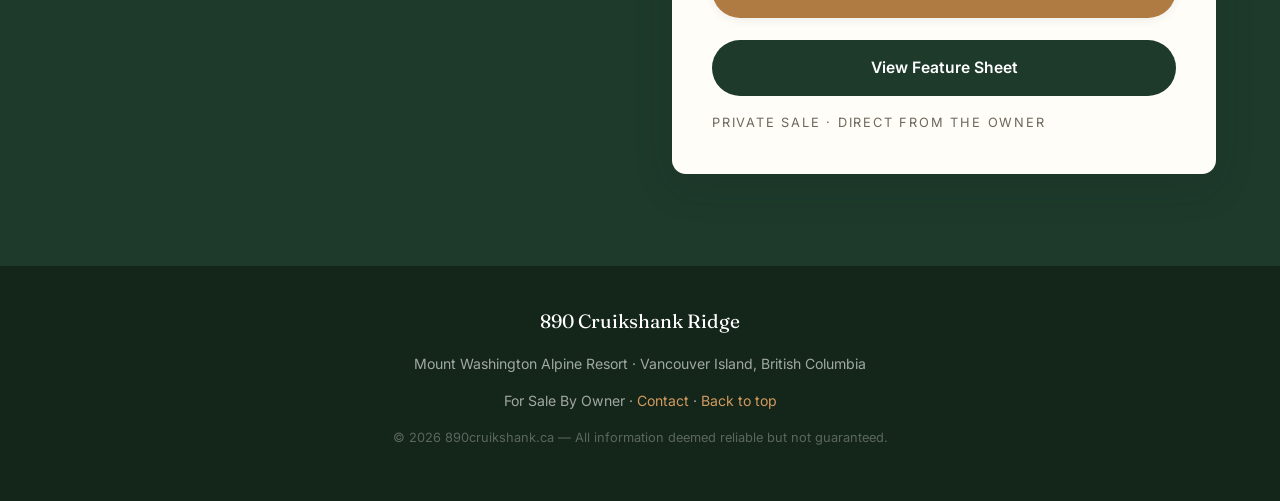
==== commit c30385e5: "Reorder wording: durability, comfort and mountain life Co-Authored-By: Claude Opus 5.5 <noreply@anth" ====
--- a/index.html
+++ b/index.html
@@ -126,7 +126,7 @@
       <div class="section-head reveal">
         <p class="eyebrow">What's Inside</p>
         <h2>Thoughtfully finished, top to bottom</h2>
-        <p>Every detail was chosen for comfort, durability and mountain life.</p>
+        <p>Every detail was chosen for durability, comfort and mountain life.</p>
       </div>
       <div class="features__grid">
         <div class="feature reveal"><div class="feature__icon">🪵</div><h3>Vaulted Great Room</h3><p>Soaring ceilings and natural fir trim create a bright, open alpine living space.</p></div>
